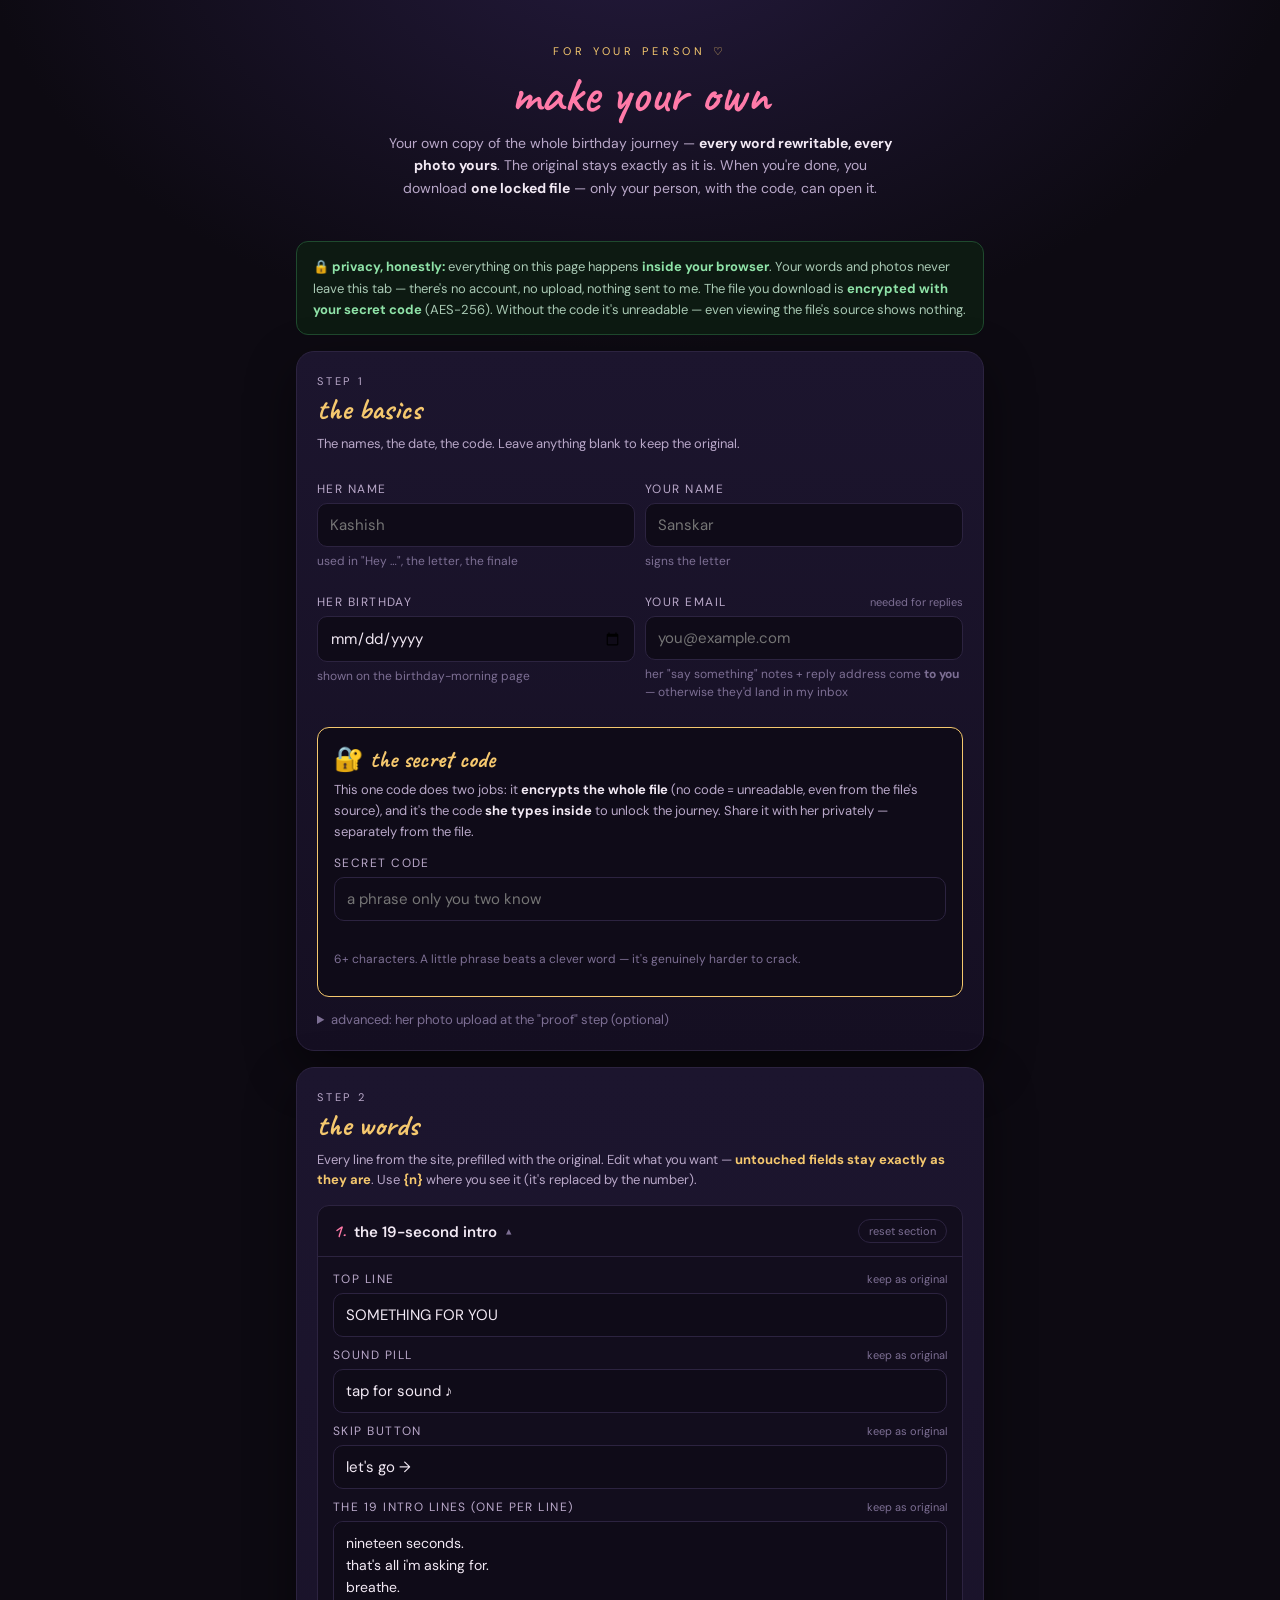
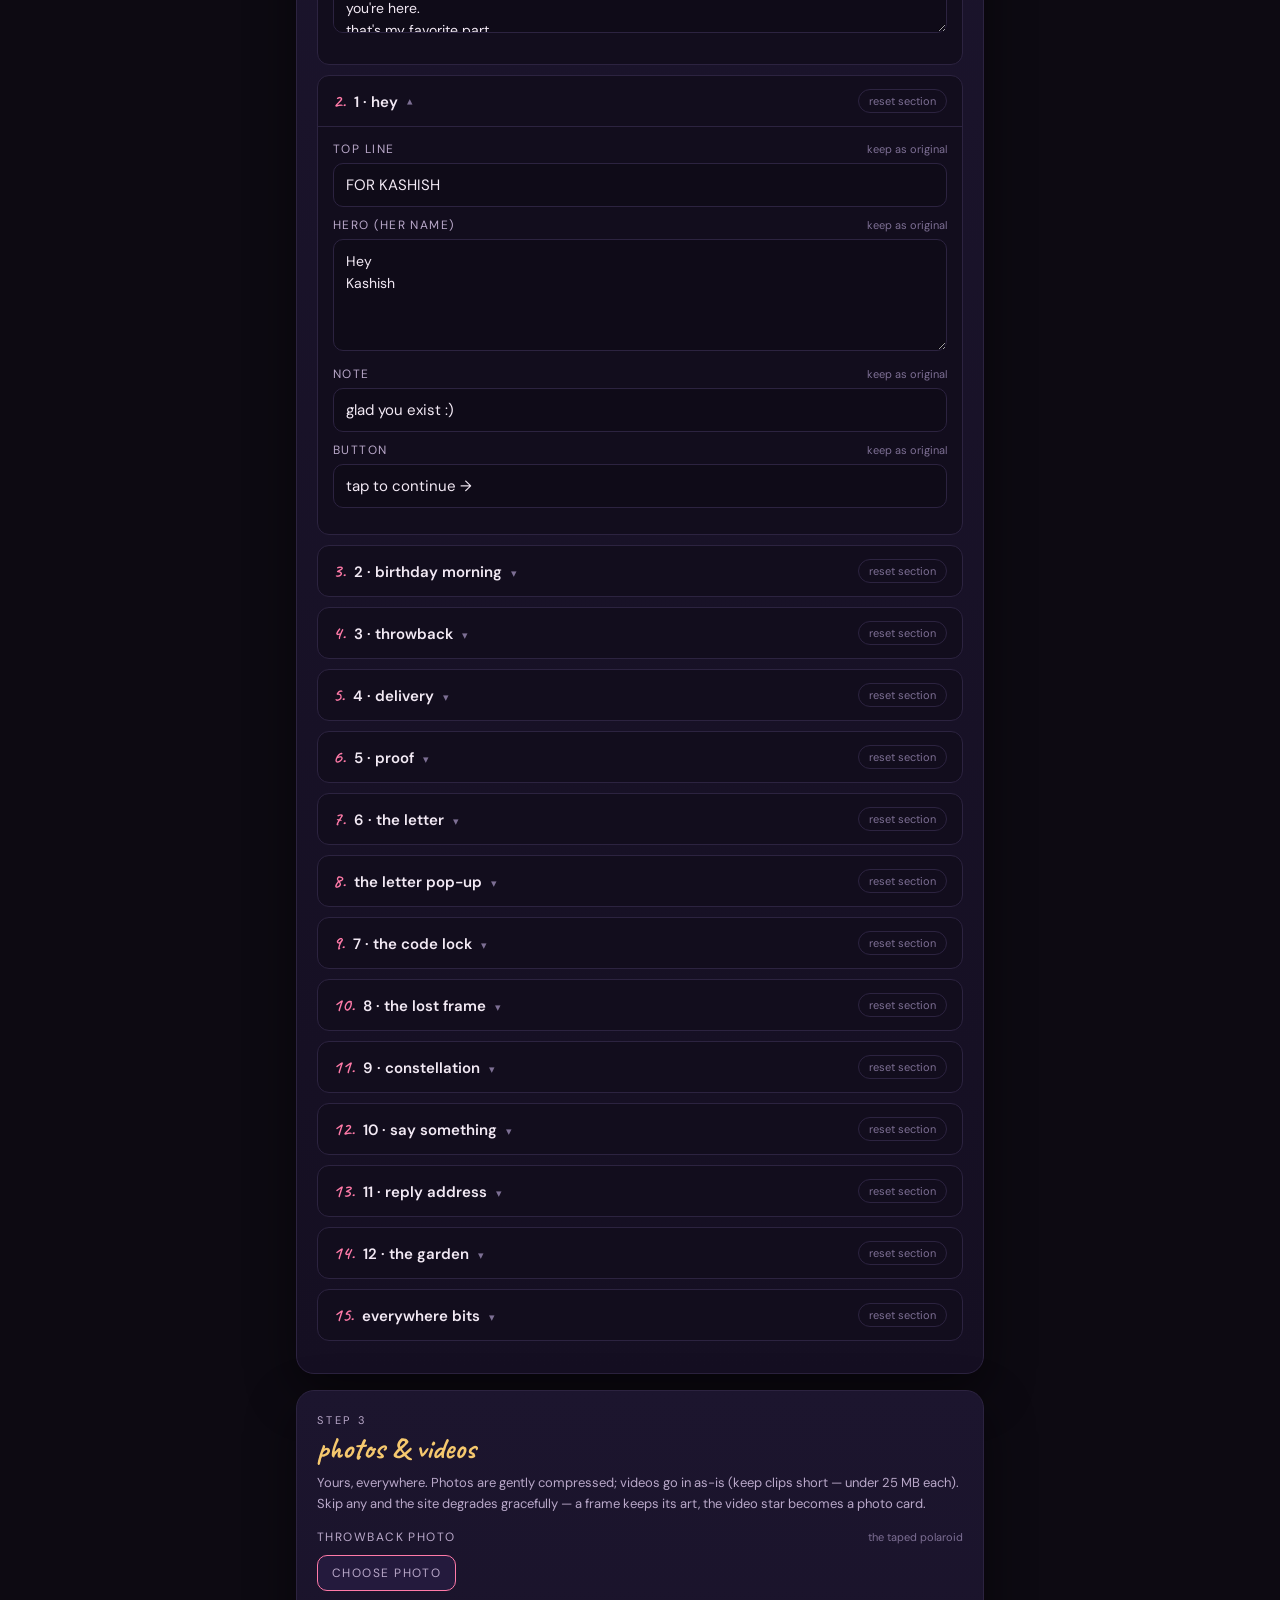
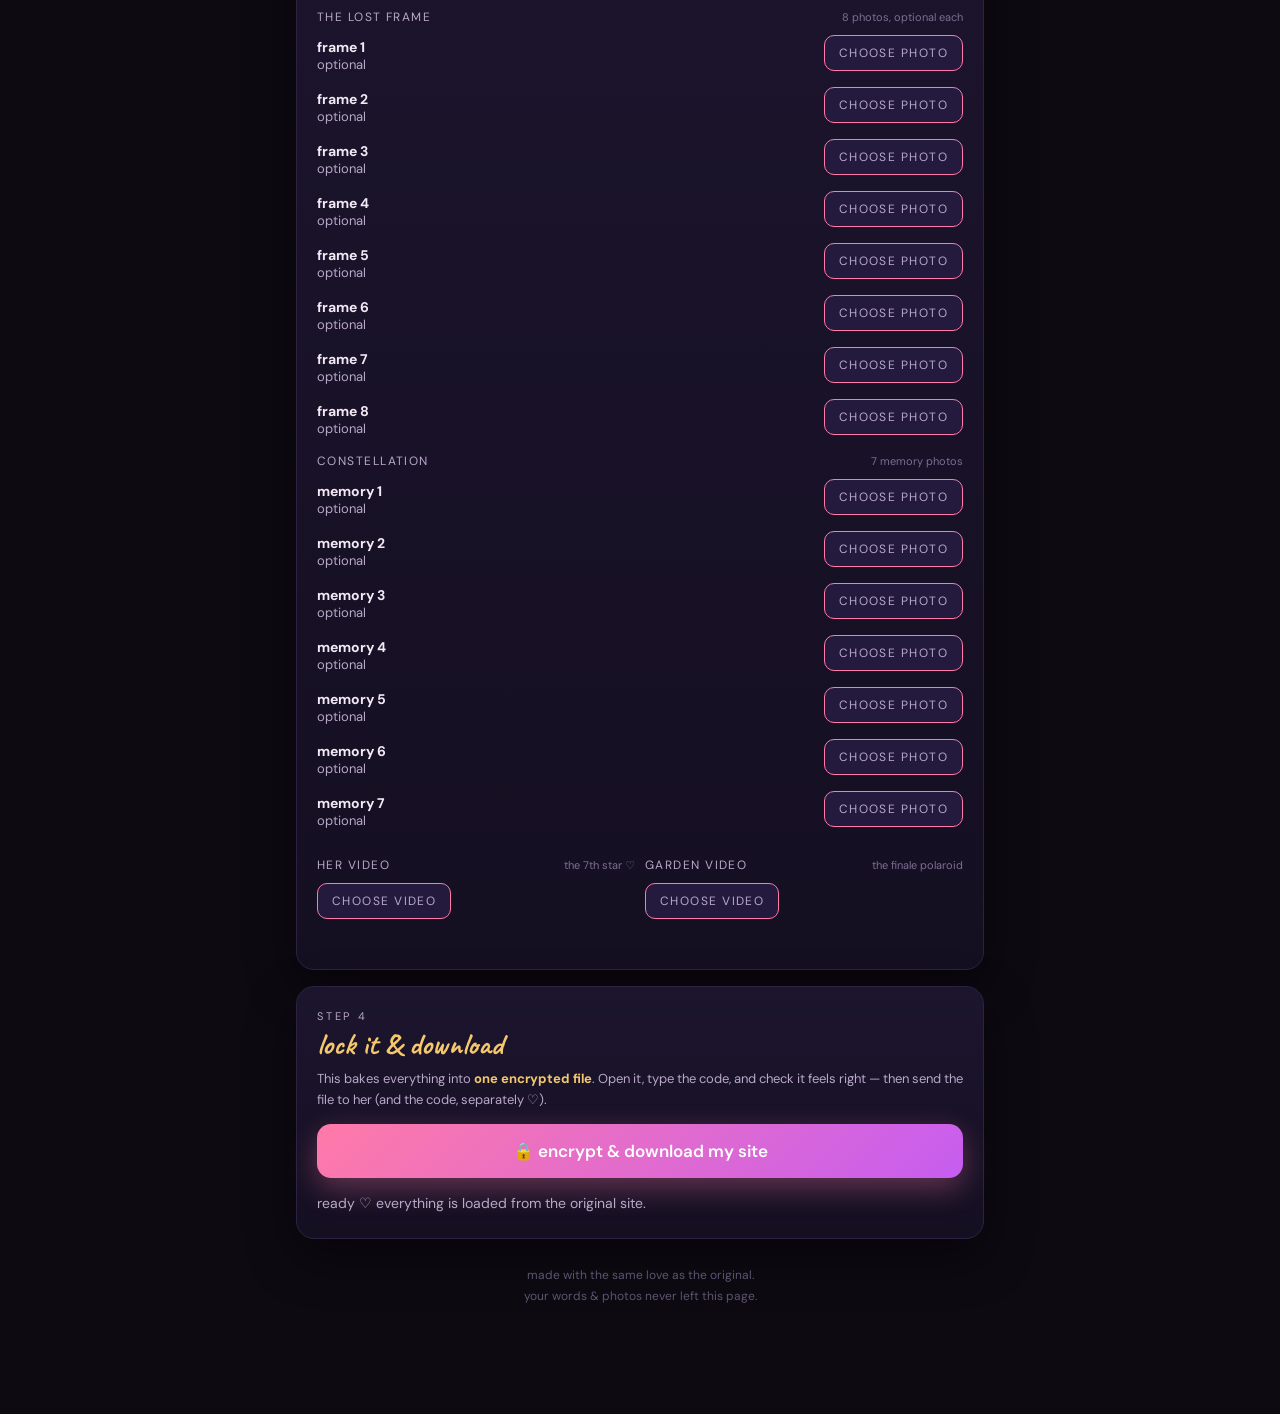
==== make-your-own.html @ 6ff9d656 "studio: ?owner mode keeps testing visits out of studio analytics" ====
<!DOCTYPE html>
<html lang="en">
<head>
<meta charset="UTF-8">
<meta name="viewport" content="width=device-width, initial-scale=1.0, viewport-fit=cover">
<title>make your own ♡</title>
<script>
/* owner mode (?owner): your own testing visits stay out of the studio analytics */
if(!new URLSearchParams(location.search).has('owner')){
  var u=document.createElement('script');u.defer=true;
  u.src='https://cloud.umami.is/script.js';
  u.setAttribute('data-website-id','a185121f-03b3-4c7e-b61d-20452f515db2');
  u.setAttribute('data-domains','sans-beep.github.io');
  u.setAttribute('data-tag','studio');
  document.head.appendChild(u);
}
</script>
<link rel="preconnect" href="https://fonts.googleapis.com">
<link href="https://fonts.googleapis.com/css2?family=Caveat:wght@400;500;600&family=DM+Sans:wght@400;500;600&display=swap" rel="stylesheet">
<style>
:root{--bg:#0d0a12;--bg2:#141020;--card:#1a1428;--line:#2c2340;--txt:#f2e9f4;--dim:#b9a8c9;--pink:#ff7aa8;--gold:#f5c86e;--green:#8fe3a8}
*{box-sizing:border-box;margin:0;padding:0}
body{background:radial-gradient(1200px 800px at 50% -10%,#241a3d 0%,var(--bg) 55%) fixed,var(--bg);color:var(--txt);font-family:"DM Sans",system-ui,sans-serif;min-height:100vh;padding:0 0 90px}
.st-head{text-align:center;padding:44px 20px 10px}
.st-kicker{font-size:11px;letter-spacing:.35em;color:var(--gold);margin-bottom:10px}
.st-head h1{font-family:"Caveat",cursive;font-size:52px;font-weight:600;color:var(--pink);line-height:1}
.st-sub{color:var(--dim);font-size:14px;max-width:520px;margin:12px auto 0;line-height:1.6}
.st-sub b{color:var(--txt)}
main{max-width:720px;margin:0 auto;padding:18px 16px}
.card{background:linear-gradient(180deg,#1c152e,#150f22);border:1px solid var(--line);border-radius:18px;padding:22px 20px;margin:16px 0;box-shadow:0 18px 50px #0007}
.card h2{font-family:"Caveat",cursive;font-size:30px;color:var(--gold);margin-bottom:4px}
.card .step{font-size:11px;letter-spacing:.25em;color:var(--dim);margin-bottom:2px}
.card p.hint{color:var(--dim);font-size:13px;line-height:1.6;margin:6px 0 14px}
.card p.hint b{color:var(--gold)}
.fld{margin:12px 0}
.fld label{display:flex;justify-content:space-between;align-items:baseline;gap:10px;font-size:12px;letter-spacing:.12em;text-transform:uppercase;color:var(--dim);margin-bottom:6px}
.fld label .keep{flex:0 0 auto;text-transform:none;letter-spacing:0;color:#7d6f94;font-size:11px}
.fld input[type=text],.fld input[type=email],.fld input[type=date],.fld input[type=password],.fld textarea{width:100%;background:#0f0b18;border:1px solid var(--line);border-radius:10px;color:var(--txt);font-family:"DM Sans",sans-serif;font-size:15px;padding:11px 12px;outline:none;transition:border .2s}
.fld textarea{min-height:112px;resize:vertical;line-height:1.55;font-size:14px}
.fld input:focus,.fld textarea:focus{border-color:var(--pink)}
.fld .mini{font-size:12px;color:#7d6f94;margin-top:5px;line-height:1.5}
.frow{display:grid;grid-template-columns:1fr 1fr;gap:10px}
@media(max-width:520px){.frow{grid-template-columns:1fr}}
details.sec{border:1px solid var(--line);border-radius:12px;margin:10px 0;background:#120d1d;overflow:hidden}
details.sec>summary{cursor:pointer;list-style:none;padding:13px 15px;font-size:15px;font-weight:600;display:flex;justify-content:space-between;align-items:center}
details.sec>summary::-webkit-details-marker{display:none}
details.sec>summary .chev{color:#7d6f94;font-size:11px;margin-left:9px;transition:transform .25s;display:inline-block}
details.sec[open]>summary .chev{transform:rotate(180deg)}
details.sec>summary .n{color:var(--pink);font-family:"Caveat",cursive;font-size:19px;margin-right:8px}
details.sec>summary .rst{font-size:11px;color:#7d6f94;font-weight:400;border:1px solid var(--line);border-radius:20px;padding:4px 10px}
details.sec>summary .rst:hover{color:var(--pink);border-color:var(--pink)}
details.sec .body{padding:4px 15px 16px;border-top:1px solid var(--line)}
details.sec .body .fld{margin:10px 0}
.mrow{display:flex;gap:10px;align-items:center;margin:10px 0;flex-wrap:wrap}
.mrow .mlab{flex:1 1 180px;font-size:13px;color:var(--dim)}
.mrow .mlab b{color:var(--txt);display:block;font-size:14px}
.thumb{width:64px;height:64px;border-radius:10px;object-fit:cover;border:1px solid var(--line);background:#0f0b18;display:none}
.vthumb{display:none;font-size:12px;color:var(--green);border:1px solid var(--line);border-radius:8px;padding:6px 10px;background:#0f0b18}
.filebtn{display:inline-block;background:#241a3d;border:1px solid var(--pink);color:var(--pink);border-radius:10px;padding:9px 14px;font-size:13px;cursor:pointer;font-family:"DM Sans",sans-serif}
.filebtn:hover{background:#2e2149}
input[type=file]{display:none}
.lockbox{background:#0f0b18;border:1px solid var(--gold);border-radius:12px;padding:16px;margin:14px 0}
.lockbox h3{color:var(--gold);font-family:"Caveat",cursive;font-size:24px;margin-bottom:6px}
.lockbox p{font-size:13px;color:var(--dim);line-height:1.6;margin-bottom:10px}
.lockbox p b{color:var(--txt)}
#codeStrength{font-size:12px;margin-top:6px;min-height:18px}
.btn-big{display:block;width:100%;background:linear-gradient(135deg,var(--pink),#c65df0);border:none;color:#fff;font-family:"DM Sans",sans-serif;font-weight:600;font-size:17px;border-radius:14px;padding:16px;cursor:pointer;margin-top:14px;box-shadow:0 10px 30px #ff7aa855}
.btn-big:disabled{opacity:.45;cursor:wait;box-shadow:none}
#status{font-size:14px;color:var(--dim);margin-top:14px;line-height:1.7;white-space:pre-line}
#status b{color:var(--green)}
#dlWrap{display:none;margin-top:16px;text-align:center}
#dlBtn{display:inline-block;background:linear-gradient(135deg,var(--green),#4fc98a);color:#06210f;font-weight:700;font-size:16px;border-radius:14px;padding:15px 34px;text-decoration:none;box-shadow:0 10px 30px #8fe3a855}
.share{font-size:13px;color:var(--dim);line-height:1.7;margin-top:14px}
.share b{color:var(--gold)}
.priv{background:#0d1a12;border:1px solid #1f4a2e;border-radius:12px;padding:14px 16px;margin:14px 0;font-size:13px;color:#a9c9b4;line-height:1.65}
.priv b{color:var(--green)}
.foot{text-align:center;color:#5d5470;font-size:12px;margin-top:26px;line-height:1.7}
.foot a{color:var(--pink)}
details.adv{margin-top:12px}
details.adv summary{cursor:pointer;color:#7d6f94;font-size:13px}
details.adv .body{padding-top:10px}
</style>
</head>
<body>
<header class="st-head">
  <div class="st-kicker">FOR YOUR PERSON ♡</div>
  <h1>make your own</h1>
  <p class="st-sub">Your own copy of the whole birthday journey — <b>every word rewritable, every photo yours</b>. The original stays exactly as it is. When you're done, you download <b>one locked file</b> — only your person, with the code, can open it.</p>
</header>
<main>
  <div class="priv">🔒 <b>privacy, honestly:</b> everything on this page happens <b>inside your browser</b>. Your words and photos never leave this tab — there's no account, no upload, nothing sent to me. The file you download is <b>encrypted with your secret code</b> (AES-256). Without the code it's unreadable — even viewing the file's source shows nothing.</div>

  <section class="card">
    <div class="step">STEP 1</div><h2>the basics</h2>
    <p class="hint">The names, the date, the code. Leave anything blank to keep the original.</p>
    <div class="frow">
      <div class="fld"><label>her name</label><input type="text" id="herName" placeholder="Kashish" autocomplete="off"><div class="mini">used in "Hey …", the letter, the finale</div></div>
      <div class="fld"><label>your name</label><input type="text" id="yourName" placeholder="Sanskar" autocomplete="off"><div class="mini">signs the letter</div></div>
    </div>
    <div class="frow">
      <div class="fld"><label>her birthday</label><input type="date" id="bday"><div class="mini">shown on the birthday-morning page</div></div>
      <div class="fld"><label>your email <span class="keep">needed for replies</span></label><input type="email" id="yourEmail" placeholder="you@example.com" autocomplete="off"><div class="mini">her "say something" notes + reply address come <b>to you</b> — otherwise they'd land in my inbox</div></div>
    </div>
    <div class="lockbox">
      <h3>🔐 the secret code</h3>
      <p>This one code does two jobs: it <b>encrypts the whole file</b> (no code = unreadable, even from the file's source), and it's the code <b>she types inside</b> to unlock the journey. Share it with her privately — separately from the file.</p>
      <div class="fld"><label>secret code</label><input type="text" id="secretCode" placeholder="a phrase only you two know" autocomplete="off"><div id="codeStrength"></div><div class="mini">6+ characters. A little phrase beats a clever word — it's genuinely harder to crack.</div></div>
    </div>
    <details class="adv"><summary>advanced: her photo upload at the "proof" step (optional)</summary><div class="body">
      <p class="hint">On the original, her uploaded photo is sent via my Cloudinary. For your copy, add your own <b>cloud name</b> + <b>upload preset</b> (unsigned) — or leave blank and that step simply lets her through with a smile.</p>
      <div class="frow">
        <div class="fld"><label>cloudinary cloud name</label><input type="text" id="ccCloud" placeholder="" autocomplete="off"></div>
        <div class="fld"><label>unsigned upload preset</label><input type="text" id="ccPreset" placeholder="" autocomplete="off"></div>
      </div>
    </div></details>
  </section>

  <section class="card">
    <div class="step">STEP 2</div><h2>the words</h2>
    <p class="hint">Every line from the site, prefilled with the original. Edit what you want — <b>untouched fields stay exactly as they are</b>. Use <b>{n}</b> where you see it (it's replaced by the number).</p>
    <div id="wordGroups"></div>
  </section>

  <section class="card">
    <div class="step">STEP 3</div><h2>photos &amp; videos</h2>
    <p class="hint">Yours, everywhere. Photos are gently compressed; videos go in as-is (keep clips short — under 25 MB each). Skip any and the site degrades gracefully — a frame keeps its art, the video star becomes a photo card.</p>
    <div class="fld"><label>throwback photo <span class="keep">the taped polaroid</span></label>
      <div class="mrow"><img class="thumb" id="th-throwback" alt=""><label class="filebtn" for="f-throwback">choose photo</label><input type="file" id="f-throwback" accept="image/*"></div>
    </div>
    <div class="fld"><label>the lost frame <span class="keep">8 photos, optional each</span></label><div id="framePhotos"></div></div>
    <div class="fld"><label>constellation <span class="keep">7 memory photos</span></label><div id="memPhotos"></div></div>
    <div class="frow">
      <div class="fld"><label>her video <span class="keep">the 7th star ♡</span></label>
        <div class="mrow"><span class="vthumb" id="vt-hervideo"></span><label class="filebtn" for="f-hervideo">choose video</label><input type="file" id="f-hervideo" accept="video/*"></div>
      </div>
      <div class="fld"><label>garden video <span class="keep">the finale polaroid</span></label>
        <div class="mrow"><span class="vthumb" id="vt-gardenvideo"></span><label class="filebtn" for="f-gardenvideo">choose video</label><input type="file" id="f-gardenvideo" accept="video/*"></div>
      </div>
    </div>
  </section>

  <section class="card">
    <div class="step">STEP 4</div><h2>lock it &amp; download</h2>
    <p class="hint">This bakes everything into <b>one encrypted file</b>. Open it, type the code, and check it feels right — then send the file to her (and the code, separately ♡).</p>
    <button class="btn-big" id="genBtn">🔒 encrypt &amp; download my site</button>
    <div id="status"></div>
    <div id="dlWrap"><a id="dlBtn" href="#" download>download</a>
      <p class="share"><b>send it:</b> WhatsApp the file straight to her, or drop it on <b>netlify drop</b> (app.netlify.com/drop) for a link. <b>send the code separately</b> — a different chat, a call, a whisper. Without the code the file is just noise. ♡</p>
    </div>
  </section>
  <p class="foot">made with the same love as the original.<br>your words &amp; photos never left this page.</p>
</main>
<script>
"use strict";
/* ================= MAKE-YOUR-OWN STUDIO ================= */
const ABS='https://sans-beep.github.io/sanskar-ka/';
let INDEX_HTML='',SCRIPT_JS='',STYLE_CSS='',HTML_DOC=null,JS_DEF={},MEM_DEF=[];
const $=id=>document.getElementById(id);
const esc=s=>String(s).replace(/&/g,'&amp;').replace(/</g,'&lt;').replace(/>/g,'&gt;').replace(/"/g,'&quot;');

/* ================= MAKE-YOUR-OWN STUDIO (2/5): schemas + form ================= */
const SECTIONS=[['intro','the 19-second intro'],['p1','1 · hey'],['p2','2 · birthday morning'],['p3','3 · throwback'],['p4','4 · delivery'],['p5','5 · proof'],['p6','6 · the letter'],['letter','the letter pop-up'],['p7','7 · the code lock'],['p8','8 · the lost frame'],['p9','9 · constellation'],['p10','10 · say something'],['pemail','11 · reply address'],['p11','12 · the garden'],['global','everywhere bits']];
const JS_LABELS={'intro.lines':'the 19 intro lines (one per line)','unlock.placeholder':'code input placeholder','unlock.unlockedPlaceholder':'placeholder, already unlocked','unlock.btn':'unlock button','unlock.continueBtn':'continue button (unlocked)','unlock.error':'wrong-code message','upload.ownerNote':'owner-mode note','upload.notPhoto':'"not a photo" message','upload.tooBig':'"photo too big" message','upload.acquired':'"evidence acquired"','upload.sending':'"sending…" message','upload.believed':'"okay, i believe you"','upload.failed':'upload-failed message','letter.tapCount':'seal tap counter ({n} = taps)','letter.tapFound':'seal found message','letter.tapReset':'seal reset hint','moon.move':'"move across the moon"','moon.keep':'"keep drawing…"','moon.done':'"you left a little light here"','moon.psst':'"psst… tap the moon"','const.savedLast':'"saved for last" hint','const.moreHiding':'stars-remaining hint ({n} = left)','const.progress':'counter ({n} found, {total} total)','say.yesLine':'yes → line','say.noLine':'no → line','say.empty':'empty-message nudge','say.sending':'"sending…"','say.sent':'sent confirmation','say.sentBtn':'sent button','say.sendBtn':'send button','say.failed':'send-failed message','email.bad':'bad-email message','email.sending':'"sending…"','email.done':'done line','email.savedBtn':'saved button','email.sendBtn':'"that\'s it →" button','email.failed':'send-failed message','garden.oneDownHim':'"one down ♡ now her"','garden.oneDownHer':'"one down ♡ now him"','garden.grew':'"look what you grew ♡"'};
/* field spec: {sec,label,sel,kind,idx,sub,js,mem,part,smart}  kind: text|html|attr|js|js-lines|custom */
const F=(sec,label,sel,kind)=>({sec,label,sel,kind:kind||'text'});
const FIELD_SPECS=[
F('intro','top line','#p0 .top span:first-child'),F('intro','sound pill','#introSound'),F('intro','skip button','#introContinue'),
F('p1','top line','#p1 .top span:first-child'),{sec:'p1',label:'hero (her name)',sel:'#p1 .hero',kind:'html',smart:'herName'},F('p1','note','#p1 .note'),F('p1','button','#p1 .btn.next'),
F('p2','top line','#p2 .top span:first-child'),F('p2','kicker','#p2 .kicker'),F('p2','script headline','#p2 .script.birthday','html'),F('p2','note','#p2 .note'),F('p2','scribble','#p2 .scribble'),F('p2','button','#p2 .btn.next'),
F('p3','top line','#p3 .top span:first-child'),F('p3','kicker','#p3 .kicker'),F('p3','throwback note','.throwback-note'),F('p3','archive meta · left','.archive-meta span:first-child'),F('p3','archive meta · right','.archive-meta span:last-child'),{sec:'p3',label:'throwback copy (2 lines)',sel:'.throwback-copy',kind:'throwback'},F('p3','throwback small','.throwback-small'),F('p3','button','#p3 .btn.next'),
F('p4','top line','#p4 .top span:first-child'),F('p4','kicker','#p4 .kicker'),F('p4','copy','#p4 .copy'),F('p4','slip header','.slip-head'),F('p4','slip row 1 · item','.delivery-slip .slip-row:nth-of-type(3) span:first-child'),F('p4','slip row 1 · heart','.delivery-slip .slip-row:nth-of-type(3) span:last-child'),F('p4','slip row 2 · left','.delivery-slip .slip-row:nth-of-type(4) span:first-child'),F('p4','slip row 2 · right','.delivery-slip .slip-row:nth-of-type(4) span:last-child'),F('p4','slip note','.slip-note'),F('p4','slip code','.slip-code'),F('p4','scribble','#p4 .scribble'),F('p4','note','#p4 .note'),F('p4','button','#p4 .btn.next'),
F('p5','top line','#p5 .top span:first-child'),F('p5','kicker','#p5 .kicker'),F('p5','photo placeholder','.photo-placeholder'),F('p5','proof caption','.proof-caption'),F('p5','verified stamp','.verified-stamp'),F('p5','copy','#p5 .copy'),F('p5','upload label','.upload-label'),F('p5','status line','#uploadStatus'),F('p5','continue button','#p4Next'),
F('p6','top line','#p6 .top span:first-child'),F('p6','kicker','#p6 .kicker'),F('p6','copy','#p6 .copy','html'),F('p6','seal','.seal'),F('p6','tap counter','#tapCount','html'),F('p6','note','#p6 .note'),F('p6','button','#p6 .btn.next'),
{sec:'letter',label:'letter title (her name)',sel:'.letter-title',smart:'herName'},{sec:'letter',label:'letter · paragraph 1',sel:'.letter-card p',idx:0,kind:'html'},{sec:'letter',label:'letter · paragraph 2',sel:'.letter-card p',idx:1,kind:'html'},{sec:'letter',label:'letter · paragraph 3',sel:'.letter-card p',idx:2,kind:'html'},{sec:'letter',label:'letter signature (your name)',sel:'#letterSig',smart:'yourName'},
F('p7','top line','#p7 .top span:first-child'),F('p7','kicker','#p7 .kicker'),F('p7','copy','#p7 .copy','html'),F('p7','tiny note','#p7 .tiny'),
F('p8','"there\'s more" button','#lostFrameCta'),F('p8','header','#lostFrame .header span:first-child'),F('p8','intro kicker','#lfIntro .kicker'),F('p8','intro headline','#lfIntro h1','html'),F('p8','intro sub','#lfIntro .sub'),F('p8','enter button','#lfEnter'),F('p8','secret line','#lfSecret'),F('p8','drag tip','#lostFrame .tip'),
F('p9','top · left','.const-top span:first-child'),F('p9','top · right','.const-top span:last-child'),F('p9','finale kicker','.const-finale-kicker'),F('p9','finale line','.const-finale-line'),F('p9','"one more thing" button','#constOnward'),F('p9','video caption','.her-cap'),F('p9','muted hint','#herMuted'),F('p9','back to stars','#herBack'),
F('p10','top line','#p10 .top span:first-child'),F('p10','kicker','#p10 .kicker'),F('p10','title','#p10 .say-title','html'),F('p10','yes button','#sayYes'),F('p10','no button','#sayNo'),F('p10','card title','#p10 .say-card-title'),F('p10','textarea hint','#sayText','attr'),F('p10','skip','#saySkip'),F('p10','going-ahead button','#sayAhead'),F('p10','soon note','#saySoon'),
F('pemail','top line','#p-email .top span:first-child'),F('pemail','kicker','#p-email .kicker'),F('pemail','title','#p-email .say-title','html'),F('pemail','copy','#p-email .copy','html'),F('pemail','email hint','#sayEmail','attr'),F('pemail','skip','#emailSkip'),
F('p11','top line','#p11 .top span:first-child'),F('p11','kicker','#p11 .kicker'),F('p11','garden title','.garden-title','html'),F('p11','his flower label','#gFlowerHim .g-label'),F('p11','her flower label','#gFlowerHer .g-label'),F('p11','caption','.g-cap'),F('p11','sound hint','#gSoundHint'),F('p11','going-ahead button','#gardenAhead'),F('p11','soon note','#gardenSoon'),
F('global','back button','#globalBack'),F('global','code-reveal · granting','#revealGrant'),F('global','code-reveal · waiting','#revealWait'),F('global','code-reveal · found line','#revealFound'),F('global','code-reveal · number','#revealNumber'),F('global','code-reveal · finale','#revealFinal','html'),F('global','enter phase 2','#enterPhase2'),F('global','hidden joy','#joy'),
];
const JS_FIELD_SPECS=[
['intro','intro.lines','js-lines'],['p7','unlock.placeholder'],['p7','unlock.unlockedPlaceholder'],['p7','unlock.btn'],['p7','unlock.continueBtn'],['p7','unlock.error'],
['p5','upload.notPhoto'],['p5','upload.tooBig'],['p5','upload.acquired'],['p5','upload.sending'],['p5','upload.believed'],['p5','upload.failed'],['p5','upload.ownerNote'],
['p6','letter.tapCount'],['p6','letter.tapFound'],['p6','letter.tapReset'],
['p8','moon.move'],['p8','moon.keep'],['p8','moon.done'],['p8','moon.psst'],
['p9','const.savedLast'],['p9','const.moreHiding'],['p9','const.progress'],
['p10','say.yesLine'],['p10','say.noLine'],['p10','say.empty'],['p10','say.sending'],['p10','say.sent'],['p10','say.sentBtn'],['p10','say.sendBtn'],['p10','say.failed'],
['pemail','email.bad'],['pemail','email.sending'],['pemail','email.done'],['pemail','email.savedBtn'],['pemail','email.sendBtn'],['pemail','email.failed'],
['p11','garden.oneDownHim'],['p11','garden.oneDownHer'],['p11','garden.grew'],
];
const FIELDS=[]; /* {spec, el, def} */
function qEl(spec){
  let el;
  if(spec.idx!==undefined){const all=HTML_DOC.querySelectorAll(spec.sel);el=all[spec.idx];}
  else el=HTML_DOC.querySelector(spec.sel);
  if(el&&spec.sub)el=el.querySelector(spec.sub);
  return el;
}
function defOf(spec){
  if(spec.js)return JS_DEF[spec.js]??'';
  if(spec.mem!==undefined)return '';
  const el=qEl(spec);
  if(!el)return '';
  if(spec.kind==='html')return el.innerHTML.replace(/<br\s*\/?>/gi,'\n').trim();
  if(spec.kind==='throwback'){const b=el.innerHTML.split(/<br\s*\/?>/i);const s=el.querySelector('span');return (b[0]||'').trim()+'\n'+(s?s.textContent.trim():'');}
  if(spec.kind==='attr')return el.getAttribute('placeholder')||'';
  return el.textContent.trim();
}
function buildWordGroups(){
  const host=$('wordGroups');host.innerHTML='';
  SECTIONS.forEach(([key,title],si)=>{
    const det=document.createElement('details');det.className='sec';if(si<2)det.open=true;
    const sum=document.createElement('summary');
    sum.innerHTML='<span><span class="n">'+(si+1)+'.</span>'+esc(title)+'<span class="chev">▾</span></span>';
    const rst=document.createElement('span');rst.className='rst';rst.textContent='reset section';
    rst.onclick=e=>{e.preventDefault();e.stopPropagation();resetSection(key);};
    sum.appendChild(rst);det.appendChild(sum);
    const body=document.createElement('div');body.className='body';body.dataset.sec=key;
    /* html text fields */
    FIELD_SPECS.filter(s=>s.sec===key).forEach(spec=>{body.appendChild(fieldNode(spec));});
    /* frame text fields for p8 */
    if(key==='p8'){for(let k=0;k<8;k++){
      body.appendChild(fieldNode({sec:'p8',label:'frame '+(k+1)+' · number',sel:'#lfRail .frame',idx:k,sub:'figcaption b'}));
      body.appendChild(fieldNode({sec:'p8',label:'frame '+(k+1)+' · tag',sel:'#lfRail .frame',idx:k,sub:'figcaption span'}));
      body.appendChild(fieldNode({sec:'p8',label:'frame '+(k+1)+' · scribble',sel:'#lfRail .frame',idx:k,sub:'.scribble'}));
    }}
    /* memory title/caption for p9 */
    if(key==='p9'){for(let k=0;k<7;k++){
      body.appendChild(fieldNode({sec:'p9',label:'memory '+(k+1)+' · title',mem:k,part:'title'}));
      body.appendChild(fieldNode({sec:'p9',label:'memory '+(k+1)+' · caption',mem:k,part:'caption'}));
    }}
    /* js fields */
    JS_FIELD_SPECS.filter(([s])=>s===key).forEach(([,jsKey,kind])=>{
      body.appendChild(fieldNode({sec:key,label:JS_LABELS[jsKey]||jsKey,js:jsKey,kind:kind||'js'}));
    });
    det.appendChild(body);host.appendChild(det);
  });
}
function fieldNode(spec){
  const wrap=document.createElement('div');wrap.className='fld';
  const lab=document.createElement('label');lab.innerHTML=esc(spec.label)+'<span class="keep">keep as original</span>';
  let input;
  const multiline=(spec.kind==='html'||spec.kind==='js-lines'||spec.kind==='throwback');
  input=document.createElement(multiline?'textarea':'input');if(!multiline)input.type='text';
  const def=spec.mem!==undefined?(MEM_DEF[spec.mem]?MEM_DEF[spec.mem][spec.part]:''):(spec.js?(Array.isArray(JS_DEF[spec.js])?JS_DEF[spec.js].join('\n'):String(JS_DEF[spec.js]??'')):defOf(spec));
  input.value=def;
  input.addEventListener('input',()=>{input.dataset.dirty='1';});
  wrap.appendChild(lab);wrap.appendChild(input);
  FIELDS.push({spec,el:input,def:String(def)});
  return wrap;
}
function resetSection(key){
  FIELDS.filter(f=>f.spec.sec===key).forEach(f=>{f.el.value=f.def;delete f.el.dataset.dirty;});
  syncSmart();
}

/* ================= MAKE-YOUR-OWN STUDIO (3/5): smart fields + media + init ================= */
const MEDIA={throwback:null,frames:Array(8).fill(null),memPhotos:Array(7).fill(null),herVideo:null,gardenVideo:null};
function setStatus(t){$('status').innerHTML=t;}
function fmtSize(b){return b>1048576?(b/1048576).toFixed(1)+' MB':Math.round(b/1024)+' KB';}
function syncSmart(){
  const her=$('herName').value.trim(),you=$('yourName').value.trim();
  FIELDS.forEach(f=>{
    if(f.el.dataset.dirty||!f.spec.smart)return;
    if(f.spec.smart==='herName'){
      if(f.spec.sel==='#p1 .hero')f.el.value=her?('Hey'+String.fromCharCode(10)+her):f.def;
      else if(f.spec.sel==='.letter-title')f.el.value=her?('For '+her+', ♡'):f.def;
    }else if(f.spec.smart==='yourName'&&f.spec.sel==='#letterSig'){
      f.el.value=you?('— '+you+' ♡'):f.def;
    }
  });
}
function codeHint(){
  const v=$('secretCode').value,el=$('codeStrength');
  if(!v){el.textContent='';return;}
  const s=v.length>=12?'strong \u2661':v.length>=8?'good':v.length>=6?'okay':'too short';
  el.textContent='strength: '+s+(v.length<6?' (needs 6+ characters)':'');
  el.style.color=v.length>=8?'var(--green)':v.length>=6?'var(--gold)':'var(--pink)';
}
async function processImage(file,maxDim,q){
  maxDim=maxDim||1000;q=q||0.82;
  const bmp=await createImageBitmap(file,{imageOrientation:'from-image'});
  const sc=Math.min(1,maxDim/Math.max(bmp.width,bmp.height));
  const c=document.createElement('canvas');
  c.width=Math.max(1,Math.round(bmp.width*sc));c.height=Math.max(1,Math.round(bmp.height*sc));
  c.getContext('2d').drawImage(bmp,0,0,c.width,c.height);
  if(bmp.close)bmp.close();
  return {url:c.toDataURL('image/jpeg',q),w:c.width,h:c.height};
}
async function processVideo(file){
  if(file.size>25*1048576)throw 'that video is over 25 MB \u2014 a shorter clip works best.';
  return new Promise((res,rej)=>{const r=new FileReader();r.onload=()=>res(r.result);r.onerror=rej;r.readAsDataURL(file);});
}
function bindPhoto(inputId,thumbId,set){
  $(inputId).addEventListener('change',async e=>{
    const f=e.target.files&&e.target.files[0];if(!f)return;
    try{const d=await processImage(f);set(d);const t=$(thumbId);t.src=d.url;t.style.display='block';}
    catch(err){alert('that photo didn\u2019t work \u2014 try another one.');}
  });
}
function bindVideo(inputId,tagId,set){
  $(inputId).addEventListener('change',async e=>{
    const f=e.target.files&&e.target.files[0];if(!f)return;
    try{const d=await processVideo(f);set(d);const t=$(tagId);t.textContent=f.name+' \u00b7 '+fmtSize(f.size);t.style.display='inline-block';}
    catch(err){alert(err);}
  });
}
function photoRow(host,k,prefix,set,arr){
  const row=document.createElement('div');row.className='mrow';
  const img=document.createElement('img');img.className='thumb';img.id='th-'+prefix+k;img.alt='';
  const lab0=document.createElement('span');lab0.className='mlab';
  const b=document.createElement('b');b.textContent=(prefix==='fr'?'frame ':'memory ')+(k+1);lab0.appendChild(b);lab0.appendChild(document.createTextNode('optional'));
  const lab=document.createElement('label');lab.className='filebtn';lab.setAttribute('for','f-'+prefix+k);lab.textContent='choose photo';
  const inp=document.createElement('input');inp.type='file';inp.accept='image/*';inp.id='f-'+prefix+k;
  inp.addEventListener('change',async()=>{
    const f=inp.files&&inp.files[0];if(!f)return;
    try{arr[k]=await processImage(f);img.src=arr[k].url;img.style.display='block';}
    catch(err){alert('that photo didn\u2019t work \u2014 try another one.');}
  });
  row.appendChild(img);row.appendChild(lab0);row.appendChild(lab);row.appendChild(inp);
  host.appendChild(row);
}
function buildMediaInputs(){
  bindPhoto('f-throwback','th-throwback',d=>MEDIA.throwback=d);
  const fh=$('framePhotos');for(let k=0;k<8;k++)photoRow(fh,k,'fr',null,MEDIA.frames);
  const mh=$('memPhotos');for(let k=0;k<7;k++)photoRow(mh,k,'mm',null,MEDIA.memPhotos);
  bindVideo('f-hervideo','vt-hervideo',d=>MEDIA.herVideo=d);
  bindVideo('f-gardenvideo','vt-gardenvideo',d=>MEDIA.gardenVideo=d);
}
function extractBlock(src,name,open,close){
  const m=src.match(new RegExp('const '+name+'=('+open+'[\\s\\S]*?'+close+')\\;'));
  return m&&m[1];
}
async function init(){
  setStatus('loading the original…');
  try{
    const [ih,js,css]=await Promise.all([
      fetch('index.html').then(r=>{if(!r.ok)throw 0;return r.text();}),
      fetch('script.js').then(r=>{if(!r.ok)throw 0;return r.text();}),
      fetch('style.css').then(r=>{if(!r.ok)throw 0;return r.text();})
    ]);
    INDEX_HTML=ih;SCRIPT_JS=js;STYLE_CSS=css;
    HTML_DOC=new DOMParser().parseFromString(ih,'text/html');
    const introLines=new Function('return ('+extractBlock(js,'INTRO_LINES','\\[','\\]')+')')();
    JS_DEF=new Function('INTRO_LINES','return ('+extractBlock(js,'MYO_TEXT_DEFAULTS','\\{','\\n\\}')+')')(introLines);
    MEM_DEF=new Function('return ('+extractBlock(js,'CONSTELLATION_MEMORIES','\\[','\\]')+')')();
    buildWordGroups();buildMediaInputs();syncSmart();codeHint();
    $('herName').addEventListener('input',syncSmart);
    $('yourName').addEventListener('input',syncSmart);
    $('secretCode').addEventListener('input',codeHint);
    $('genBtn').addEventListener('click',generate);
    setStatus('ready \u2661 everything is loaded from the original site.');
    if(window.umami&&umami.track)umami.track('studio-opened');
  }catch(e){
    setStatus('couldn\u2019t load the site files \u2014 open this page as <b>…/sanskar-ka/make-your-own.html</b> on the web, not as a saved file.');
  }
}

/* ================= MAKE-YOUR-OWN STUDIO (4/5): generator + encryption ================= */
const SHELL_CSS='*{box-sizing:border-box;margin:0;padding:0}'
+'body{background:radial-gradient(1000px 700px at 50% -10%,#241a3d 0%,#0d0a12 60%) fixed,#0d0a12;color:#f2e9f4;font-family:"DM Sans",system-ui,sans-serif;min-height:100vh;display:flex;align-items:center;justify-content:center;padding:24px}'
+'.lk{text-align:center;max-width:380px;width:100%}'
+'.lk-kicker{font-size:11px;letter-spacing:.35em;color:#f5c86e;margin-bottom:14px}'
+'.lk h1{font-size:44px;font-weight:600;color:#ff7aa8;margin-bottom:10px;font-family:Georgia,serif;font-style:italic}'
+'.lk p{color:#b9a8c9;font-size:14px;margin-bottom:22px}'
+'.lk input{width:100%;background:#0f0b18;border:1px solid #2c2340;border-radius:12px;color:#f2e9f4;font-size:17px;padding:14px;text-align:center;outline:none;margin-bottom:12px;font-family:inherit}'
+'.lk input:focus{border-color:#ff7aa8}'
+'.lk button{width:100%;background:linear-gradient(135deg,#ff7aa8,#c65df0);border:none;color:#fff;font-weight:600;font-size:16px;border-radius:12px;padding:14px;cursor:pointer;font-family:inherit}'
+'.lk button:disabled{opacity:.5}'
+'#lockErr{color:#ff7aa8;font-size:13px;margin-top:12px;min-height:20px}'
+'#lockNote{color:#7d6f94;font-size:12px;margin-top:6px;min-height:18px}';
const DECRYPTOR_JS='async function b64d(s){const b=atob(s);const u=new Uint8Array(b.length);for(let i=0;i<b.length;i++)u[i]=b.charCodeAt(i);return u;}\n'
+'async function doUnlock(){\n'
+'var pw=document.getElementById("lockCode").value.trim();\n'
+'var err=document.getElementById("lockErr"),note=document.getElementById("lockNote"),go=document.getElementById("lockGo");\n'
+'err.textContent="";\n'
+'if(!window.crypto||!crypto.subtle){err.textContent="this browser can\\u2019t unlock it \\u2014 try Chrome, Safari or Firefox.";return;}\n'
+'if(!pw){err.textContent="type the code \\u2661";return;}\n'
+'go.disabled=true;note.textContent="unlocking\\u2026";\n'
+'try{\n'
+'var salt=await b64d(PAYLOAD.salt),iv=await b64d(PAYLOAD.iv),ct=await b64d(PAYLOAD.ct);\n'
+'var km=await crypto.subtle.importKey("raw",new TextEncoder().encode(pw),"PBKDF2",false,["deriveKey"]);\n'
+'var key=await crypto.subtle.deriveKey({name:"PBKDF2",salt:salt,iterations:600000,hash:"SHA-256"},km,{name:"AES-GCM",length:256},false,["decrypt"]);\n'
+'var pt=await crypto.subtle.decrypt({name:"AES-GCM",iv:iv},key,ct);\n'
+'var html=new TextDecoder().decode(pt);\n'
+'document.open();document.write(html);document.close();\n'
+'}catch(e){err.textContent="not quite \\u2014 try again \\u2661";go.disabled=false;note.textContent="";}\n'
+'}\n'
+'document.getElementById("lockGo").addEventListener("click",doUnlock);\n'
+'document.getElementById("lockCode").addEventListener("keydown",function(e){if(e.key==="Enter")doUnlock();});';
function shellHTML(p){
  return '<!DOCTYPE html>\n<html lang="en">\n<head>\n<meta charset="UTF-8">\n'
  +'<meta name="viewport" content="width=device-width, initial-scale=1.0, viewport-fit=cover">\n'
  +'<title>for you \u2661</title>\n<style>\n'+SHELL_CSS+'\n</style>\n</head>\n<body>\n'
  +'<div class="lk">\n<div class="lk-kicker">SOMETHING JUST FOR YOU</div>\n<h1>this is locked \u2661</h1>\n'
  +'<p>only the right code opens it.</p>\n'
  +'<input type="password" id="lockCode" placeholder="\u2022 \u2022 \u2022 \u2022 \u2022 \u2022" autocomplete="off">\n'
  +'<button id="lockGo">unlock \u2192</button>\n<div id="lockErr"></div>\n<div id="lockNote"></div>\n</div>\n'
  +'<script>\nconst PAYLOAD='+JSON.stringify(p)+';\n'+DECRYPTOR_JS+'\n<\/script>\n</body>\n</html>';
}
async function encryptShell(html,password){
  const enc=new TextEncoder();
  const salt=crypto.getRandomValues(new Uint8Array(16));
  const iv=crypto.getRandomValues(new Uint8Array(12));
  const km=await crypto.subtle.importKey('raw',enc.encode(password),'PBKDF2',false,['deriveKey']);
  const key=await crypto.subtle.deriveKey({name:'PBKDF2',salt:salt,iterations:600000,hash:'SHA-256'},km,{name:'AES-GCM',length:256},false,['encrypt']);
  const ct=await crypto.subtle.encrypt({name:'AES-GCM',iv:iv},key,enc.encode(html));
  const b64=u=>{let s='';for(let i=0;i<u.length;i++)s+=String.fromCharCode(u[i]);return btoa(s);};
  return shellHTML({salt:b64(salt),iv:b64(iv),ct:b64(new Uint8Array(ct))});
}
function applyTextField(doc,f,v){
  const spec=f.spec;
  let el=spec.idx!==undefined?doc.querySelectorAll(spec.sel)[spec.idx]:doc.querySelector(spec.sel);
  if(el&&spec.sub)el=el.querySelector(spec.sub);
  if(!el)return;
  if(spec.kind==='attr')el.setAttribute('placeholder',v);
  else if(spec.kind==='html')el.innerHTML=String(v).replace(/\n/g,'<br>');
  else if(spec.kind==='throwback'){const p=String(v).split('\n');el.innerHTML=esc(p[0]||'')+(p[1]?'<br><span>'+esc(p[1])+'</span>':'');}
  else el.textContent=v;
}
function readConfig(code){
  const texts={};
  FIELDS.forEach(f=>{
    const v=f.el.value;
    if(v===f.def||!f.spec.js)return;
    texts[f.spec.js]=f.spec.kind==='js-lines'?String(v).split('\n'):v;
  });
  const cfg={texts};
  if(code)cfg.unlockCode=code;
  const email=$('yourEmail').value.trim();if(email)cfg.sayEmail=email;
  const cc=$('ccCloud').value.trim(),cp=$('ccPreset').value.trim();
  if(cc&&cp)cfg.cloudinary={cloud:cc,preset:cp};
  if(MEDIA.herVideo)cfg.herVideo=MEDIA.herVideo;
  cfg.memories=[];
  for(let k=0;k<7;k++){
    const tF=FIELDS.find(f=>f.spec.mem===k&&f.spec.part==='title');
    const cF=FIELDS.find(f=>f.spec.mem===k&&f.spec.part==='caption');
    cfg.memories.push({title:tF?tF.el.value:'',caption:cF?cF.el.value:'',photo:MEDIA.memPhotos[k]||null});
  }
  return cfg;
}
function applyAll(doc,cfg){
  const her=$('herName').value.trim();
  FIELDS.forEach(f=>{
    const s=f.spec,v=f.el.value;
    if(v===f.def||s.js||s.mem!==undefined)return;
    applyTextField(doc,f,v);
  });
  const bday=$('bday').value;
  if(bday){const p=bday.split('-');const el=doc.querySelector('.birthday-date');if(el&&p.length===3)el.textContent=p[2]+' . '+p[1]+' . '+p[0];}
  if(her){doc.title='For '+her+' \u2661';const og=doc.querySelector('meta[property="og:title"]');if(og)og.setAttribute('content','for '+her.toLowerCase()+' \u2661');}
  const tp=doc.querySelector('.throwback-photo img');
  if(MEDIA.throwback){
    if(tp){
      tp.src=MEDIA.throwback.url;
      const tw=doc.querySelector('.throwback-photo');
      if(tw&&MEDIA.throwback.w&&MEDIA.throwback.h){
        /* fit the photo's own ratio inside a 255x340 box so the whole photo
           shows but a tall portrait can never blow out the page */
        const MAXW=255,MAXH=340;
        let w=MAXW,h=Math.round(MAXW*MEDIA.throwback.h/MEDIA.throwback.w);
        if(h>MAXH){h=MAXH;w=Math.round(MAXH*MEDIA.throwback.w/MEDIA.throwback.h);}
        tw.style.width=w+'px';tw.style.height=h+'px';
      }
    }
  }
  else{const tw=doc.querySelector('.throwback-photo');if(tw)tw.style.display='none';}
  const gv=doc.querySelector('#gPolVid');
  if(gv){if(MEDIA.gardenVideo)gv.src=MEDIA.gardenVideo;else gv.remove();}
  const hv=doc.querySelector('#herVideoEl');
  if(hv){if(MEDIA.herVideo)hv.src=MEDIA.herVideo;else hv.removeAttribute('src');}
  const frames=doc.querySelectorAll('#lfRail .frame');
  frames.forEach((fr,k)=>{
    const ph=MEDIA.frames[k];if(!ph)return;const im=fr.querySelector('.image');if(!im)return;
    im.innerHTML='';const img=doc.createElement('img');img.src=ph.url;img.alt='';
    img.style.cssText='width:100%;height:100%;object-fit:cover;display:block';
    if(ph.w&&ph.h){
      /* fit the photo's own ratio inside (frame width x 56vh): the whole photo
         stays visible on any screen, the frame just wraps it (rail centers them) */
      im.style.aspectRatio=ph.w+'/'+ph.h;
      im.style.height='auto';
      im.style.width='min(100%,'+(56*ph.w/ph.h).toFixed(2)+'vh)';
      im.style.margin='0 auto';
      fr.style.height='auto';
    }
    im.appendChild(img);
  });
  doc.querySelectorAll('audio[src]').forEach(a=>{const s=a.getAttribute('src');if(s&&!/^(https?:|data:)/.test(s))a.setAttribute('src',ABS+s);});
  doc.querySelectorAll('script[data-website-id],script[src*="umami"]').forEach(s=>s.remove());
  const link=doc.querySelector('link[rel="stylesheet"][href^="style.css"]');
  if(link){const st=doc.createElement('style');st.textContent=STYLE_CSS;link.replaceWith(st);}
  const scr=doc.querySelector('script[src^="script.js"]');
  if(scr){
    const cfgEl=doc.createElement('script');
    cfgEl.textContent='window.MYO_CONFIG='+JSON.stringify(cfg).replace(/</g,'\\u003c')+';';
    const inl=doc.createElement('script');
    inl.textContent=SCRIPT_JS;
    scr.replaceWith(cfgEl,inl);
  }
}
async function generate(){
  syncSmart();
  const code=$('secretCode').value.trim();
  if(code.length<6){setStatus('the secret code needs <b>6+ characters</b> \u2014 it\u2019s the key to the whole file.');$('secretCode').focus();return;}
  if(!window.crypto||!crypto.subtle){setStatus('this browser can\u2019t do the encryption \u2014 please use Chrome, Safari or Firefox.');return;}
  const btn=$('genBtn');btn.disabled=true;$('dlWrap').style.display='none';
  try{
    setStatus('baking your site…');
    await new Promise(r=>setTimeout(r,30));
    const cfg=readConfig(code);
    const doc=new DOMParser().parseFromString(INDEX_HTML,'text/html');
    applyAll(doc,cfg);
    const html='<!DOCTYPE html>\n'+doc.documentElement.outerHTML;
    setStatus('encrypting with your code… (AES-256, this takes a moment)');
    await new Promise(r=>setTimeout(r,30));
    const shell=await encryptShell(html,code);
    const blob=new Blob([shell],{type:'text/html'});
    const her=$('herName').value.trim().toLowerCase().replace(/[^a-z0-9]+/g,'-')||'you';
    const a=$('dlBtn');
    if(a.href&&a.href.startsWith('blob:'))URL.revokeObjectURL(a.href);
    a.href=URL.createObjectURL(blob);a.download='for-'+her+'.html';a.textContent='download for-'+her+'.html';
    $('dlWrap').style.display='block';
    setStatus('done \u2661 your file is <b>encrypted</b> ('+fmtSize(blob.size)+'). open it, type the code, check it feels right \u2014 then send it to her, and the code separately.');
    if(window.umami&&umami.track)umami.track('site-generated');
    window.scrollTo({top:document.body.scrollHeight,behavior:'smooth'});
  }catch(e){setStatus('hmm, something broke: '+esc(e&&e.message||e));}
  btn.disabled=false;
}

init();
</script>
</body>
</html>
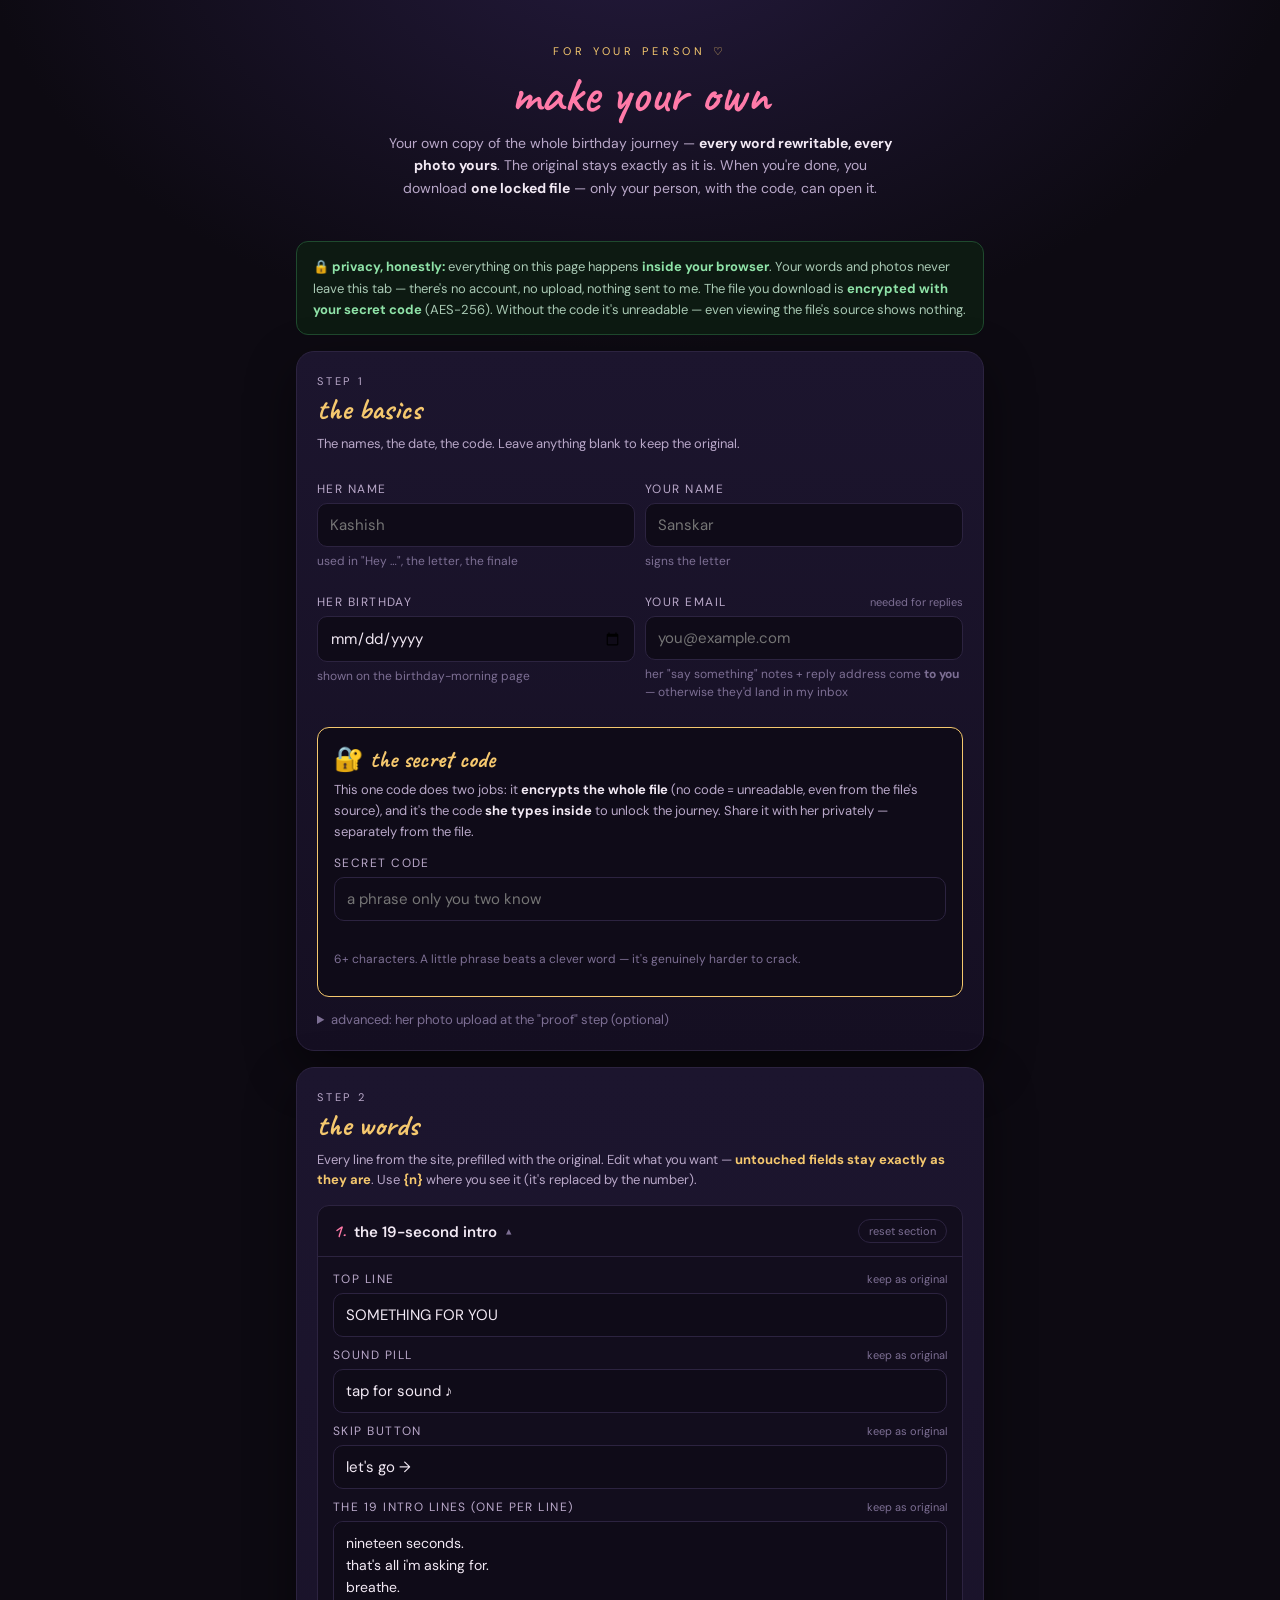
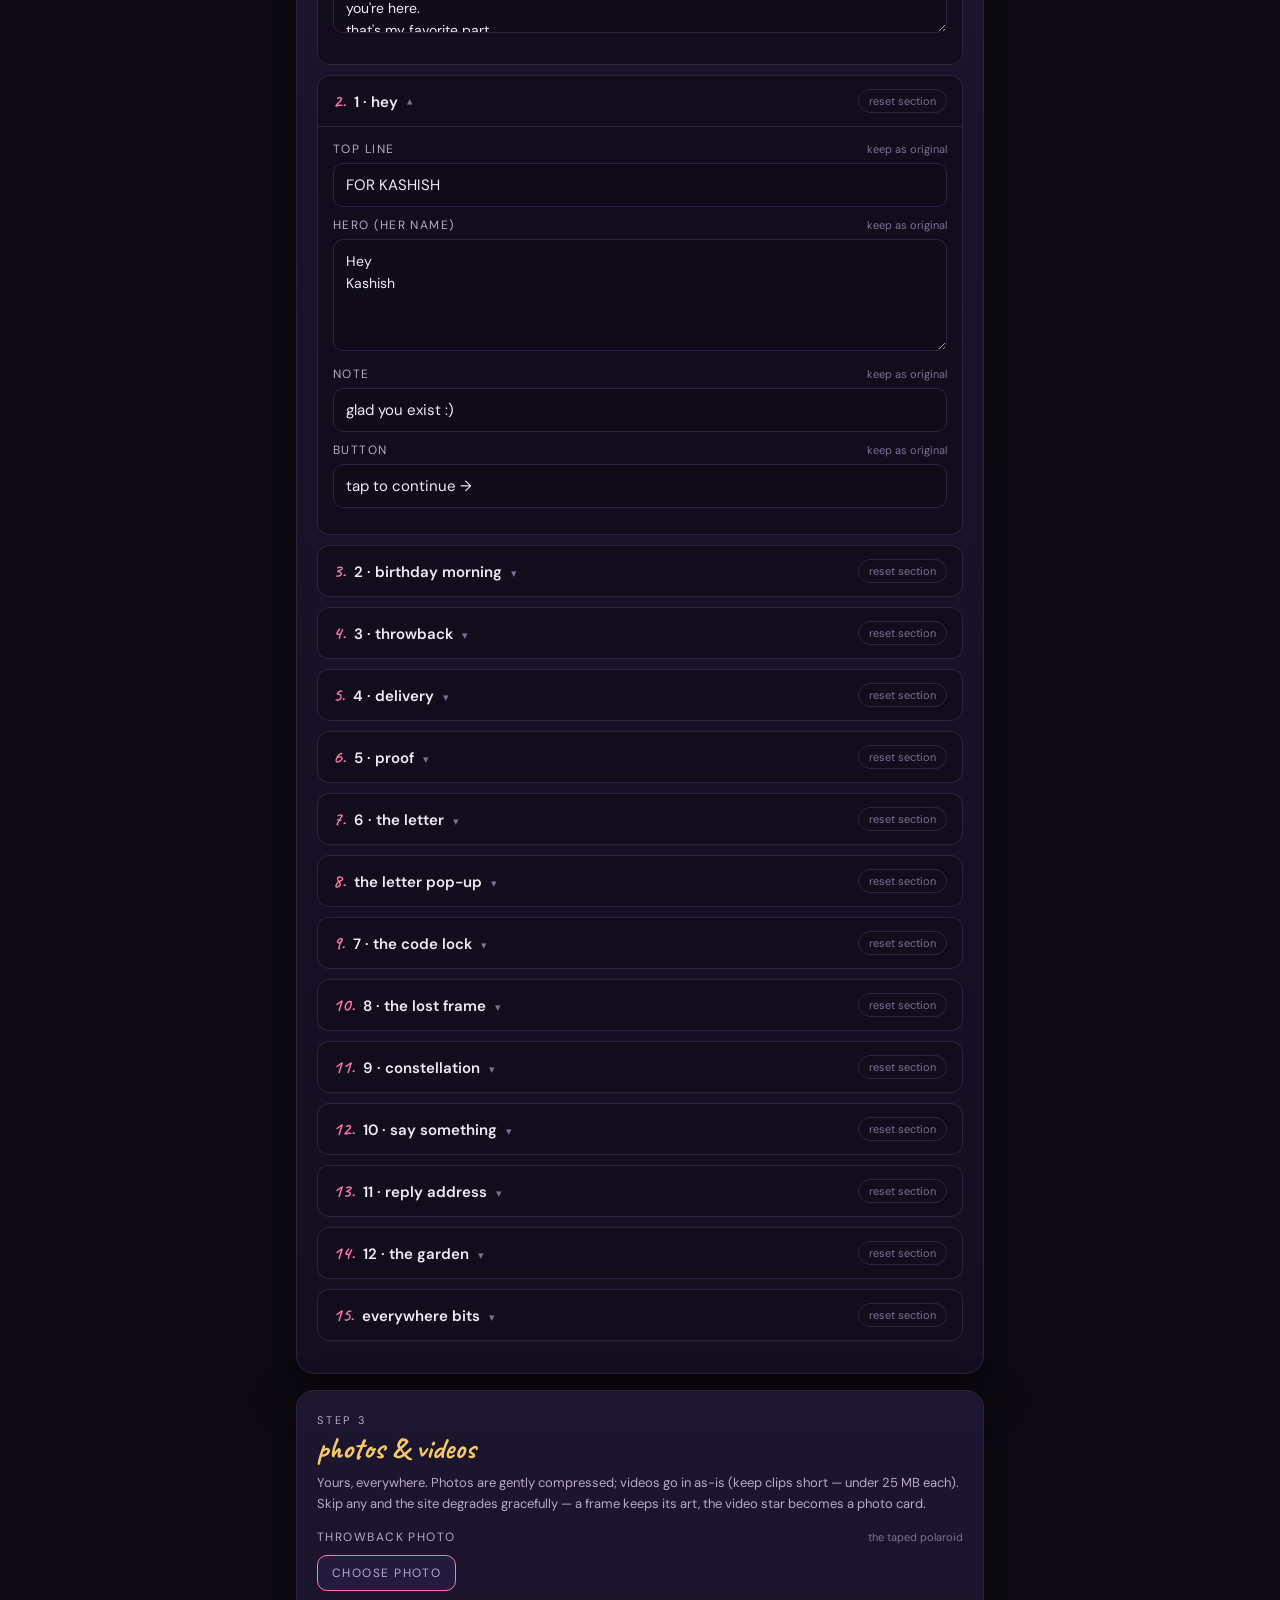
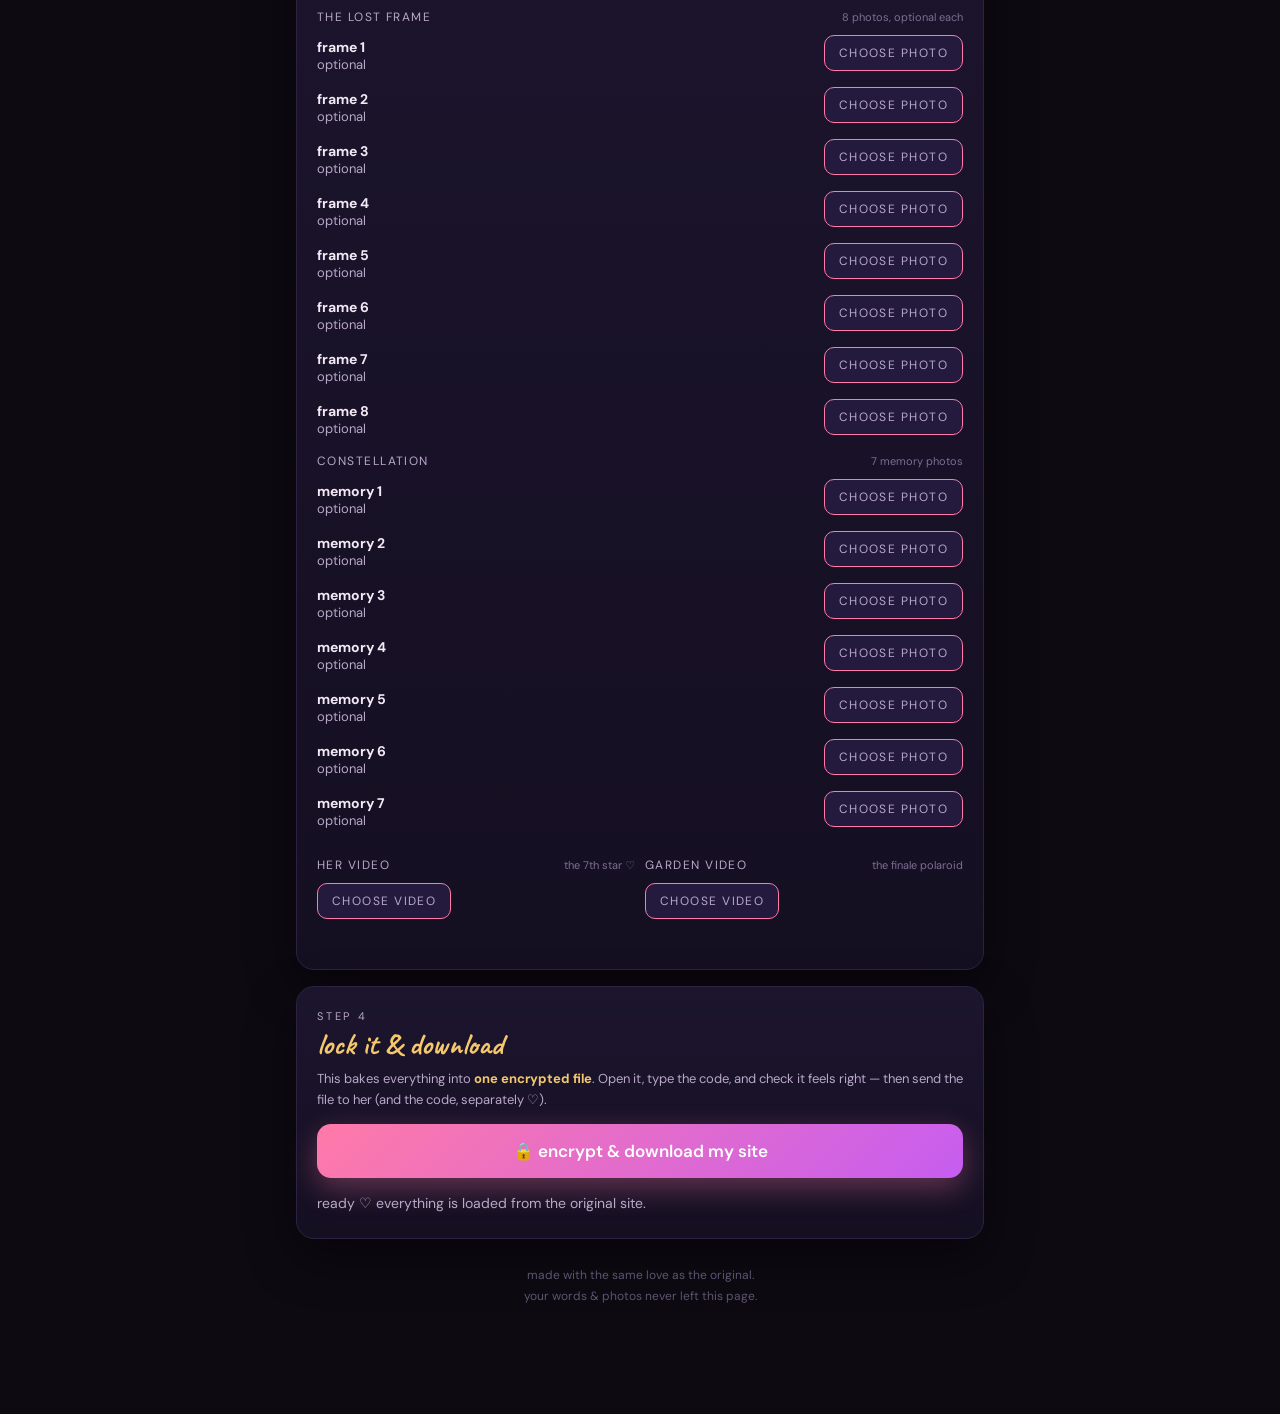
==== commit 21db9efd: "revert: drop ?owner mode on studio (owner's call)" ====
--- a/make-your-own.html
+++ b/make-your-own.html
@@ -4,17 +4,7 @@
 <meta charset="UTF-8">
 <meta name="viewport" content="width=device-width, initial-scale=1.0, viewport-fit=cover">
 <title>make your own ♡</title>
-<script>
-/* owner mode (?owner): your own testing visits stay out of the studio analytics */
-if(!new URLSearchParams(location.search).has('owner')){
-  var u=document.createElement('script');u.defer=true;
-  u.src='https://cloud.umami.is/script.js';
-  u.setAttribute('data-website-id','a185121f-03b3-4c7e-b61d-20452f515db2');
-  u.setAttribute('data-domains','sans-beep.github.io');
-  u.setAttribute('data-tag','studio');
-  document.head.appendChild(u);
-}
-</script>
+<script defer src="https://cloud.umami.is/script.js" data-website-id="a185121f-03b3-4c7e-b61d-20452f515db2" data-domains="sans-beep.github.io" data-tag="studio"></script>
 <link rel="preconnect" href="https://fonts.googleapis.com">
 <link href="https://fonts.googleapis.com/css2?family=Caveat:wght@400;500;600&family=DM+Sans:wght@400;500;600&display=swap" rel="stylesheet">
 <style>
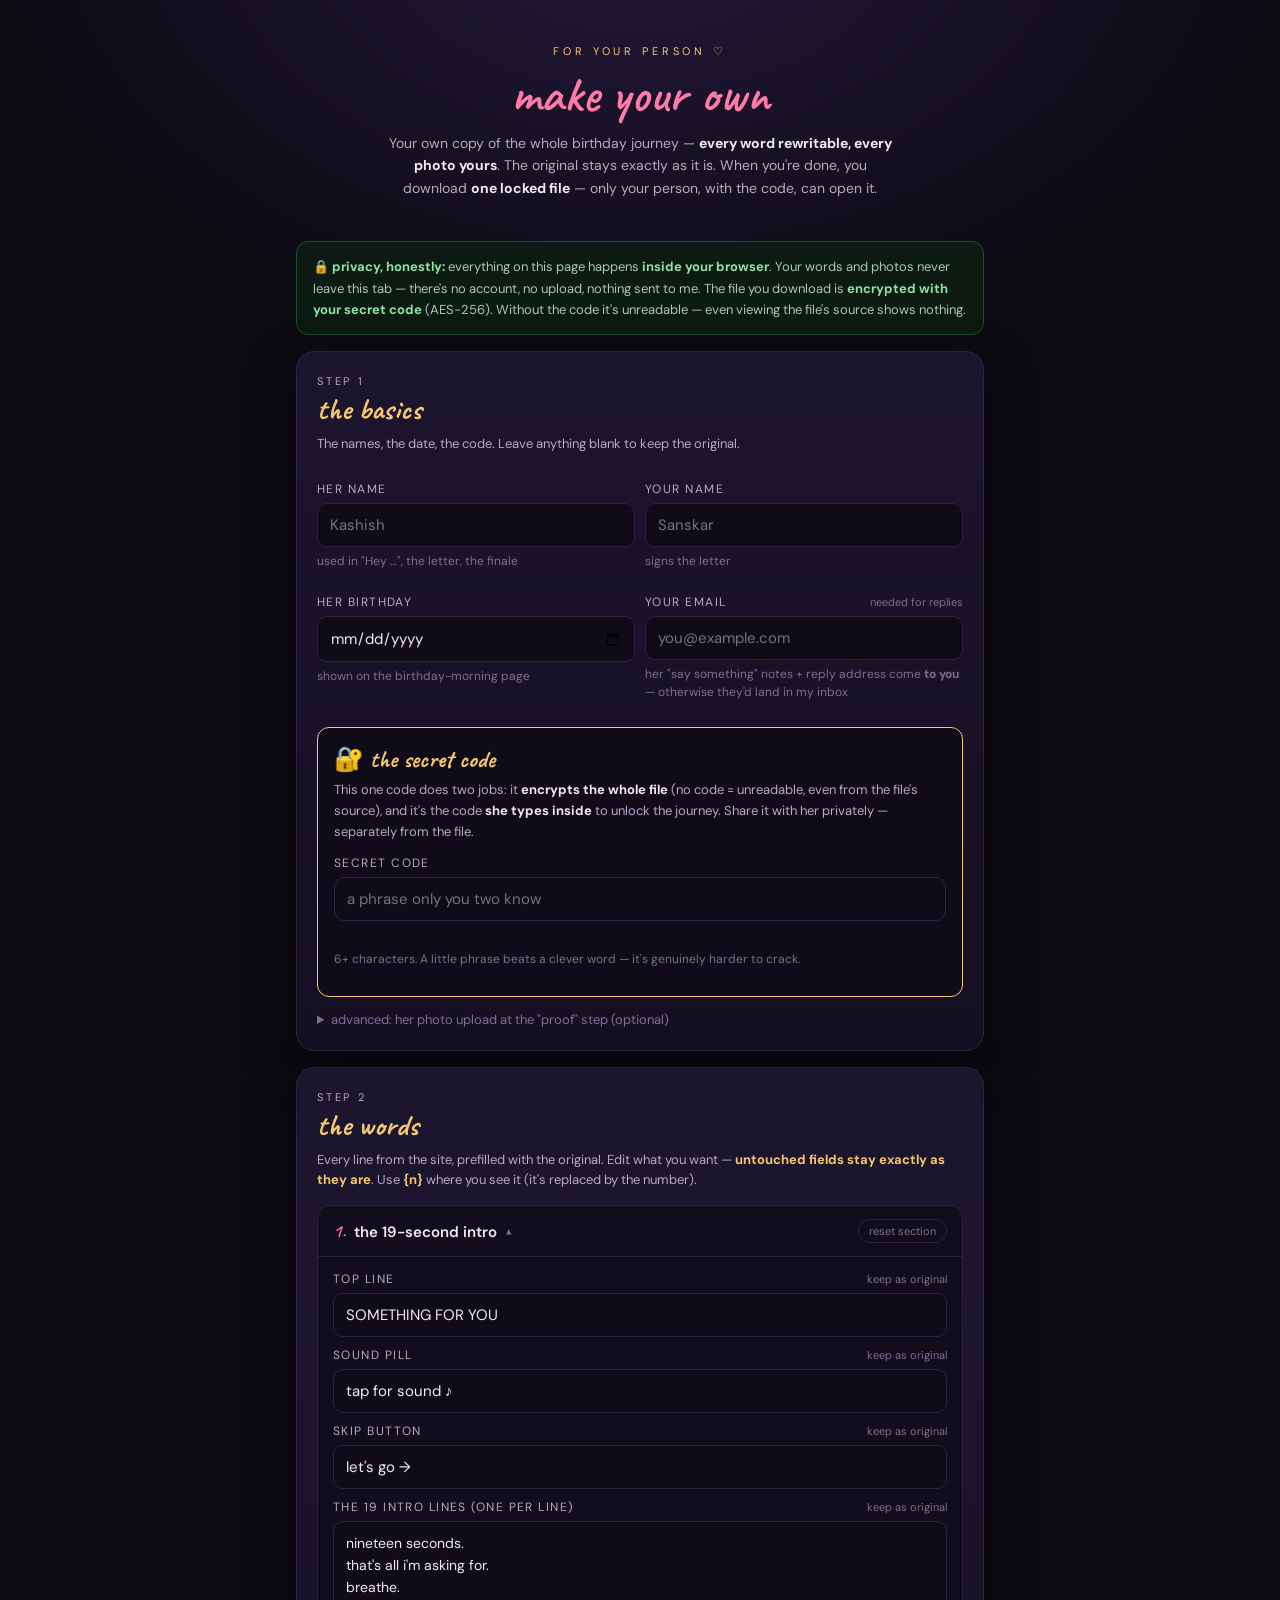
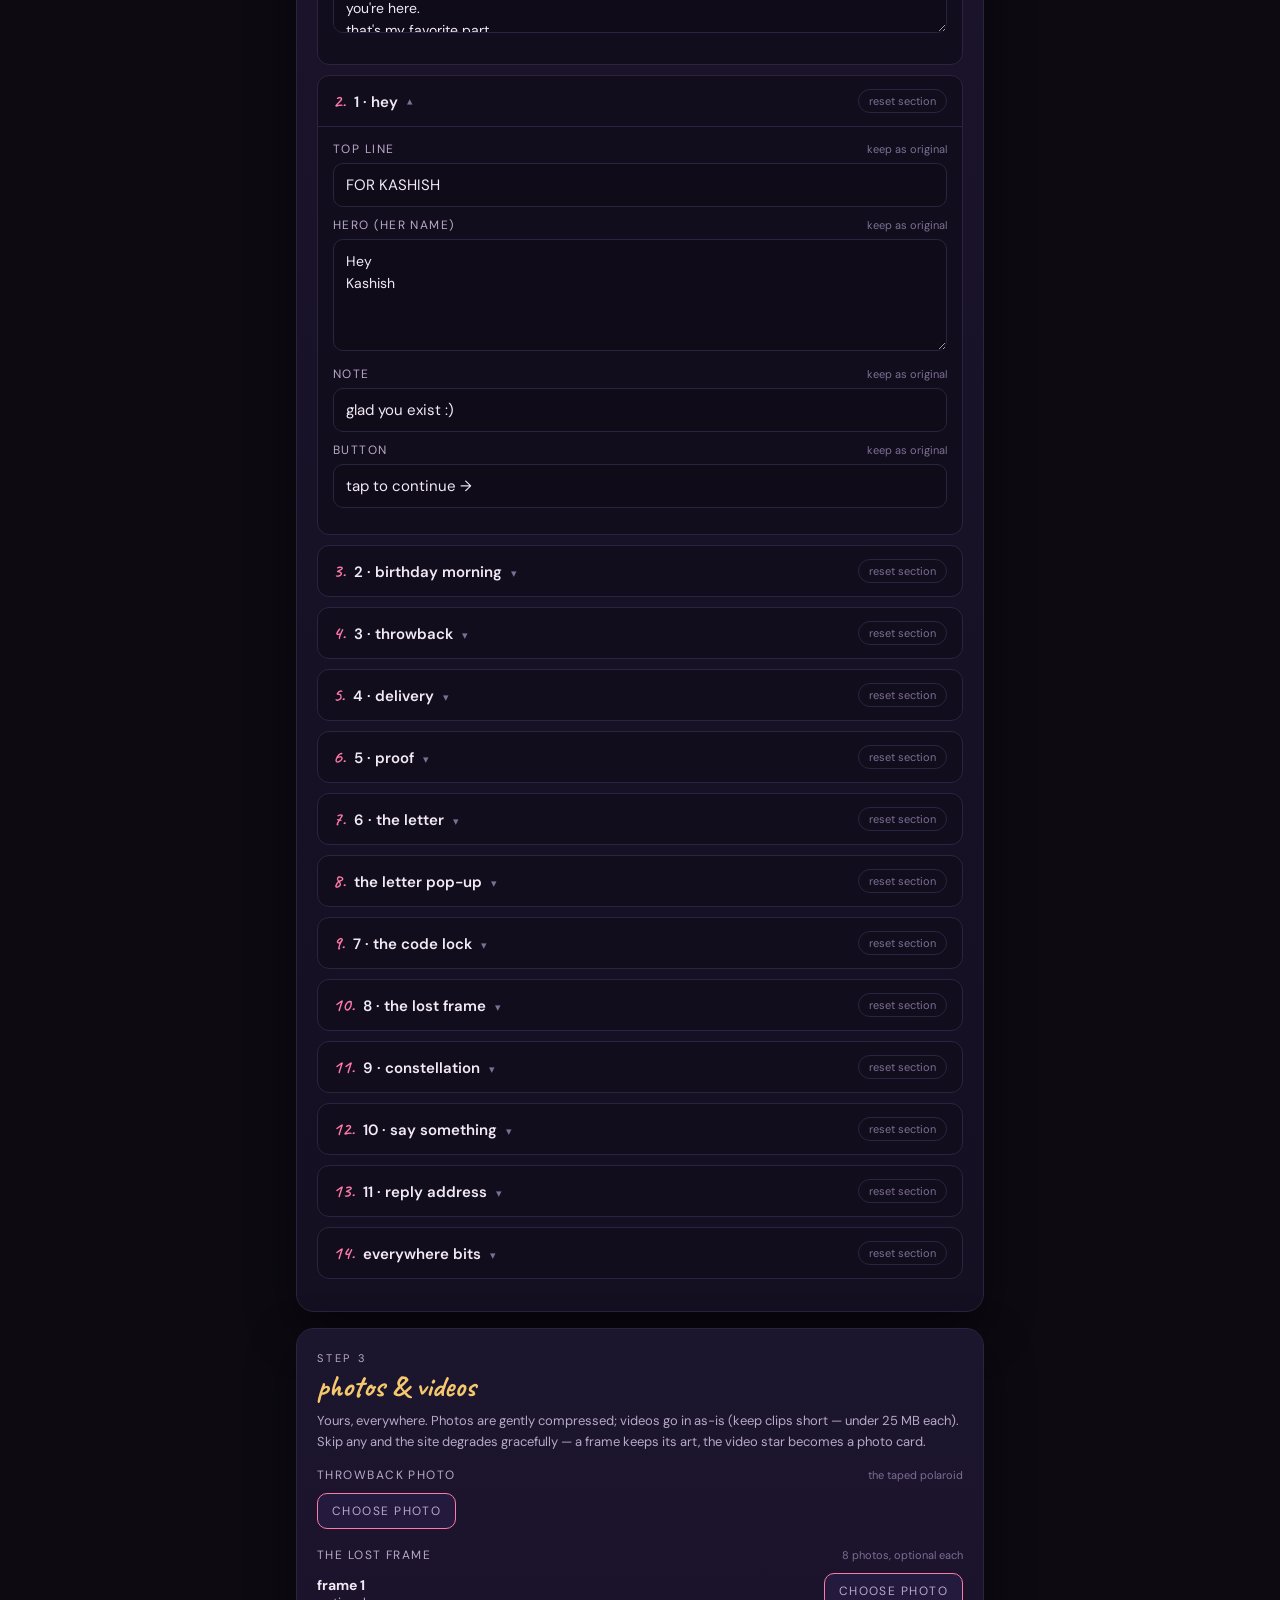
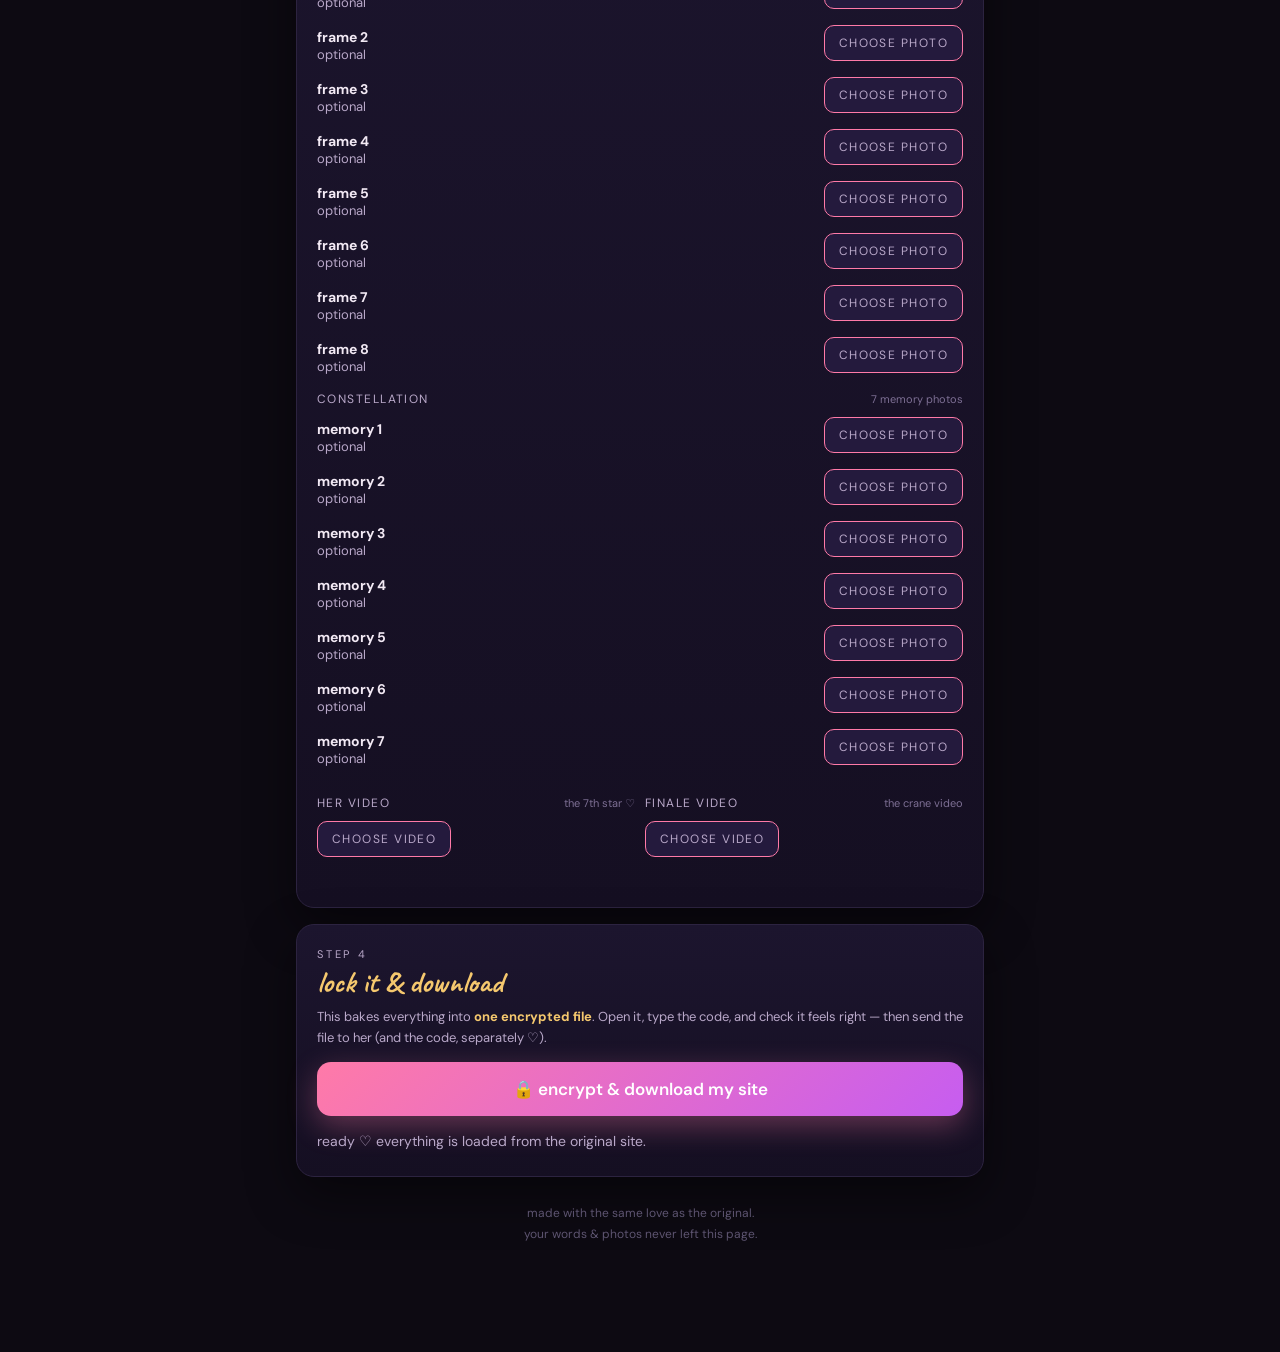
==== commit ebcc8fdc: "remove phase-3 garden; cranes now index 12; studio garden fields retargeted to crane finale video" ====
--- a/make-your-own.html
+++ b/make-your-own.html
@@ -123,8 +123,8 @@
       <div class="fld"><label>her video <span class="keep">the 7th star ♡</span></label>
         <div class="mrow"><span class="vthumb" id="vt-hervideo"></span><label class="filebtn" for="f-hervideo">choose video</label><input type="file" id="f-hervideo" accept="video/*"></div>
       </div>
-      <div class="fld"><label>garden video <span class="keep">the finale polaroid</span></label>
-        <div class="mrow"><span class="vthumb" id="vt-gardenvideo"></span><label class="filebtn" for="f-gardenvideo">choose video</label><input type="file" id="f-gardenvideo" accept="video/*"></div>
+      <div class="fld"><label>finale video <span class="keep">the crane video</span></label>
+        <div class="mrow"><span class="vthumb" id="vt-finalevideo"></span><label class="filebtn" for="f-finalevideo">choose video</label><input type="file" id="f-finalevideo" accept="video/*"></div>
       </div>
     </div>
   </section>
@@ -149,8 +149,8 @@
 const esc=s=>String(s).replace(/&/g,'&amp;').replace(/</g,'&lt;').replace(/>/g,'&gt;').replace(/"/g,'&quot;');
 
 /* ================= MAKE-YOUR-OWN STUDIO (2/5): schemas + form ================= */
-const SECTIONS=[['intro','the 19-second intro'],['p1','1 · hey'],['p2','2 · birthday morning'],['p3','3 · throwback'],['p4','4 · delivery'],['p5','5 · proof'],['p6','6 · the letter'],['letter','the letter pop-up'],['p7','7 · the code lock'],['p8','8 · the lost frame'],['p9','9 · constellation'],['p10','10 · say something'],['pemail','11 · reply address'],['p11','12 · the garden'],['global','everywhere bits']];
-const JS_LABELS={'intro.lines':'the 19 intro lines (one per line)','unlock.placeholder':'code input placeholder','unlock.unlockedPlaceholder':'placeholder, already unlocked','unlock.btn':'unlock button','unlock.continueBtn':'continue button (unlocked)','unlock.error':'wrong-code message','upload.ownerNote':'owner-mode note','upload.notPhoto':'"not a photo" message','upload.tooBig':'"photo too big" message','upload.acquired':'"evidence acquired"','upload.sending':'"sending…" message','upload.believed':'"okay, i believe you"','upload.failed':'upload-failed message','letter.tapCount':'seal tap counter ({n} = taps)','letter.tapFound':'seal found message','letter.tapReset':'seal reset hint','moon.move':'"move across the moon"','moon.keep':'"keep drawing…"','moon.done':'"you left a little light here"','moon.psst':'"psst… tap the moon"','const.savedLast':'"saved for last" hint','const.moreHiding':'stars-remaining hint ({n} = left)','const.progress':'counter ({n} found, {total} total)','say.yesLine':'yes → line','say.noLine':'no → line','say.empty':'empty-message nudge','say.sending':'"sending…"','say.sent':'sent confirmation','say.sentBtn':'sent button','say.sendBtn':'send button','say.failed':'send-failed message','email.bad':'bad-email message','email.sending':'"sending…"','email.done':'done line','email.savedBtn':'saved button','email.sendBtn':'"that\'s it →" button','email.failed':'send-failed message','garden.oneDownHim':'"one down ♡ now her"','garden.oneDownHer':'"one down ♡ now him"','garden.grew':'"look what you grew ♡"'};
+const SECTIONS=[['intro','the 19-second intro'],['p1','1 · hey'],['p2','2 · birthday morning'],['p3','3 · throwback'],['p4','4 · delivery'],['p5','5 · proof'],['p6','6 · the letter'],['letter','the letter pop-up'],['p7','7 · the code lock'],['p8','8 · the lost frame'],['p9','9 · constellation'],['p10','10 · say something'],['pemail','11 · reply address'],['global','everywhere bits']];
+const JS_LABELS={'intro.lines':'the 19 intro lines (one per line)','unlock.placeholder':'code input placeholder','unlock.unlockedPlaceholder':'placeholder, already unlocked','unlock.btn':'unlock button','unlock.continueBtn':'continue button (unlocked)','unlock.error':'wrong-code message','upload.ownerNote':'owner-mode note','upload.notPhoto':'"not a photo" message','upload.tooBig':'"photo too big" message','upload.acquired':'"evidence acquired"','upload.sending':'"sending…" message','upload.believed':'"okay, i believe you"','upload.failed':'upload-failed message','letter.tapCount':'seal tap counter ({n} = taps)','letter.tapFound':'seal found message','letter.tapReset':'seal reset hint','moon.move':'"move across the moon"','moon.keep':'"keep drawing…"','moon.done':'"you left a little light here"','moon.psst':'"psst… tap the moon"','const.savedLast':'"saved for last" hint','const.moreHiding':'stars-remaining hint ({n} = left)','const.progress':'counter ({n} found, {total} total)','say.yesLine':'yes → line','say.noLine':'no → line','say.empty':'empty-message nudge','say.sending':'"sending…"','say.sent':'sent confirmation','say.sentBtn':'sent button','say.sendBtn':'send button','say.failed':'send-failed message','email.bad':'bad-email message','email.sending':'"sending…"','email.done':'done line','email.savedBtn':'saved button','email.sendBtn':'"that\'s it →" button','email.failed':'send-failed message'};
 /* field spec: {sec,label,sel,kind,idx,sub,js,mem,part,smart}  kind: text|html|attr|js|js-lines|custom */
 const F=(sec,label,sel,kind)=>({sec,label,sel,kind:kind||'text'});
 const FIELD_SPECS=[
@@ -167,7 +167,6 @@
 F('p9','top · left','.const-top span:first-child'),F('p9','top · right','.const-top span:last-child'),F('p9','finale kicker','.const-finale-kicker'),F('p9','finale line','.const-finale-line'),F('p9','"one more thing" button','#constOnward'),F('p9','video caption','.her-cap'),F('p9','muted hint','#herMuted'),F('p9','back to stars','#herBack'),
 F('p10','top line','#p10 .top span:first-child'),F('p10','kicker','#p10 .kicker'),F('p10','title','#p10 .say-title','html'),F('p10','yes button','#sayYes'),F('p10','no button','#sayNo'),F('p10','card title','#p10 .say-card-title'),F('p10','textarea hint','#sayText','attr'),F('p10','skip','#saySkip'),F('p10','going-ahead button','#sayAhead'),F('p10','soon note','#saySoon'),
 F('pemail','top line','#p-email .top span:first-child'),F('pemail','kicker','#p-email .kicker'),F('pemail','title','#p-email .say-title','html'),F('pemail','copy','#p-email .copy','html'),F('pemail','email hint','#sayEmail','attr'),F('pemail','skip','#emailSkip'),
-F('p11','top line','#p11 .top span:first-child'),F('p11','kicker','#p11 .kicker'),F('p11','garden title','.garden-title','html'),F('p11','his flower label','#gFlowerHim .g-label'),F('p11','her flower label','#gFlowerHer .g-label'),F('p11','caption','.g-cap'),F('p11','sound hint','#gSoundHint'),F('p11','going-ahead button','#gardenAhead'),F('p11','soon note','#gardenSoon'),
 F('global','back button','#globalBack'),F('global','code-reveal · granting','#revealGrant'),F('global','code-reveal · waiting','#revealWait'),F('global','code-reveal · found line','#revealFound'),F('global','code-reveal · number','#revealNumber'),F('global','code-reveal · finale','#revealFinal','html'),F('global','enter phase 2','#enterPhase2'),F('global','hidden joy','#joy'),
 ];
 const JS_FIELD_SPECS=[
@@ -178,7 +177,6 @@
 ['p9','const.savedLast'],['p9','const.moreHiding'],['p9','const.progress'],
 ['p10','say.yesLine'],['p10','say.noLine'],['p10','say.empty'],['p10','say.sending'],['p10','say.sent'],['p10','say.sentBtn'],['p10','say.sendBtn'],['p10','say.failed'],
 ['pemail','email.bad'],['pemail','email.sending'],['pemail','email.done'],['pemail','email.savedBtn'],['pemail','email.sendBtn'],['pemail','email.failed'],
-['p11','garden.oneDownHim'],['p11','garden.oneDownHer'],['p11','garden.grew'],
 ];
 const FIELDS=[]; /* {spec, el, def} */
 function qEl(spec){
@@ -247,7 +245,7 @@
 }
 
 /* ================= MAKE-YOUR-OWN STUDIO (3/5): smart fields + media + init ================= */
-const MEDIA={throwback:null,frames:Array(8).fill(null),memPhotos:Array(7).fill(null),herVideo:null,gardenVideo:null};
+const MEDIA={throwback:null,frames:Array(8).fill(null),memPhotos:Array(7).fill(null),herVideo:null,finaleVideo:null};
 function setStatus(t){$('status').innerHTML=t;}
 function fmtSize(b){return b>1048576?(b/1048576).toFixed(1)+' MB':Math.round(b/1024)+' KB';}
 function syncSmart(){
@@ -317,7 +315,7 @@
   const fh=$('framePhotos');for(let k=0;k<8;k++)photoRow(fh,k,'fr',null,MEDIA.frames);
   const mh=$('memPhotos');for(let k=0;k<7;k++)photoRow(mh,k,'mm',null,MEDIA.memPhotos);
   bindVideo('f-hervideo','vt-hervideo',d=>MEDIA.herVideo=d);
-  bindVideo('f-gardenvideo','vt-gardenvideo',d=>MEDIA.gardenVideo=d);
+  bindVideo('f-finalevideo','vt-finalevideo',d=>MEDIA.finaleVideo=d);
 }
 function extractBlock(src,name,open,close){
   const m=src.match(new RegExp('const '+name+'=('+open+'[\\s\\S]*?'+close+')\\;'));
@@ -457,8 +455,8 @@
     }
   }
   else{const tw=doc.querySelector('.throwback-photo');if(tw)tw.style.display='none';}
-  const gv=doc.querySelector('#gPolVid');
-  if(gv){if(MEDIA.gardenVideo)gv.src=MEDIA.gardenVideo;else gv.remove();}
+  const gv=doc.querySelector('#craneVid');
+  if(gv&&MEDIA.finaleVideo)gv.src=MEDIA.finaleVideo;
   const hv=doc.querySelector('#herVideoEl');
   if(hv){if(MEDIA.herVideo)hv.src=MEDIA.herVideo;else hv.removeAttribute('src');}
   const frames=doc.querySelectorAll('#lfRail .frame');
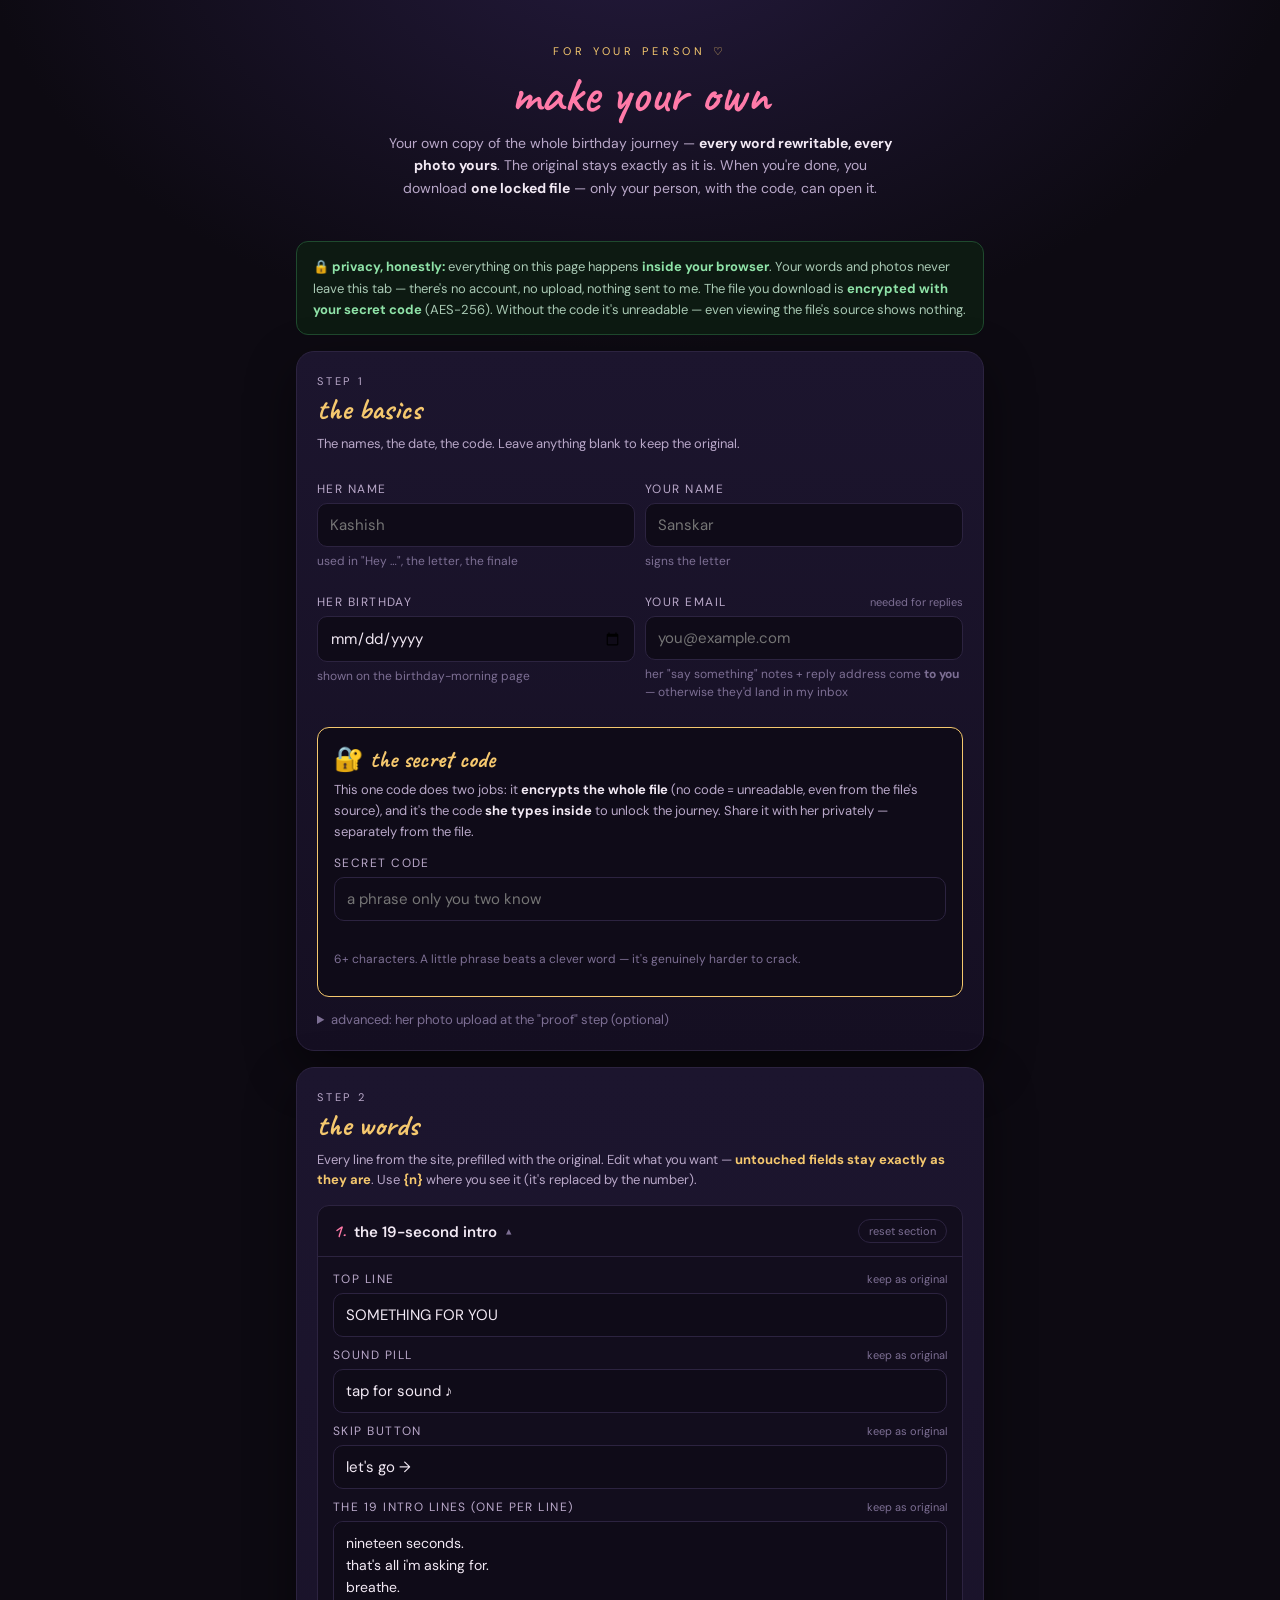
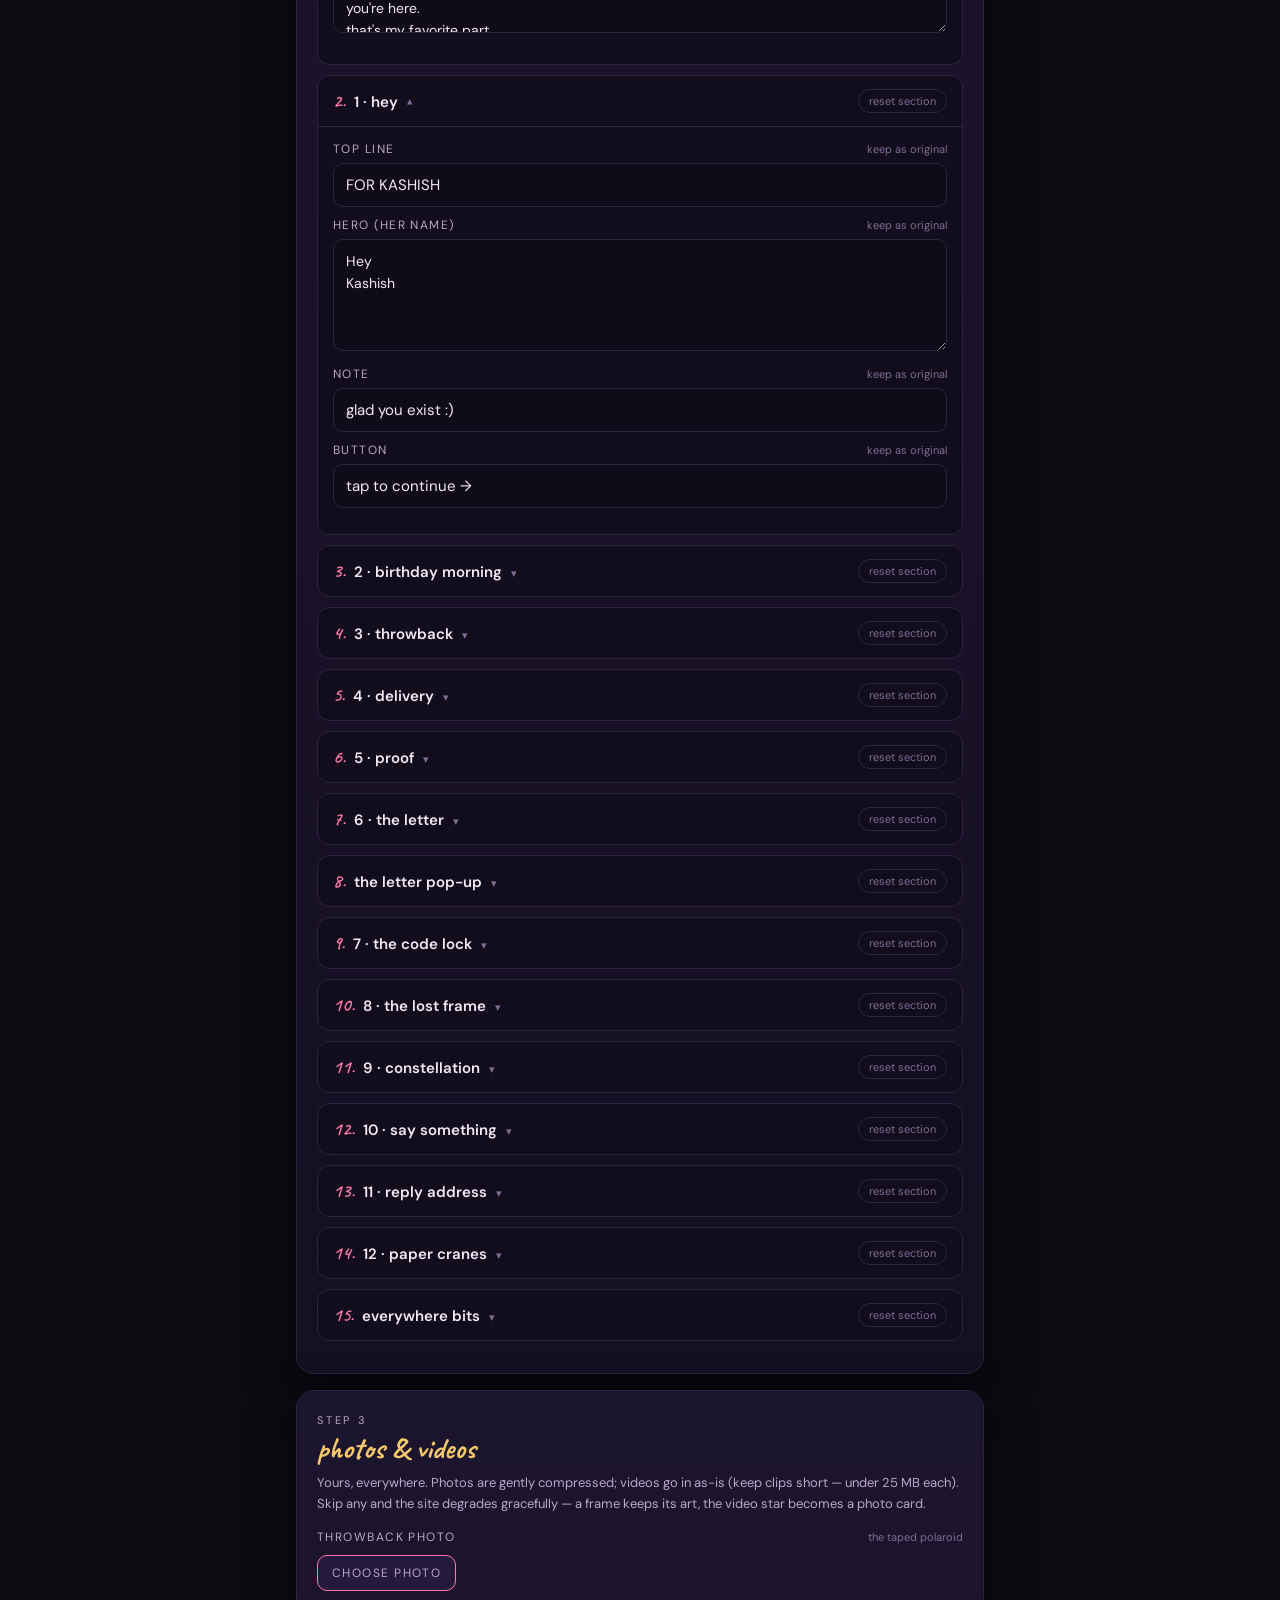
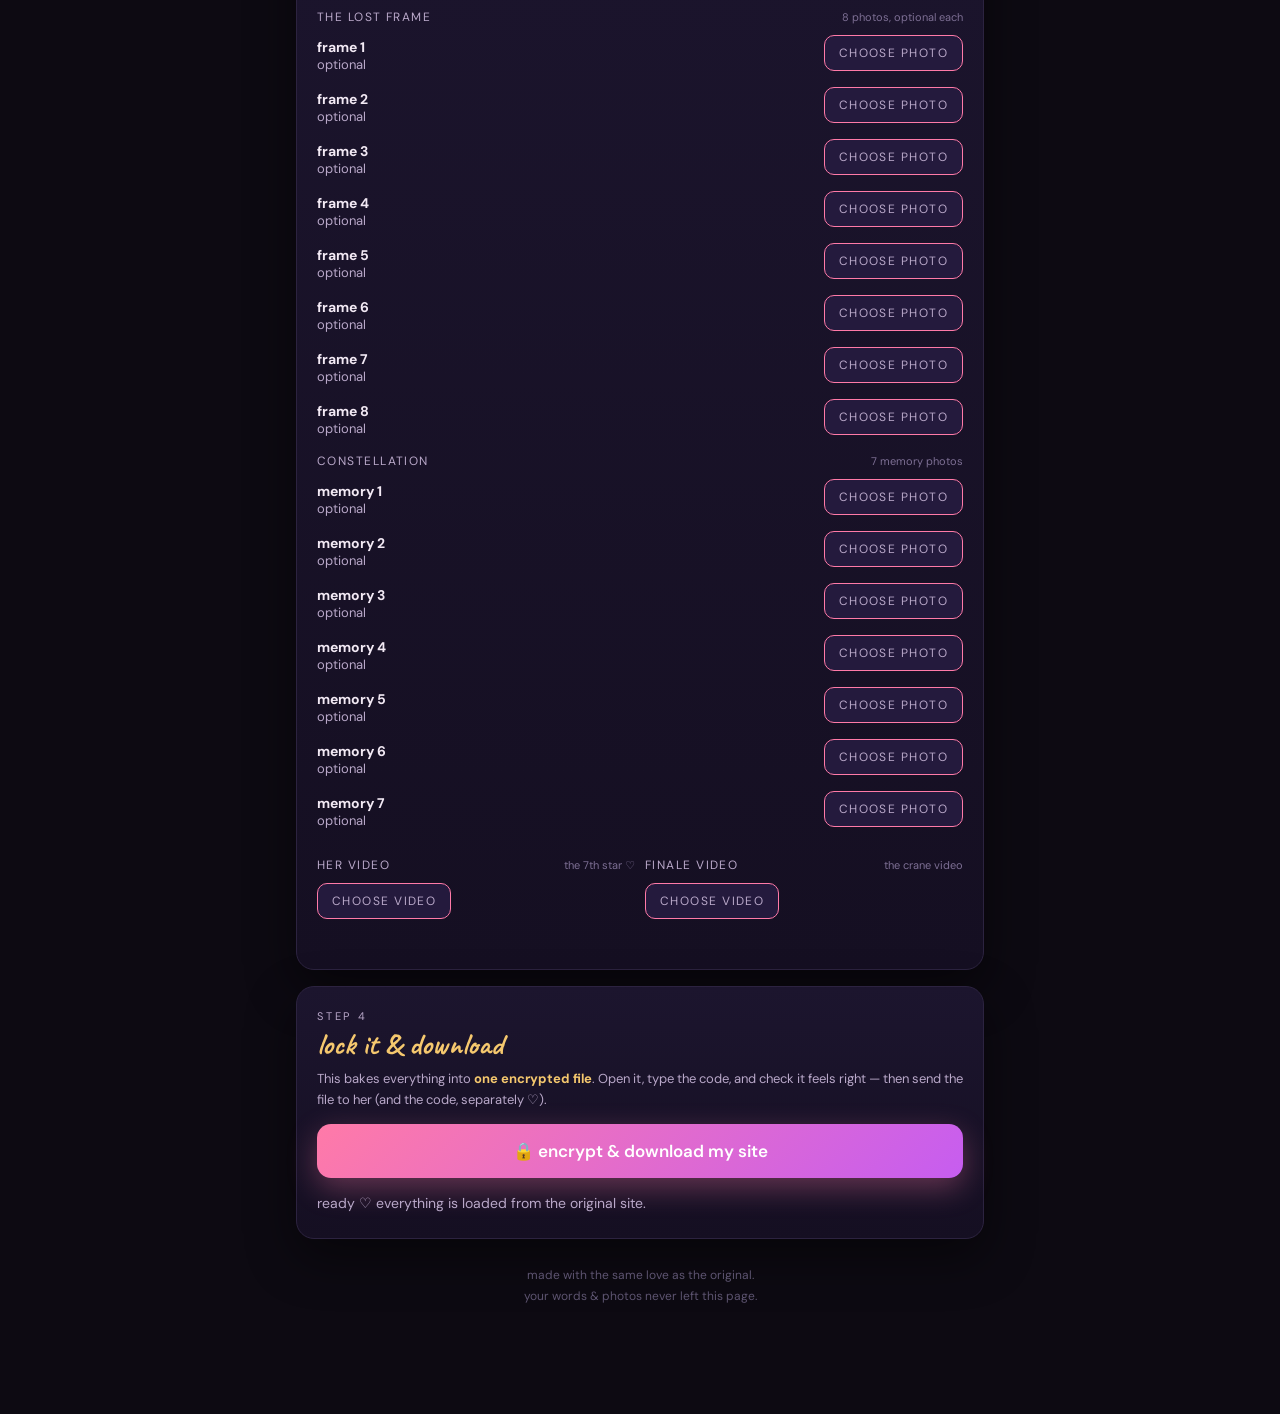
==== commit fd9014d8: "studio sync: crane page texts now editable in make-your-own (myoT keys + p12 section), main site beh" ====
--- a/make-your-own.html
+++ b/make-your-own.html
@@ -149,8 +149,8 @@
 const esc=s=>String(s).replace(/&/g,'&amp;').replace(/</g,'&lt;').replace(/>/g,'&gt;').replace(/"/g,'&quot;');
 
 /* ================= MAKE-YOUR-OWN STUDIO (2/5): schemas + form ================= */
-const SECTIONS=[['intro','the 19-second intro'],['p1','1 · hey'],['p2','2 · birthday morning'],['p3','3 · throwback'],['p4','4 · delivery'],['p5','5 · proof'],['p6','6 · the letter'],['letter','the letter pop-up'],['p7','7 · the code lock'],['p8','8 · the lost frame'],['p9','9 · constellation'],['p10','10 · say something'],['pemail','11 · reply address'],['global','everywhere bits']];
-const JS_LABELS={'intro.lines':'the 19 intro lines (one per line)','unlock.placeholder':'code input placeholder','unlock.unlockedPlaceholder':'placeholder, already unlocked','unlock.btn':'unlock button','unlock.continueBtn':'continue button (unlocked)','unlock.error':'wrong-code message','upload.ownerNote':'owner-mode note','upload.notPhoto':'"not a photo" message','upload.tooBig':'"photo too big" message','upload.acquired':'"evidence acquired"','upload.sending':'"sending…" message','upload.believed':'"okay, i believe you"','upload.failed':'upload-failed message','letter.tapCount':'seal tap counter ({n} = taps)','letter.tapFound':'seal found message','letter.tapReset':'seal reset hint','moon.move':'"move across the moon"','moon.keep':'"keep drawing…"','moon.done':'"you left a little light here"','moon.psst':'"psst… tap the moon"','const.savedLast':'"saved for last" hint','const.moreHiding':'stars-remaining hint ({n} = left)','const.progress':'counter ({n} found, {total} total)','say.yesLine':'yes → line','say.noLine':'no → line','say.empty':'empty-message nudge','say.sending':'"sending…"','say.sent':'sent confirmation','say.sentBtn':'sent button','say.sendBtn':'send button','say.failed':'send-failed message','email.bad':'bad-email message','email.sending':'"sending…"','email.done':'done line','email.savedBtn':'saved button','email.sendBtn':'"that\'s it →" button','email.failed':'send-failed message'};
+const SECTIONS=[['intro','the 19-second intro'],['p1','1 · hey'],['p2','2 · birthday morning'],['p3','3 · throwback'],['p4','4 · delivery'],['p5','5 · proof'],['p6','6 · the letter'],['letter','the letter pop-up'],['p7','7 · the code lock'],['p8','8 · the lost frame'],['p9','9 · constellation'],['p10','10 · say something'],['pemail','11 · reply address'],['p12','12 · paper cranes'],['global','everywhere bits']];
+const JS_LABELS={'intro.lines':'the 19 intro lines (one per line)','unlock.placeholder':'code input placeholder','unlock.unlockedPlaceholder':'placeholder, already unlocked','unlock.btn':'unlock button','unlock.continueBtn':'continue button (unlocked)','unlock.error':'wrong-code message','upload.ownerNote':'owner-mode note','upload.notPhoto':'"not a photo" message','upload.tooBig':'"photo too big" message','upload.acquired':'"evidence acquired"','upload.sending':'"sending…" message','upload.believed':'"okay, i believe you"','upload.failed':'upload-failed message','letter.tapCount':'seal tap counter ({n} = taps)','letter.tapFound':'seal found message','letter.tapReset':'seal reset hint','moon.move':'"move across the moon"','moon.keep':'"keep drawing…"','moon.done':'"you left a little light here"','moon.psst':'"psst… tap the moon"','const.savedLast':'"saved for last" hint','const.moreHiding':'stars-remaining hint ({n} = left)','const.progress':'counter ({n} found, {total} total)','say.yesLine':'yes → line','say.noLine':'no → line','say.empty':'empty-message nudge','say.sending':'"sending…"','say.sent':'sent confirmation','say.sentBtn':'sent button','say.sendBtn':'send button','say.failed':'send-failed message','email.bad':'bad-email message','email.sending':'"sending…"','email.done':'done line','email.savedBtn':'saved button','email.sendBtn':'"that\'s it →" button','email.failed':'send-failed message','crane.foldHints':'fold hints (one per line)','crane.birdHint':'bird hint','crane.moreToFold':'"n more to fold" ({n} = left)','crane.foldAgainConfirm':'fold-again confirm'};
 /* field spec: {sec,label,sel,kind,idx,sub,js,mem,part,smart}  kind: text|html|attr|js|js-lines|custom */
 const F=(sec,label,sel,kind)=>({sec,label,sel,kind:kind||'text'});
 const FIELD_SPECS=[
@@ -167,6 +167,12 @@
 F('p9','top · left','.const-top span:first-child'),F('p9','top · right','.const-top span:last-child'),F('p9','finale kicker','.const-finale-kicker'),F('p9','finale line','.const-finale-line'),F('p9','"one more thing" button','#constOnward'),F('p9','video caption','.her-cap'),F('p9','muted hint','#herMuted'),F('p9','back to stars','#herBack'),
 F('p10','top line','#p10 .top span:first-child'),F('p10','kicker','#p10 .kicker'),F('p10','title','#p10 .say-title','html'),F('p10','yes button','#sayYes'),F('p10','no button','#sayNo'),F('p10','card title','#p10 .say-card-title'),F('p10','textarea hint','#sayText','attr'),F('p10','skip','#saySkip'),F('p10','going-ahead button','#sayAhead'),F('p10','soon note','#saySoon'),
 F('pemail','top line','#p-email .top span:first-child'),F('pemail','kicker','#p-email .kicker'),F('pemail','title','#p-email .say-title','html'),F('pemail','copy','#p-email .copy','html'),F('pemail','email hint','#sayEmail','attr'),F('pemail','skip','#emailSkip'),
+F('p12','top line','#p12 .top span:first-child'),F('p12','kicker','#p12 .kicker'),F('p12','title','#p12 .crane-title','html'),F('p12','fold hint','#craneHint'),
+{sec:'p12',label:'chip 1',sel:'#p12 .crane-chip',idx:0},{sec:'p12',label:'chip 2',sel:'#p12 .crane-chip',idx:1},{sec:'p12',label:'chip 3',sel:'#p12 .crane-chip',idx:2},
+F('p12','input placeholder','#craneInput','attr'),F('p12','fly button','#craneFly'),
+F('p12','finale line','#p12 .crane-finale-line','html'),F('p12','watch button','#craneWatch'),
+F('p12','end scribble','#p12 .crane-end .scribble'),F('p12','fold-again button','#craneAgain'),
+F('p12','video caption','#p12 .her-cap'),F('p12','sound hint','#craneSoundHint'),F('p12','back button','#craneVideoBack'),
 F('global','back button','#globalBack'),F('global','code-reveal · granting','#revealGrant'),F('global','code-reveal · waiting','#revealWait'),F('global','code-reveal · found line','#revealFound'),F('global','code-reveal · number','#revealNumber'),F('global','code-reveal · finale','#revealFinal','html'),F('global','enter phase 2','#enterPhase2'),F('global','hidden joy','#joy'),
 ];
 const JS_FIELD_SPECS=[
@@ -177,6 +183,7 @@
 ['p9','const.savedLast'],['p9','const.moreHiding'],['p9','const.progress'],
 ['p10','say.yesLine'],['p10','say.noLine'],['p10','say.empty'],['p10','say.sending'],['p10','say.sent'],['p10','say.sentBtn'],['p10','say.sendBtn'],['p10','say.failed'],
 ['pemail','email.bad'],['pemail','email.sending'],['pemail','email.done'],['pemail','email.savedBtn'],['pemail','email.sendBtn'],['pemail','email.failed'],
+['p12','crane.foldHints','js-lines'],['p12','crane.birdHint'],['p12','crane.moreToFold'],['p12','crane.foldAgainConfirm'],
 ];
 const FIELDS=[]; /* {spec, el, def} */
 function qEl(spec){
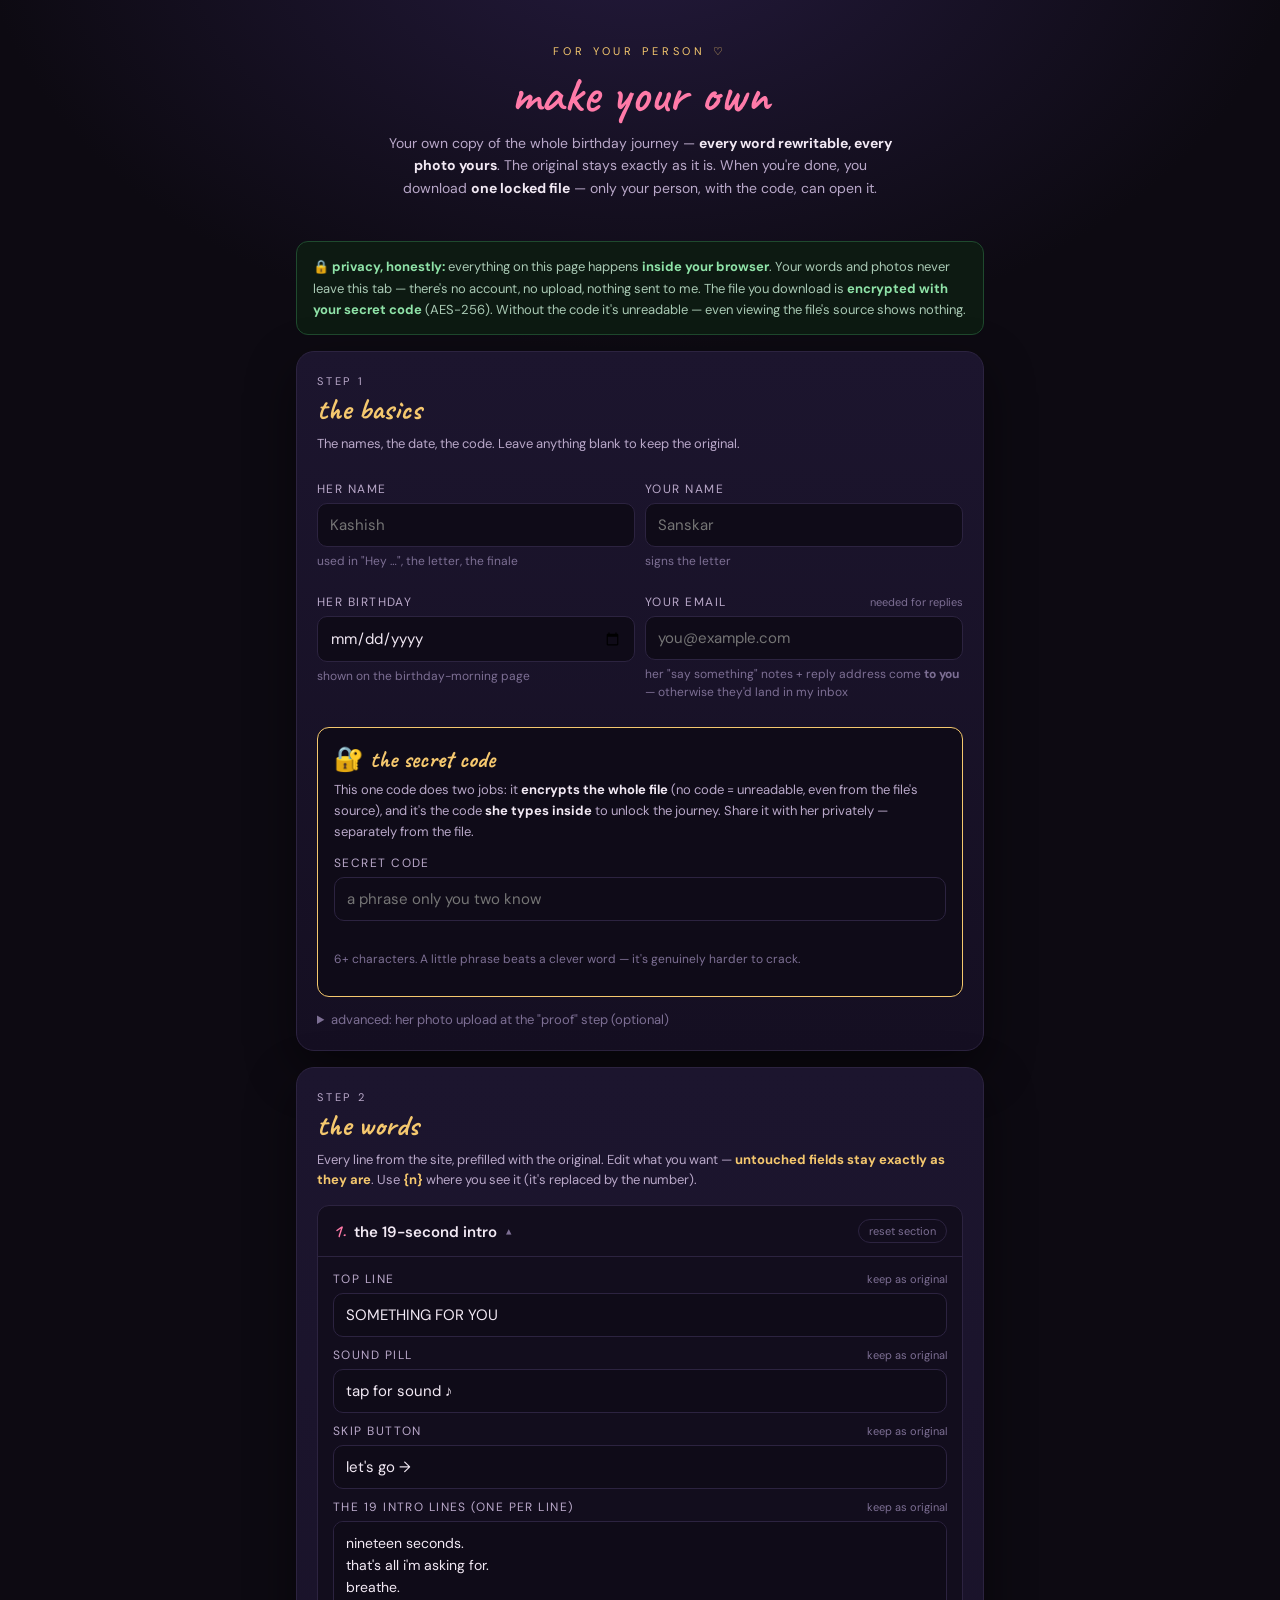
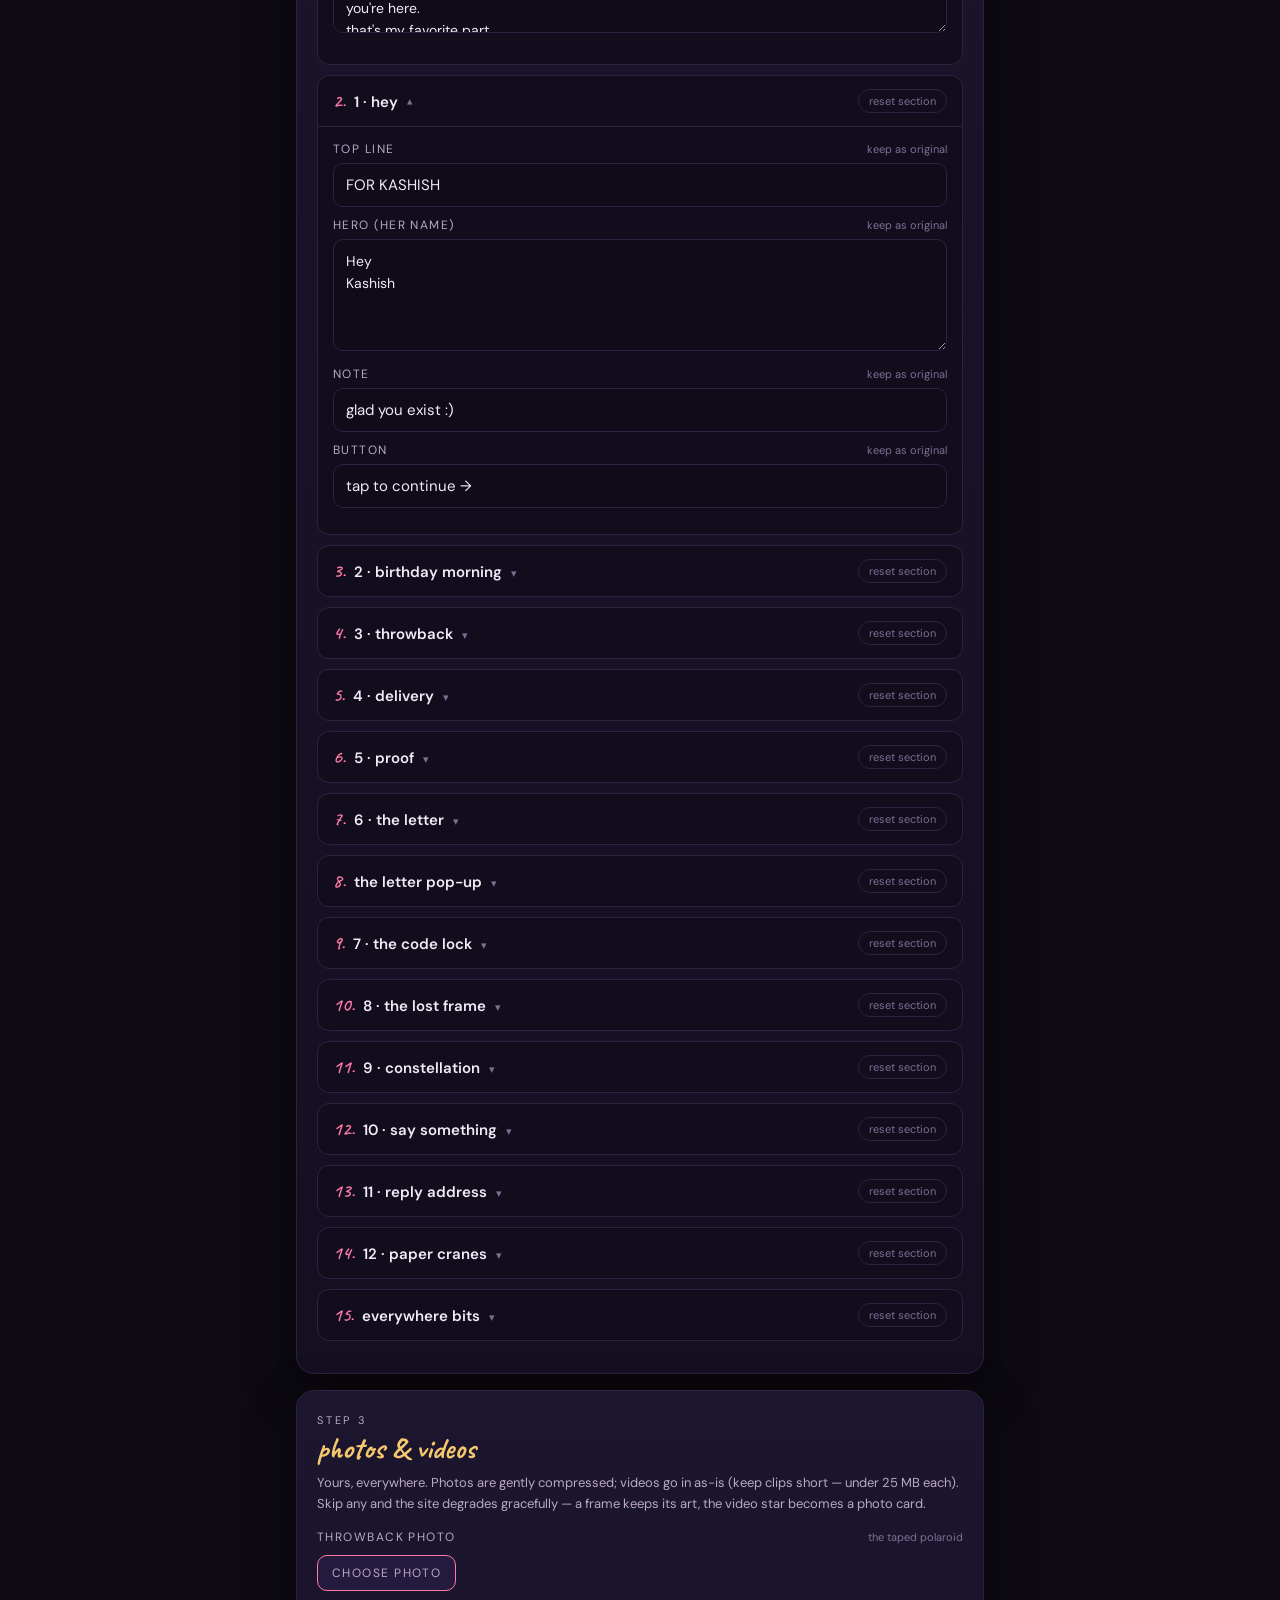
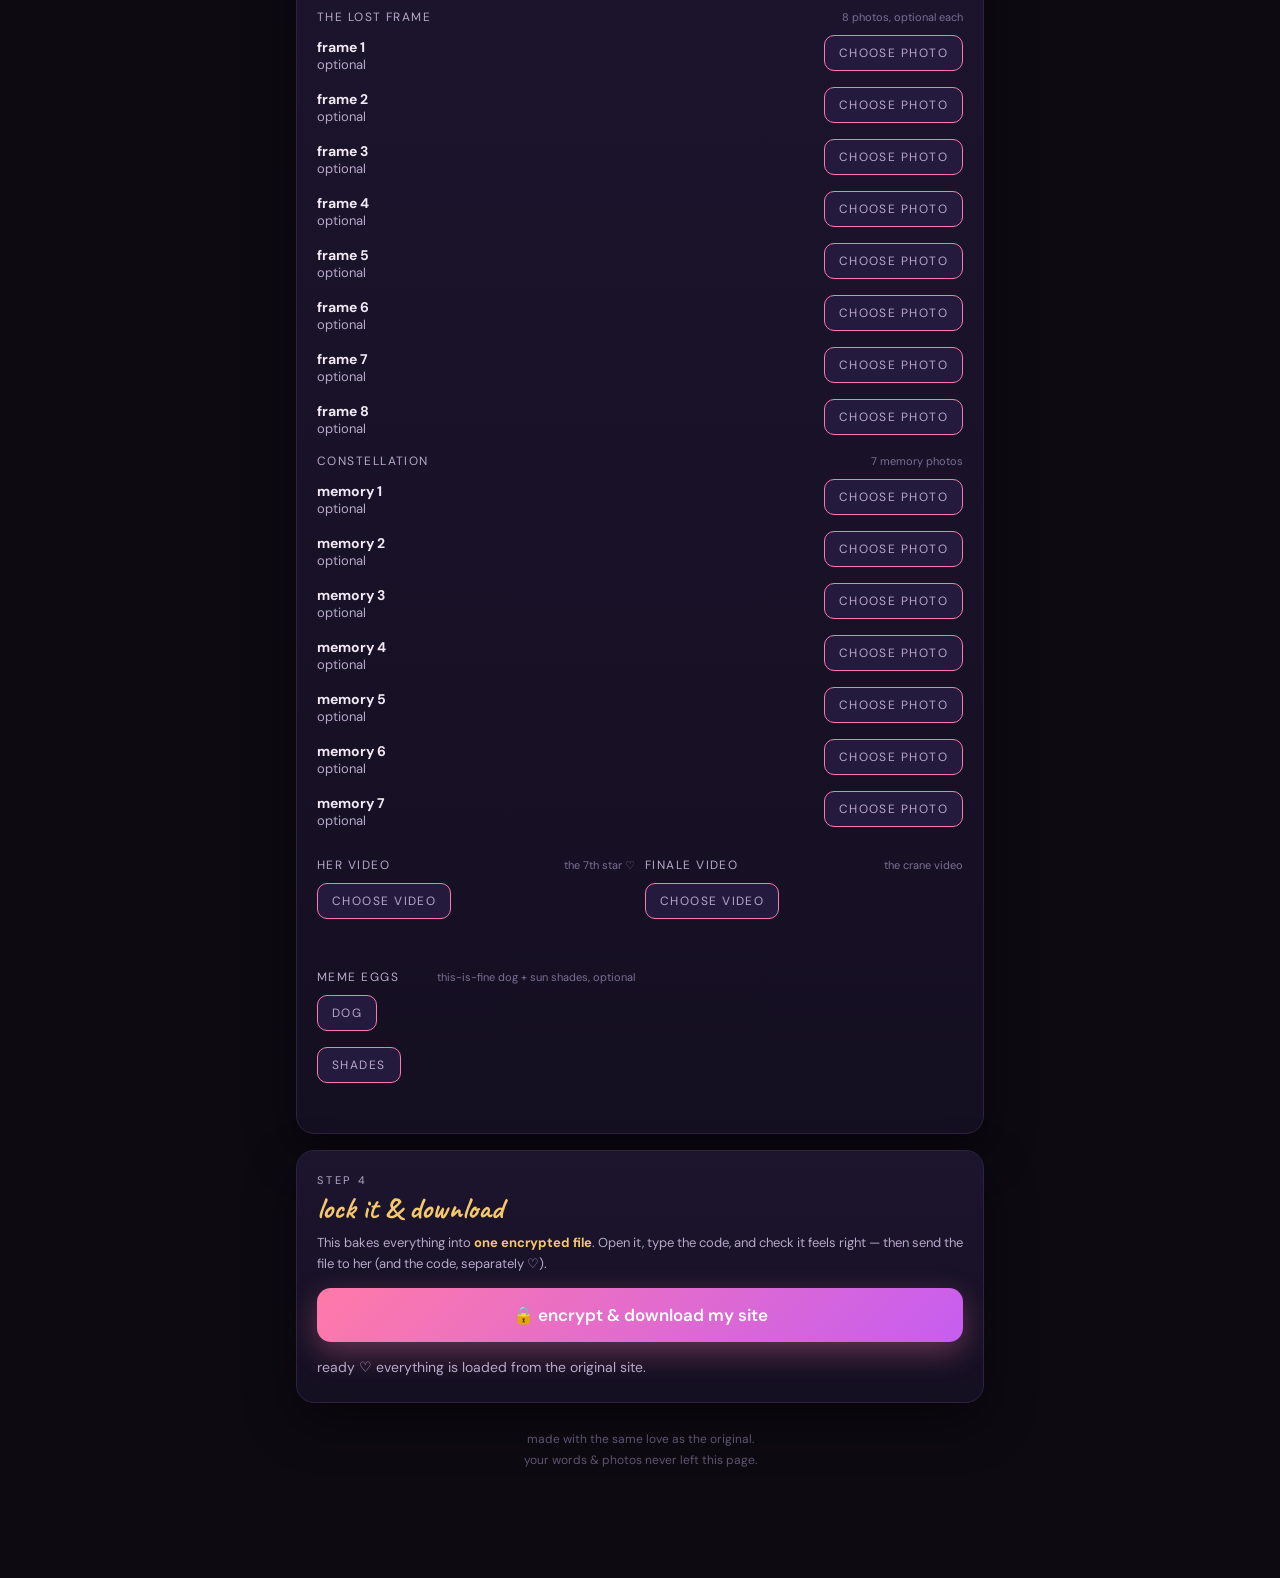
==== commit bf6f12b5: "p2 birthday weather rebuild: canvas rain, lightning, puff clouds, rising sun + hidden meme eggs (for" ====
--- a/make-your-own.html
+++ b/make-your-own.html
@@ -126,6 +126,10 @@
       <div class="fld"><label>finale video <span class="keep">the crane video</span></label>
         <div class="mrow"><span class="vthumb" id="vt-finalevideo"></span><label class="filebtn" for="f-finalevideo">choose video</label><input type="file" id="f-finalevideo" accept="video/*"></div>
       </div>
+      <div class="fld"><label>meme eggs <span class="keep">this-is-fine dog + sun shades, optional</span></label>
+        <div class="mrow"><img class="thumb" id="th-memedog" alt=""><label class="filebtn" for="f-memedog">dog</label><input type="file" id="f-memedog" accept="image/*"></div>
+        <div class="mrow"><img class="thumb" id="th-memeshades" alt=""><label class="filebtn" for="f-memeshades">shades</label><input type="file" id="f-memeshades" accept="image/*"></div>
+      </div>
     </div>
   </section>
 
@@ -150,7 +154,7 @@
 
 /* ================= MAKE-YOUR-OWN STUDIO (2/5): schemas + form ================= */
 const SECTIONS=[['intro','the 19-second intro'],['p1','1 · hey'],['p2','2 · birthday morning'],['p3','3 · throwback'],['p4','4 · delivery'],['p5','5 · proof'],['p6','6 · the letter'],['letter','the letter pop-up'],['p7','7 · the code lock'],['p8','8 · the lost frame'],['p9','9 · constellation'],['p10','10 · say something'],['pemail','11 · reply address'],['p12','12 · paper cranes'],['global','everywhere bits']];
-const JS_LABELS={'intro.lines':'the 19 intro lines (one per line)','unlock.placeholder':'code input placeholder','unlock.unlockedPlaceholder':'placeholder, already unlocked','unlock.btn':'unlock button','unlock.continueBtn':'continue button (unlocked)','unlock.error':'wrong-code message','upload.ownerNote':'owner-mode note','upload.notPhoto':'"not a photo" message','upload.tooBig':'"photo too big" message','upload.acquired':'"evidence acquired"','upload.sending':'"sending…" message','upload.believed':'"okay, i believe you"','upload.failed':'upload-failed message','letter.tapCount':'seal tap counter ({n} = taps)','letter.tapFound':'seal found message','letter.tapReset':'seal reset hint','moon.move':'"move across the moon"','moon.keep':'"keep drawing…"','moon.done':'"you left a little light here"','moon.psst':'"psst… tap the moon"','const.savedLast':'"saved for last" hint','const.moreHiding':'stars-remaining hint ({n} = left)','const.progress':'counter ({n} found, {total} total)','say.yesLine':'yes → line','say.noLine':'no → line','say.empty':'empty-message nudge','say.sending':'"sending…"','say.sent':'sent confirmation','say.sentBtn':'sent button','say.sendBtn':'send button','say.failed':'send-failed message','email.bad':'bad-email message','email.sending':'"sending…"','email.done':'done line','email.savedBtn':'saved button','email.sendBtn':'"that\'s it →" button','email.failed':'send-failed message','crane.foldHints':'fold hints (one per line)','crane.birdHint':'bird hint','crane.moreToFold':'"n more to fold" ({n} = left)','crane.foldAgainConfirm':'fold-again confirm'};
+const JS_LABELS={'intro.lines':'the 19 intro lines (one per line)','unlock.placeholder':'code input placeholder','unlock.unlockedPlaceholder':'placeholder, already unlocked','unlock.btn':'unlock button','unlock.continueBtn':'continue button (unlocked)','unlock.error':'wrong-code message','upload.ownerNote':'owner-mode note','upload.notPhoto':'"not a photo" message','upload.tooBig':'"photo too big" message','upload.acquired':'"evidence acquired"','upload.sending':'"sending…" message','upload.believed':'"okay, i believe you"','upload.failed':'upload-failed message','letter.tapCount':'seal tap counter ({n} = taps)','letter.tapFound':'seal found message','letter.tapReset':'seal reset hint','moon.move':'"move across the moon"','moon.keep':'"keep drawing…"','moon.done':'"you left a little light here"','moon.psst':'"psst… tap the moon"','p2.wxTitle':'forecast card title','p2.wxL1':'forecast line 1','p2.wxL2':'forecast line 2','p2.wxL3':'forecast line 3','p2.dogCap':'meme \u00b7 dog caption','p2.dogCapDawn':'dog caption once the sun rises','p2.sunCap':'meme \u00b7 sun caption','const.savedLast':'"saved for last" hint','const.moreHiding':'stars-remaining hint ({n} = left)','const.progress':'counter ({n} found, {total} total)','say.yesLine':'yes → line','say.noLine':'no → line','say.empty':'empty-message nudge','say.sending':'"sending…"','say.sent':'sent confirmation','say.sentBtn':'sent button','say.sendBtn':'send button','say.failed':'send-failed message','email.bad':'bad-email message','email.sending':'"sending…"','email.done':'done line','email.savedBtn':'saved button','email.sendBtn':'"that\'s it →" button','email.failed':'send-failed message','crane.foldHints':'fold hints (one per line)','crane.birdHint':'bird hint','crane.moreToFold':'"n more to fold" ({n} = left)','crane.foldAgainConfirm':'fold-again confirm'};
 /* field spec: {sec,label,sel,kind,idx,sub,js,mem,part,smart}  kind: text|html|attr|js|js-lines|custom */
 const F=(sec,label,sel,kind)=>({sec,label,sel,kind:kind||'text'});
 const FIELD_SPECS=[
@@ -176,7 +180,8 @@
 F('global','back button','#globalBack'),F('global','code-reveal · granting','#revealGrant'),F('global','code-reveal · waiting','#revealWait'),F('global','code-reveal · found line','#revealFound'),F('global','code-reveal · number','#revealNumber'),F('global','code-reveal · finale','#revealFinal','html'),F('global','enter phase 2','#enterPhase2'),F('global','hidden joy','#joy'),
 ];
 const JS_FIELD_SPECS=[
-['intro','intro.lines','js-lines'],['p7','unlock.placeholder'],['p7','unlock.unlockedPlaceholder'],['p7','unlock.btn'],['p7','unlock.continueBtn'],['p7','unlock.error'],
+['intro','intro.lines','js-lines'],['p2','p2.wxTitle'],['p2','p2.wxL1'],['p2','p2.wxL2'],['p2','p2.wxL3'],['p2','p2.dogCap'],['p2','p2.dogCapDawn'],['p2','p2.sunCap'],
+['p7','unlock.placeholder'],['p7','unlock.unlockedPlaceholder'],['p7','unlock.btn'],['p7','unlock.continueBtn'],['p7','unlock.error'],
 ['p5','upload.notPhoto'],['p5','upload.tooBig'],['p5','upload.acquired'],['p5','upload.sending'],['p5','upload.believed'],['p5','upload.failed'],['p5','upload.ownerNote'],
 ['p6','letter.tapCount'],['p6','letter.tapFound'],['p6','letter.tapReset'],
 ['p8','moon.move'],['p8','moon.keep'],['p8','moon.done'],['p8','moon.psst'],
@@ -252,7 +257,7 @@
 }
 
 /* ================= MAKE-YOUR-OWN STUDIO (3/5): smart fields + media + init ================= */
-const MEDIA={throwback:null,frames:Array(8).fill(null),memPhotos:Array(7).fill(null),herVideo:null,finaleVideo:null};
+const MEDIA={throwback:null,frames:Array(8).fill(null),memPhotos:Array(7).fill(null),herVideo:null,finaleVideo:null,memeDog:null,memeShades:null};
 function setStatus(t){$('status').innerHTML=t;}
 function fmtSize(b){return b>1048576?(b/1048576).toFixed(1)+' MB':Math.round(b/1024)+' KB';}
 function syncSmart(){
@@ -323,6 +328,8 @@
   const mh=$('memPhotos');for(let k=0;k<7;k++)photoRow(mh,k,'mm',null,MEDIA.memPhotos);
   bindVideo('f-hervideo','vt-hervideo',d=>MEDIA.herVideo=d);
   bindVideo('f-finalevideo','vt-finalevideo',d=>MEDIA.finaleVideo=d);
+  bindPhoto('f-memedog','th-memedog',d=>MEDIA.memeDog=d);
+  bindPhoto('f-memeshades','th-memeshades',d=>MEDIA.memeShades=d);
 }
 function extractBlock(src,name,open,close){
   const m=src.match(new RegExp('const '+name+'=('+open+'[\\s\\S]*?'+close+')\\;'));
@@ -464,6 +471,10 @@
   else{const tw=doc.querySelector('.throwback-photo');if(tw)tw.style.display='none';}
   const gv=doc.querySelector('#craneVid');
   if(gv&&MEDIA.finaleVideo)gv.src=MEDIA.finaleVideo;
+  const md=doc.querySelector('#memeDog img');
+  if(md)md.src=MEDIA.memeDog?MEDIA.memeDog.url:ABS+'meme-dog.png';
+  const ms=doc.querySelector('#sunShades');
+  if(ms)ms.src=MEDIA.memeShades?MEDIA.memeShades.url:ABS+'meme-shades.png';
   const hv=doc.querySelector('#herVideoEl');
   if(hv){if(MEDIA.herVideo)hv.src=MEDIA.herVideo;else hv.removeAttribute('src');}
   const frames=doc.querySelectorAll('#lfRail .frame');
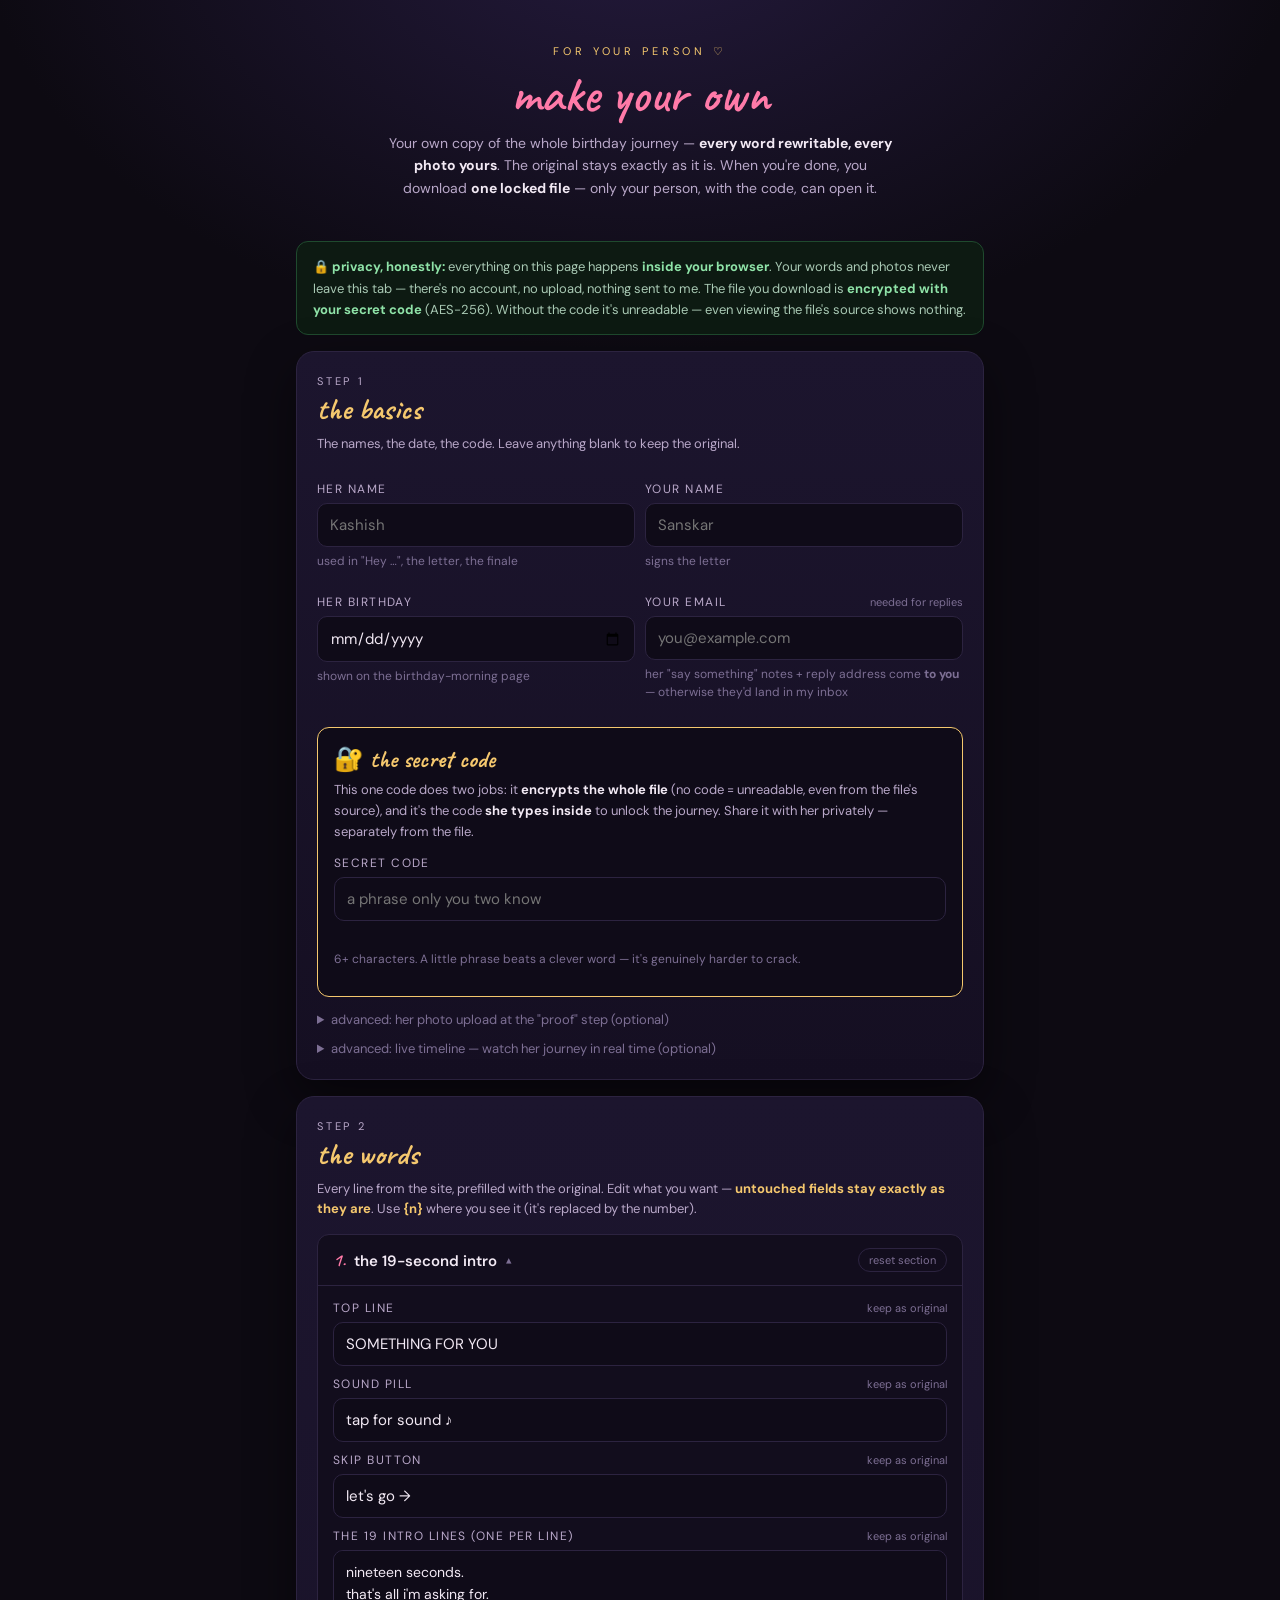
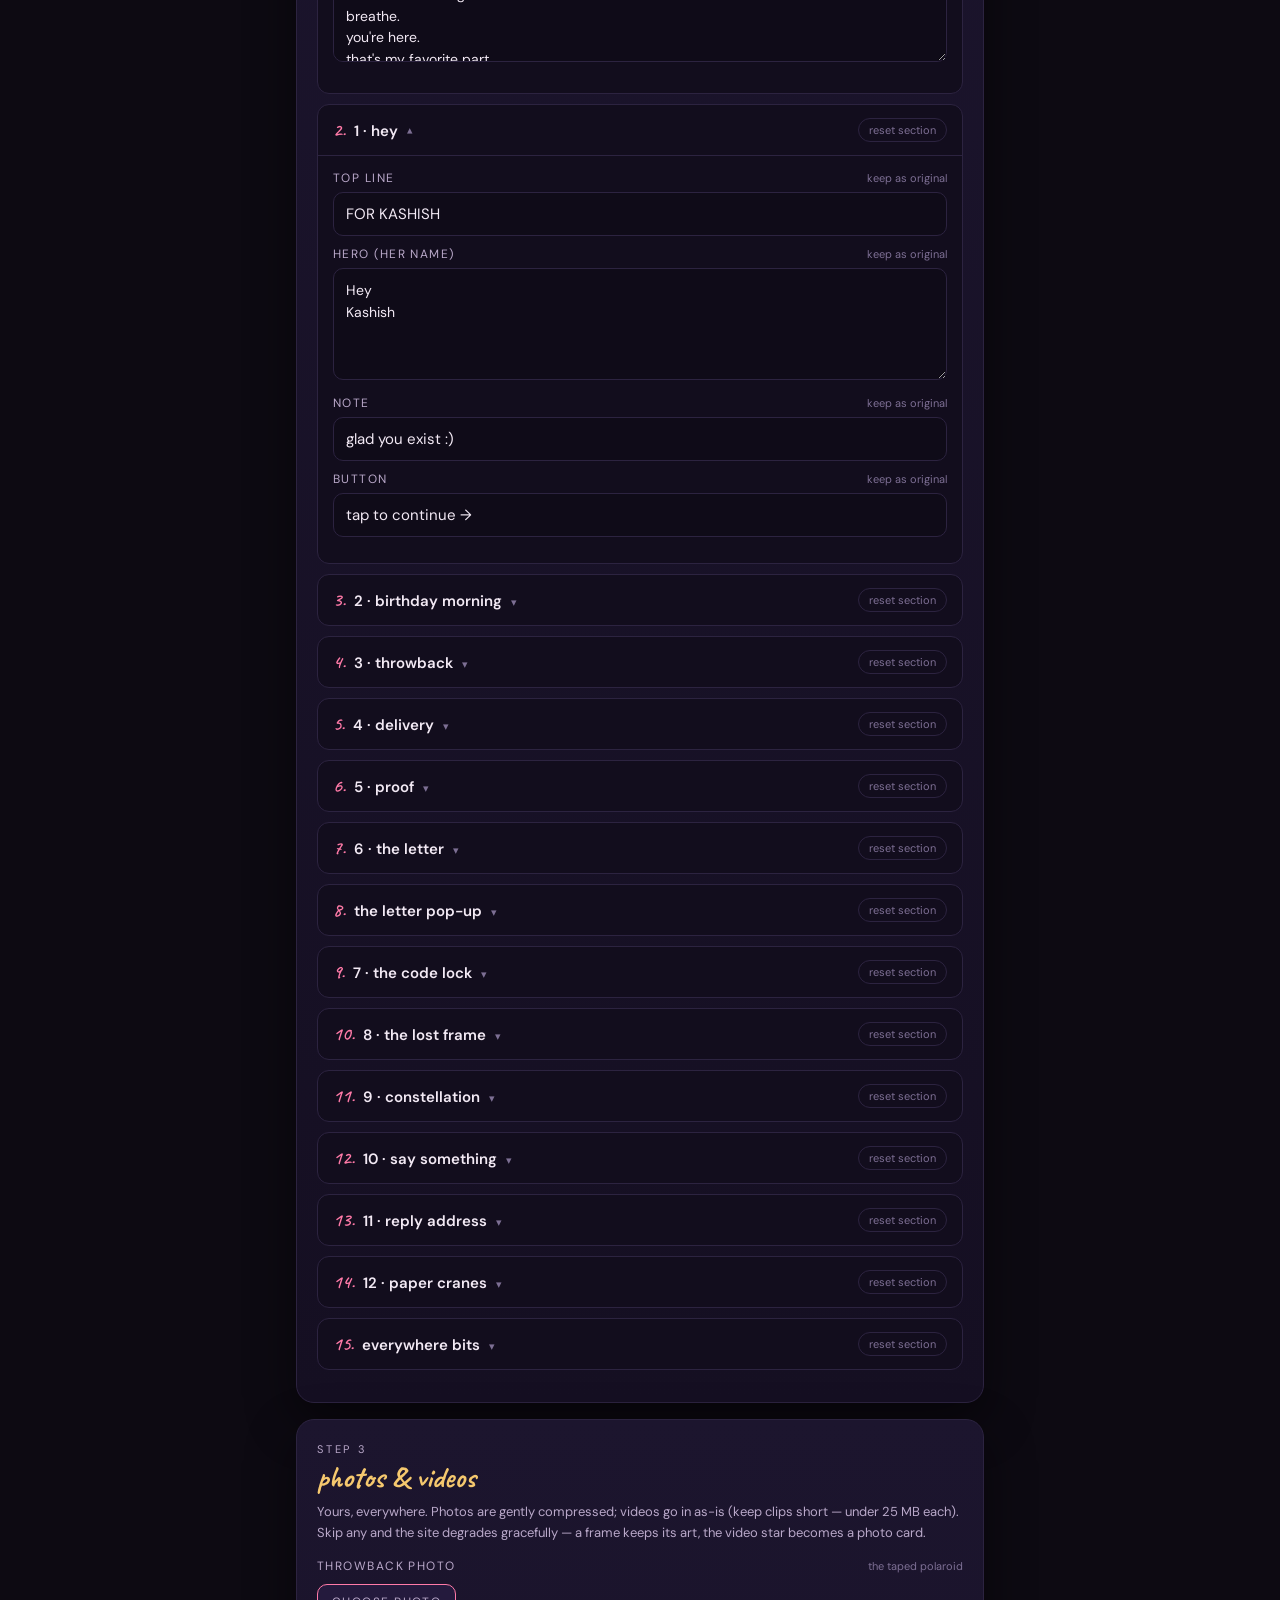
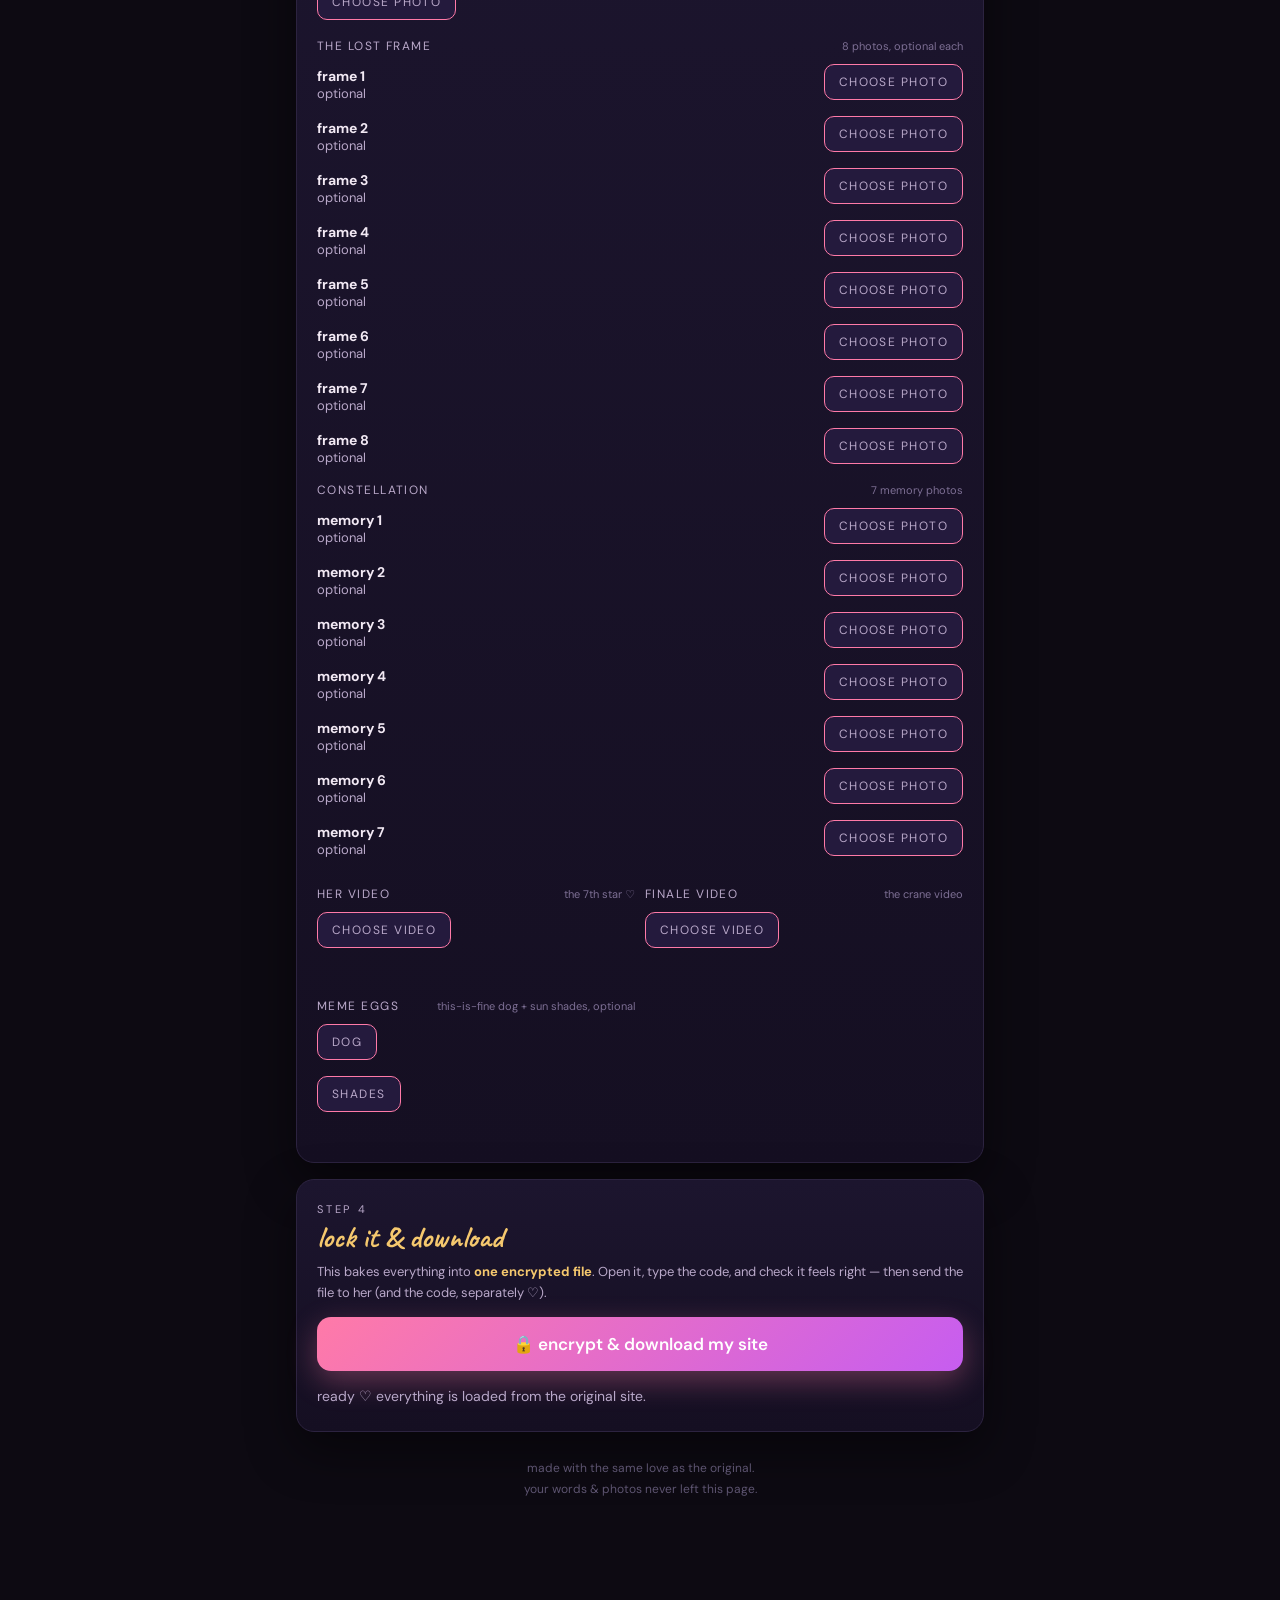
==== commit 75e10c8b: "StoryDB live timeline: her journey streams to private Supabase (moonwatch); secret login dashboard w" ====
--- a/make-your-own.html
+++ b/make-your-own.html
@@ -103,6 +103,13 @@
         <div class="fld"><label>unsigned upload preset</label><input type="text" id="ccPreset" placeholder="" autocomplete="off"></div>
       </div>
     </div></details>
+    <details class="adv"><summary>advanced: live timeline — watch her journey in real time (optional)</summary><div class="body">
+      <p class="hint">The original records her journey (pages, milestones, crane lines, messages) to a private Supabase database and shows it on a secret live dashboard. For your copy, paste your own Supabase <b>project URL</b> + <b>anon key</b> — or leave blank and the tracker stays silent. Run <b>supabase/schema.sql</b> in your project's SQL editor first.</p>
+      <div class="frow">
+        <div class="fld"><label>supabase project url</label><input type="text" id="sbUrl" placeholder="https://xyz.supabase.co" autocomplete="off"></div>
+        <div class="fld"><label>supabase anon key</label><input type="text" id="sbKey" placeholder="" autocomplete="off"></div>
+      </div>
+    </div></details>
   </section>
 
   <section class="card">
@@ -434,6 +441,8 @@
   const email=$('yourEmail').value.trim();if(email)cfg.sayEmail=email;
   const cc=$('ccCloud').value.trim(),cp=$('ccPreset').value.trim();
   if(cc&&cp)cfg.cloudinary={cloud:cc,preset:cp};
+  const su=$('sbUrl').value.trim(),sk=$('sbKey').value.trim();
+  if(su&&sk)cfg.storydb={url:su,key:sk};
   if(MEDIA.herVideo)cfg.herVideo=MEDIA.herVideo;
   cfg.memories=[];
   for(let k=0;k<7;k++){
@@ -505,6 +514,13 @@
     inl.textContent=SCRIPT_JS;
     scr.replaceWith(cfgEl,inl);
   }
+  /* StoryDB: every copy gets its own keys (or none). The source file's own
+     keys must never leak into a follower's copy — blank = tracker silent. */
+  const scfg=doc.querySelector('script#storydb-cfg');
+  if(scfg){
+    const sdb=(cfg.storydb&&cfg.storydb.url&&cfg.storydb.key)?{url:cfg.storydb.url,key:cfg.storydb.key}:{url:'',key:''};
+    scfg.textContent='window.STORYDB_CONFIG='+JSON.stringify(sdb)+';';
+  }
 }
 async function generate(){
   syncSmart();
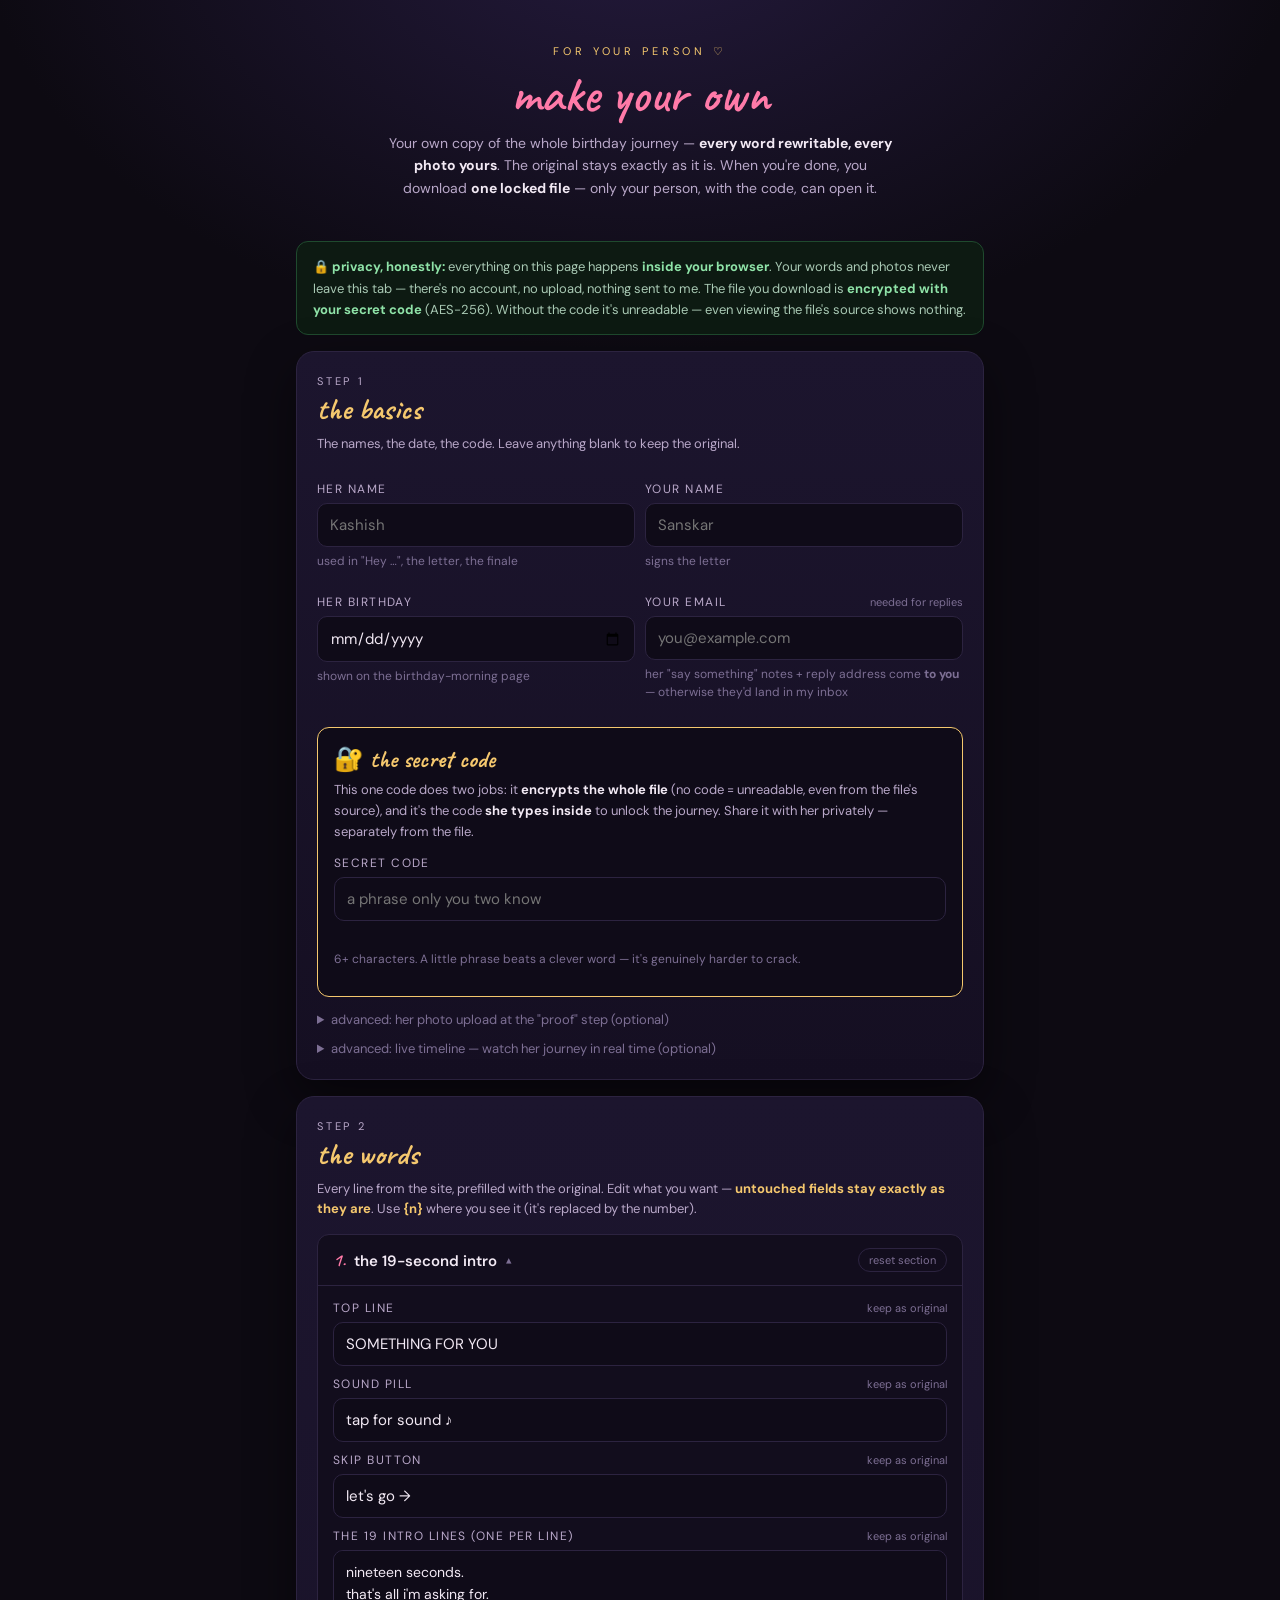
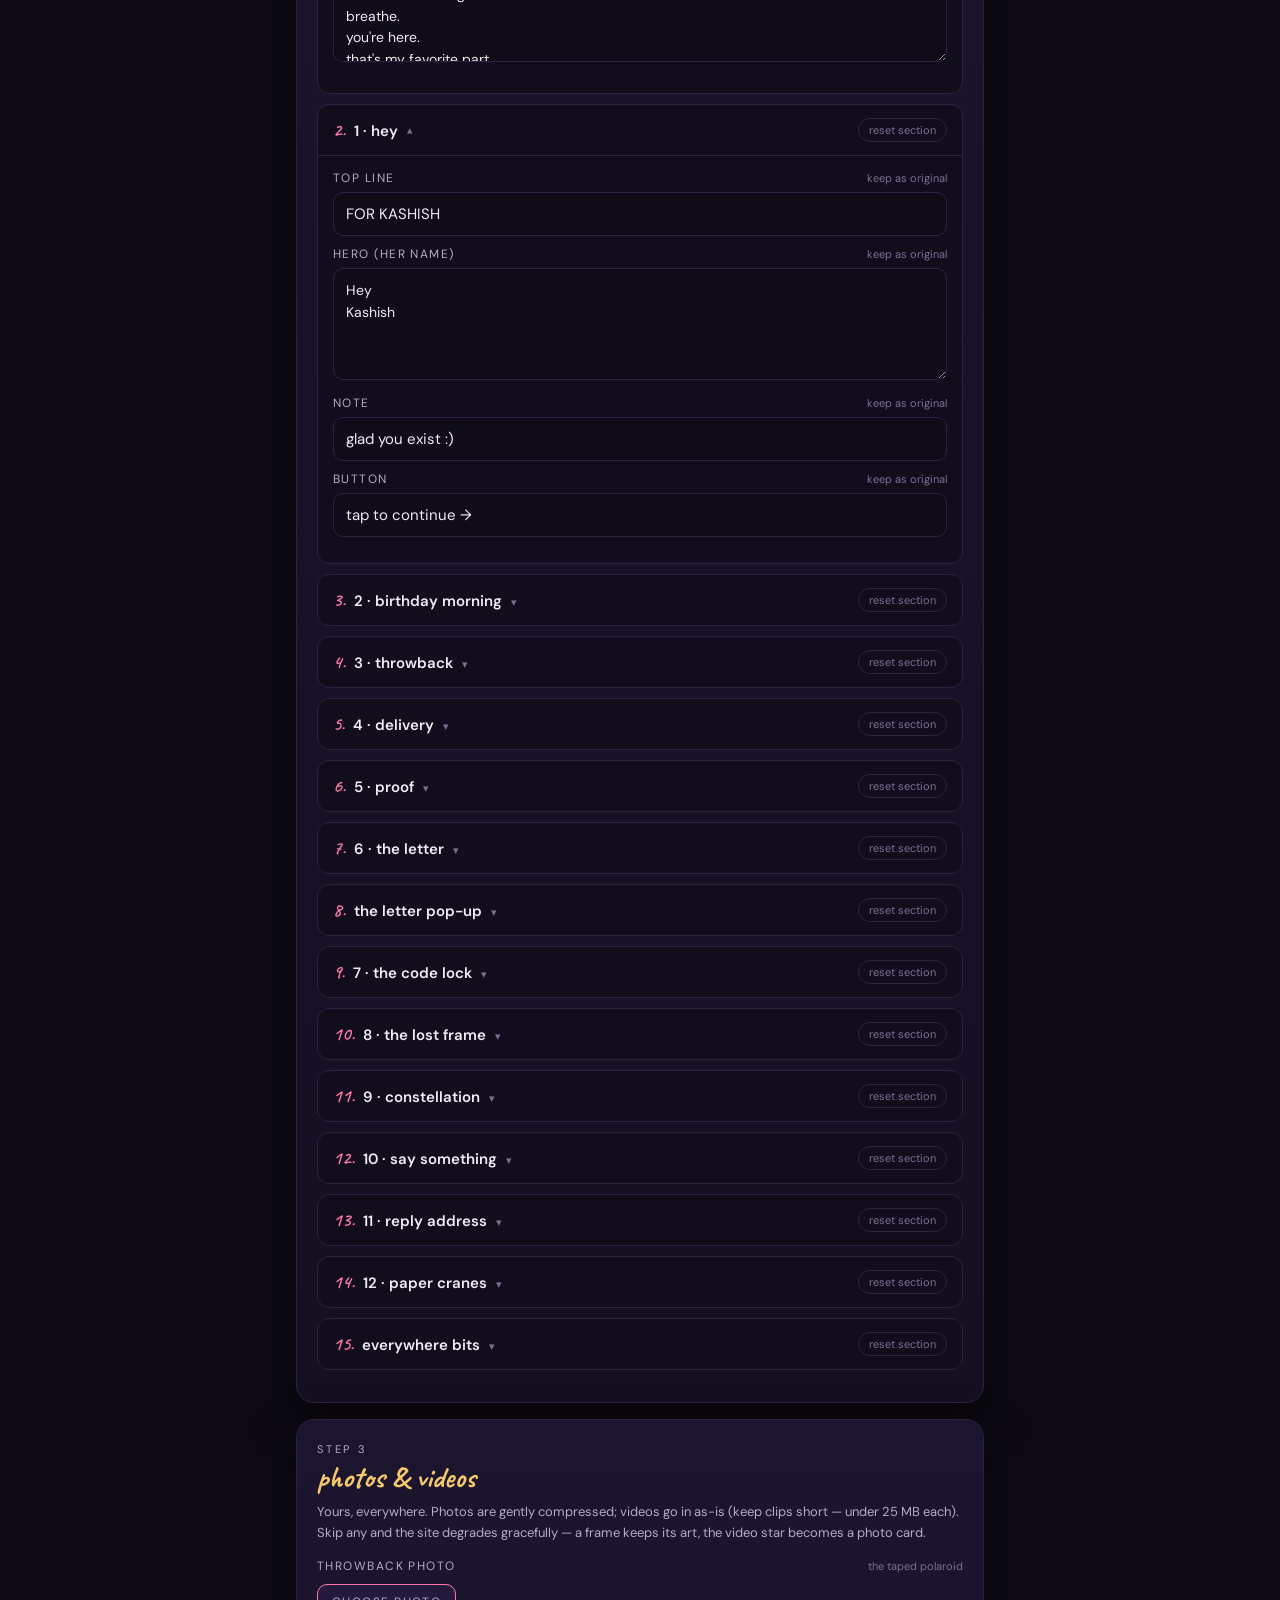
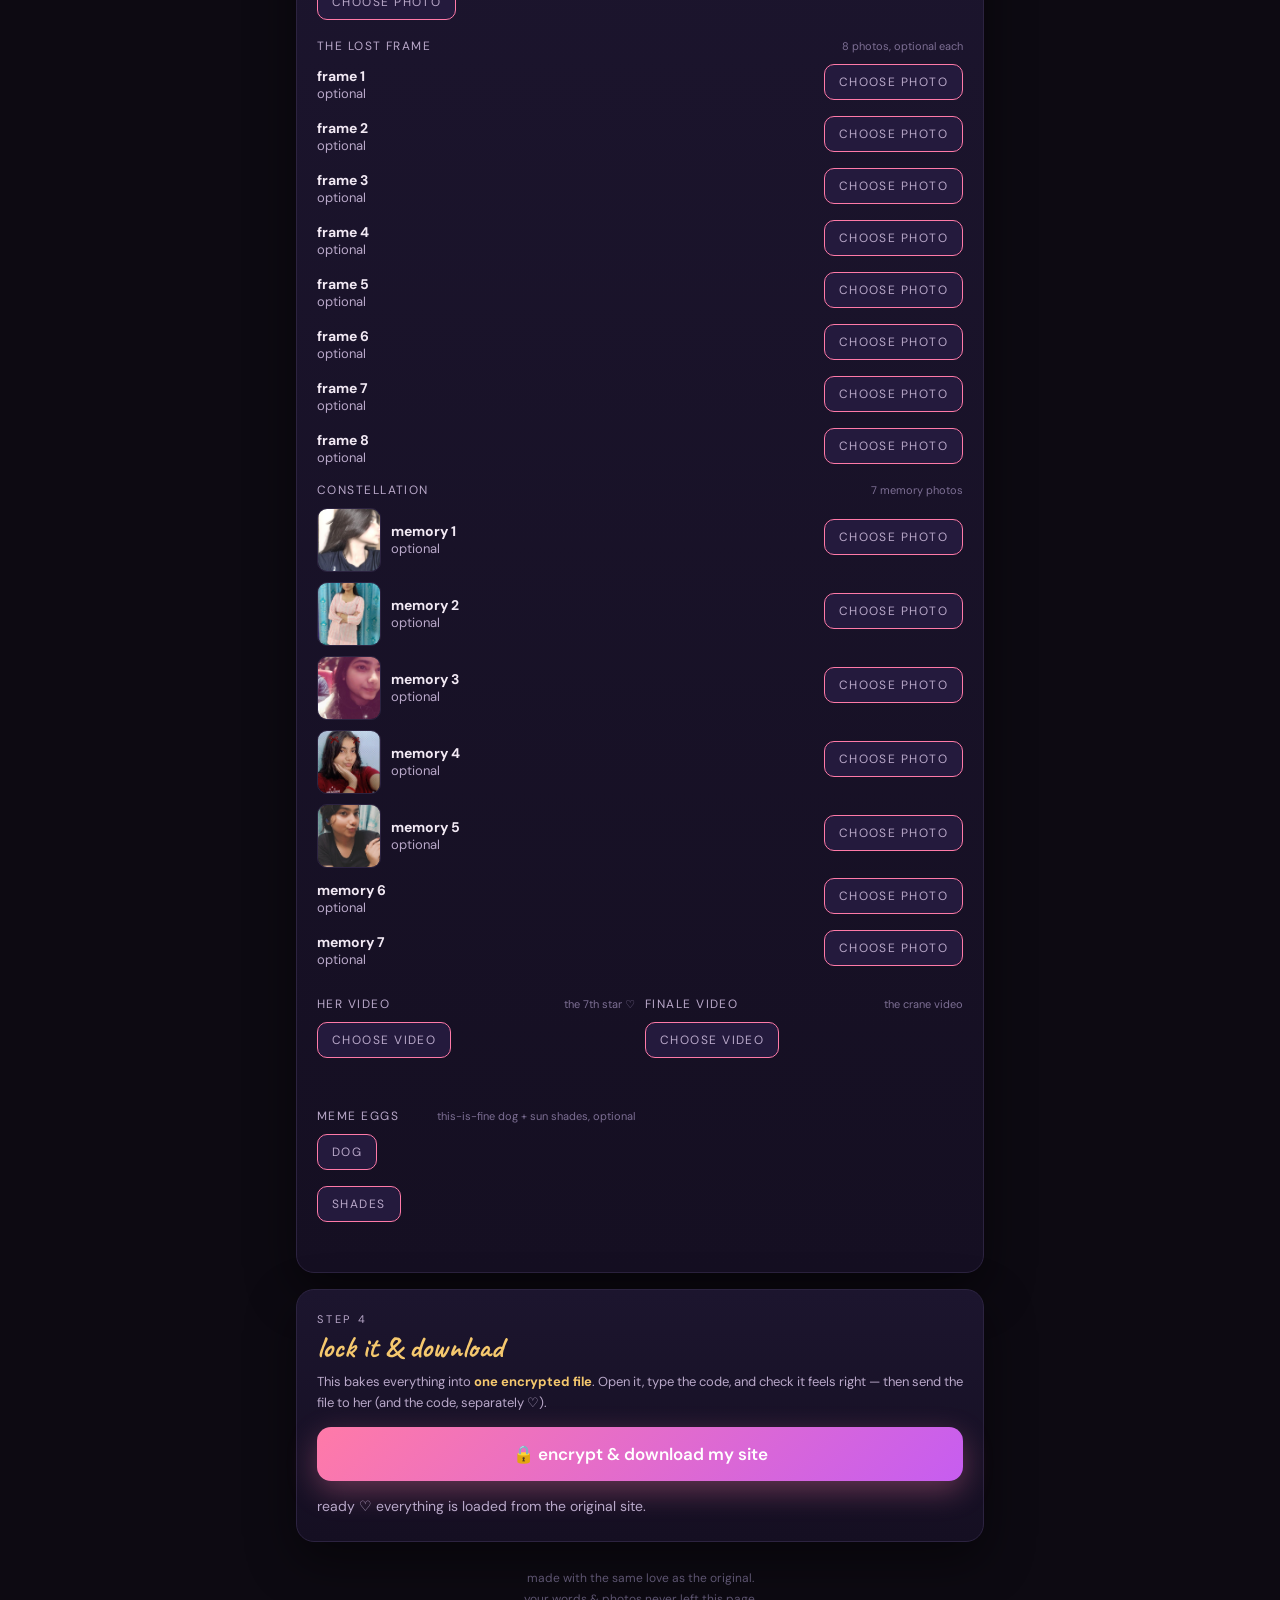
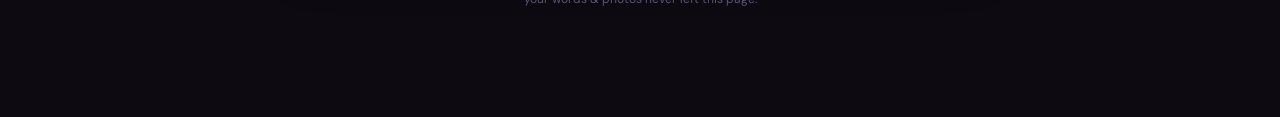
==== commit 5487bfe1: "constellation: wire 5 memory photos (mem-1..5.jpg), studio slots show defaults, follower copies stri" ====
--- a/make-your-own.html
+++ b/make-your-own.html
@@ -333,6 +333,11 @@
   bindPhoto('f-throwback','th-throwback',d=>MEDIA.throwback=d);
   const fh=$('framePhotos');for(let k=0;k<8;k++)photoRow(fh,k,'fr',null,MEDIA.frames);
   const mh=$('memPhotos');for(let k=0;k<7;k++)photoRow(mh,k,'mm',null,MEDIA.memPhotos);
+  /* the original's current memory photos show in their slots — upload to replace */
+  for(let k=0;k<7;k++){
+    const ph=MEM_DEF[k]&&MEM_DEF[k].photo;if(!ph||typeof ph!=='string')continue;
+    const t=$('th-mm'+k);if(t){t.src=/^(https?:|data:)/.test(ph)?ph:ABS+ph;t.style.display='block';}
+  }
   bindVideo('f-hervideo','vt-hervideo',d=>MEDIA.herVideo=d);
   bindVideo('f-finalevideo','vt-finalevideo',d=>MEDIA.finaleVideo=d);
   bindPhoto('f-memedog','th-memedog',d=>MEDIA.memeDog=d);
@@ -444,6 +449,8 @@
   const su=$('sbUrl').value.trim(),sk=$('sbKey').value.trim();
   if(su&&sk)cfg.storydb={url:su,key:sk};
   if(MEDIA.herVideo)cfg.herVideo=MEDIA.herVideo;
+  /* the original's personal memory photos never ship in a follower's file */
+  cfg.stripMemoryPhotos=true;
   cfg.memories=[];
   for(let k=0;k<7;k++){
     const tF=FIELDS.find(f=>f.spec.mem===k&&f.spec.part==='title');
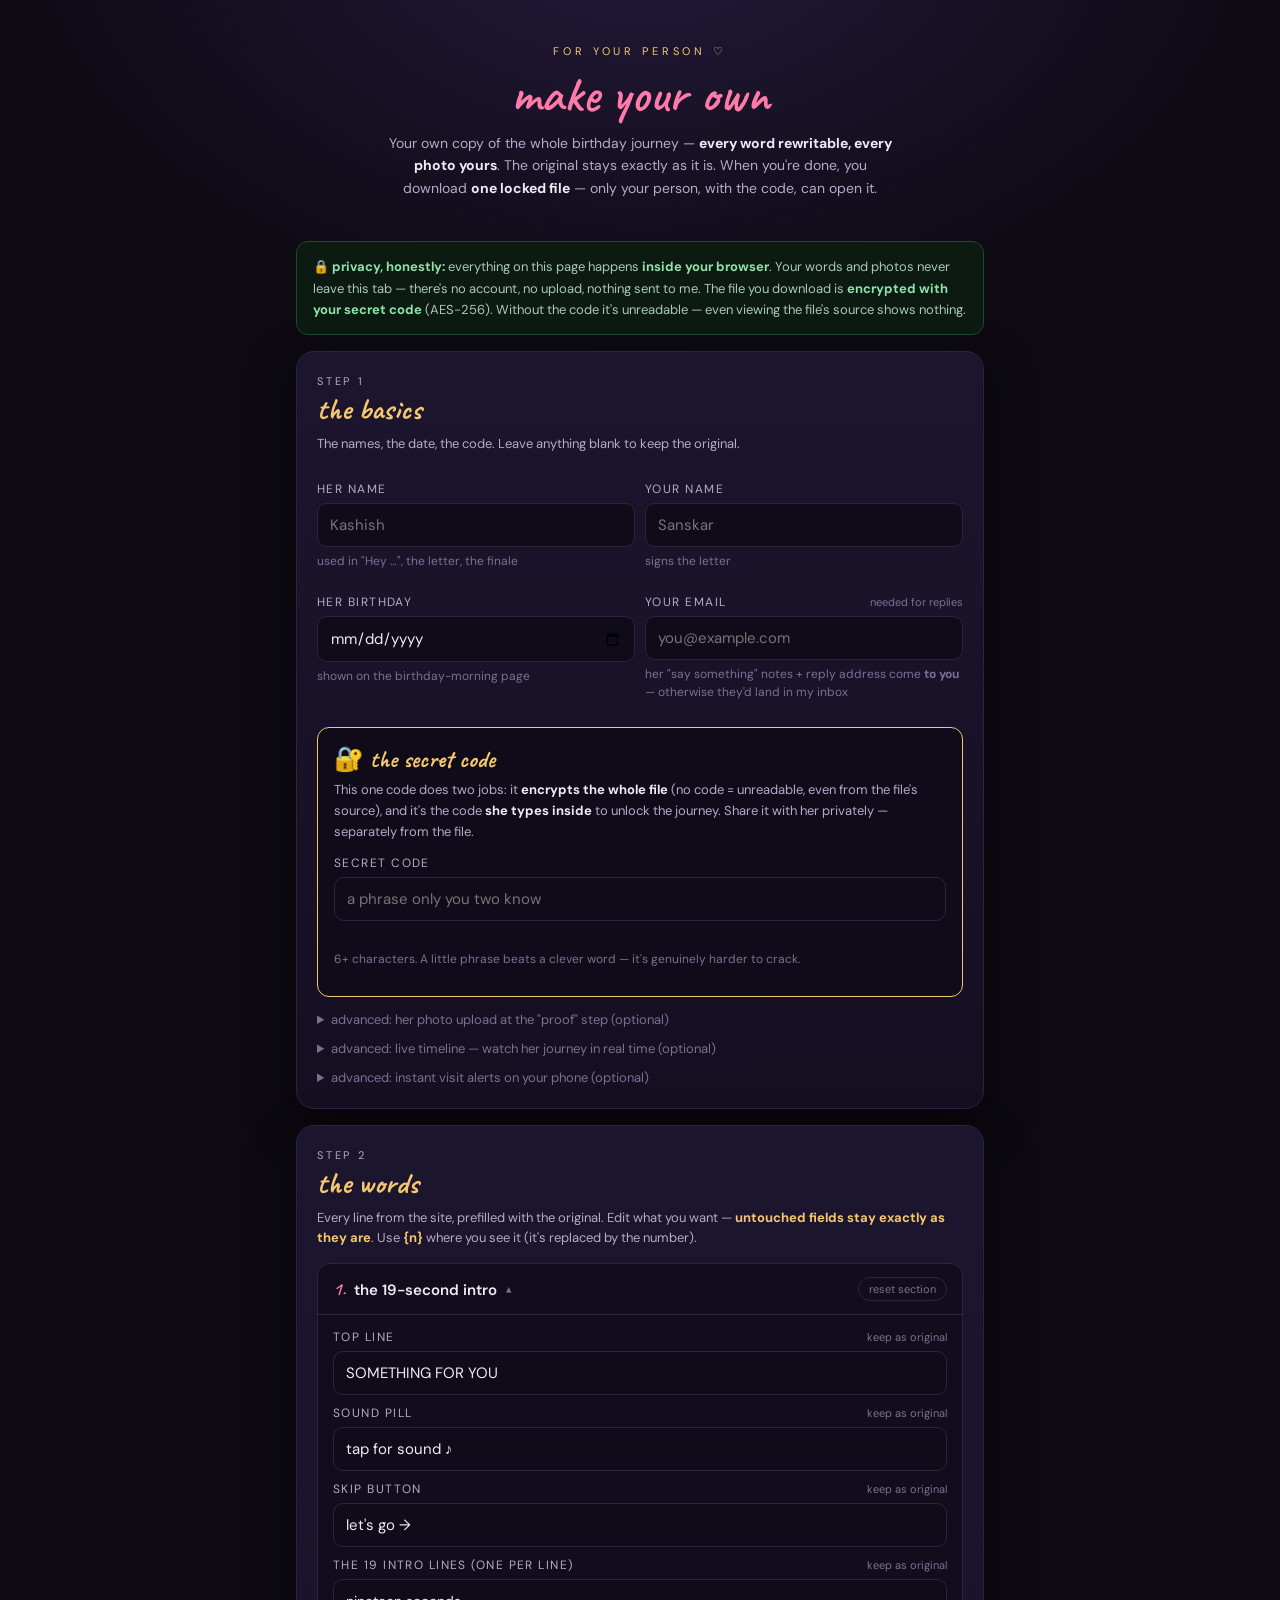
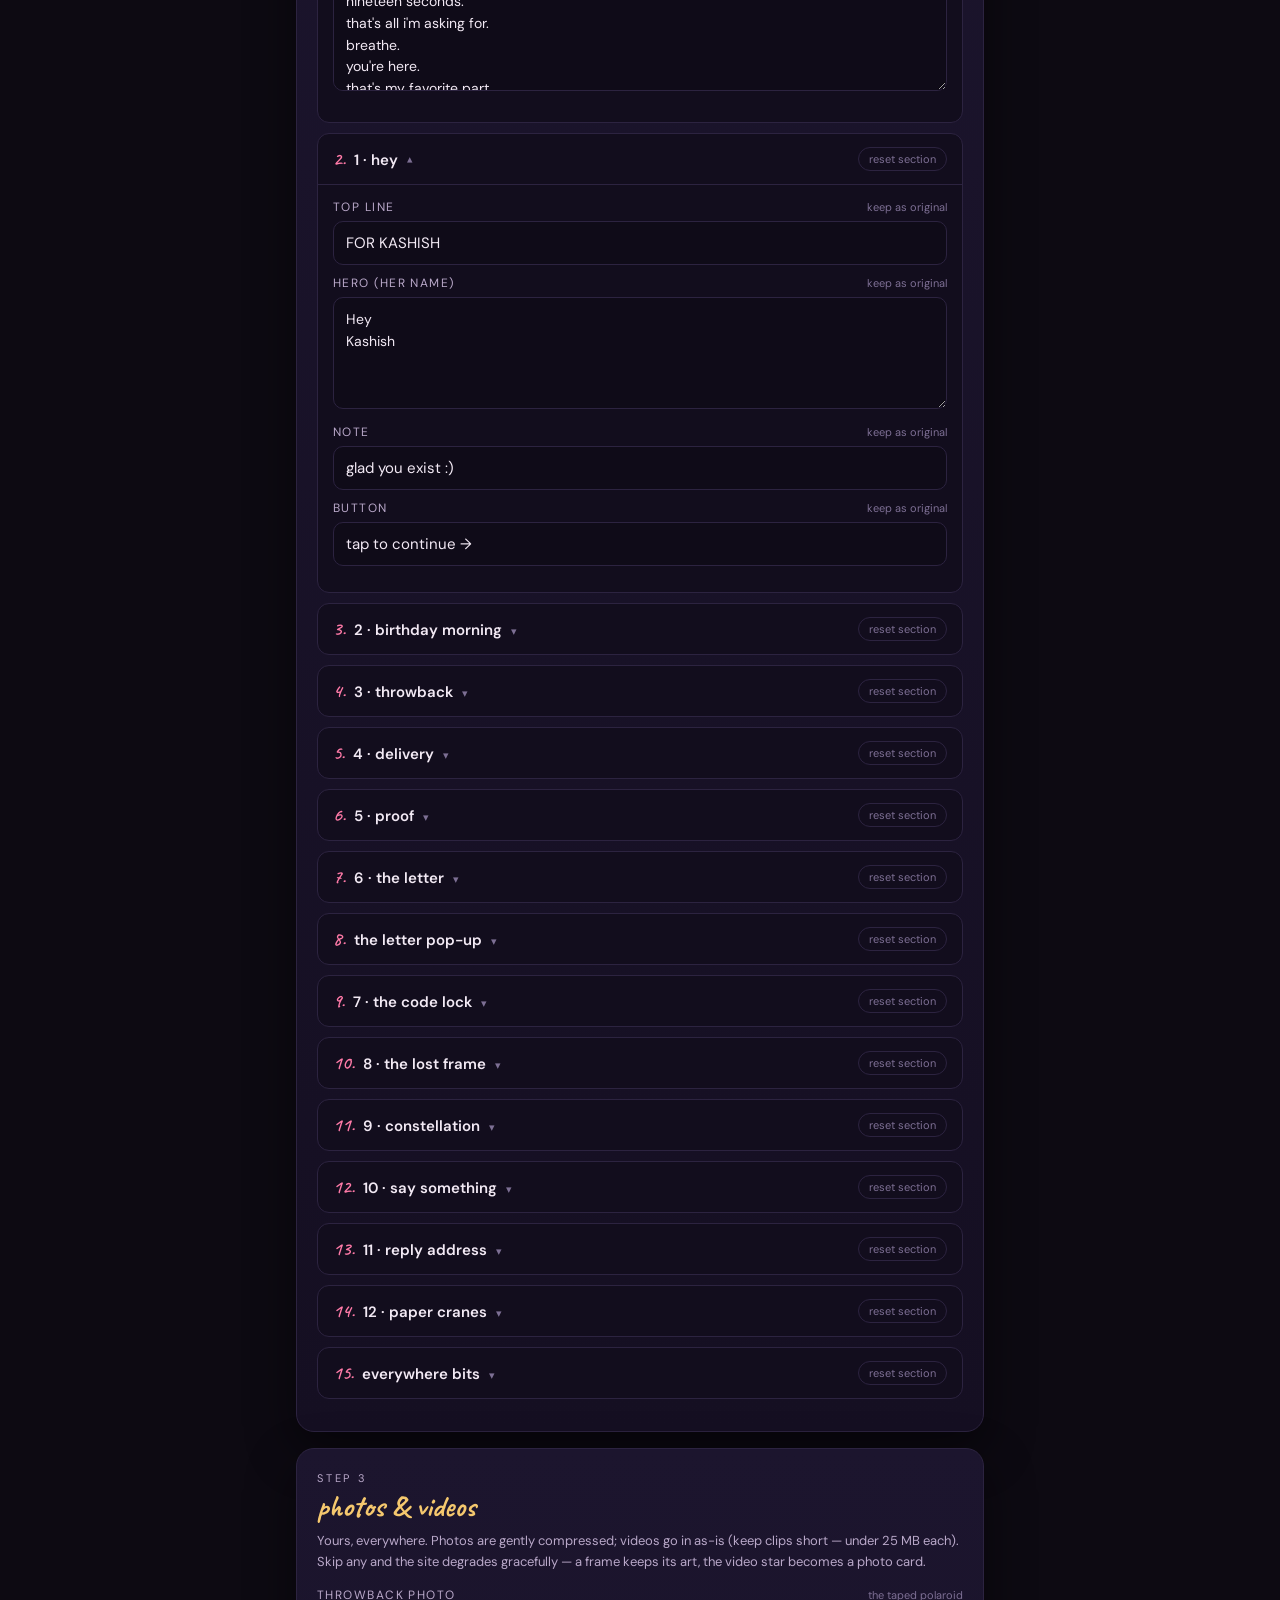
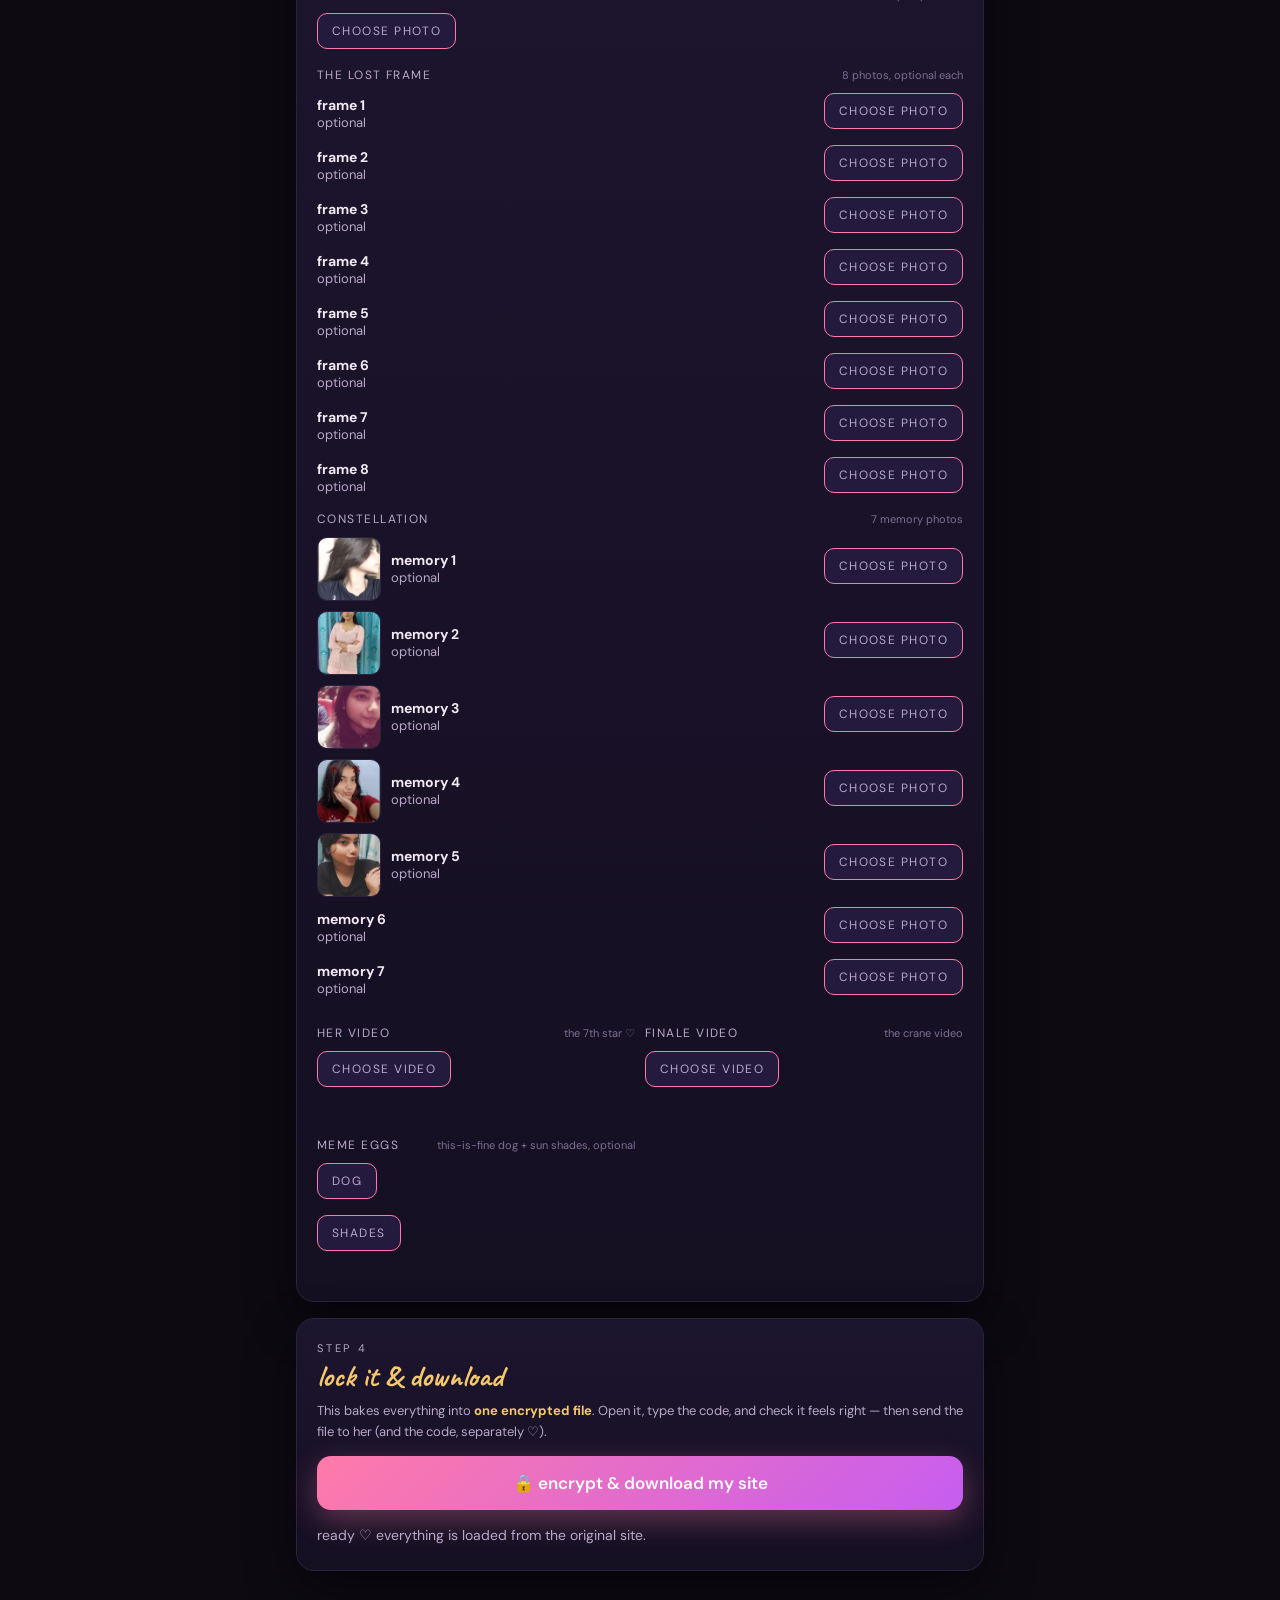
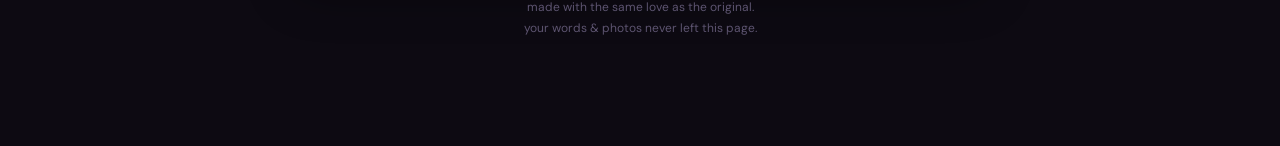
==== commit 8331dc95: "visit alerts: ntfy ping per session (main site + preview), ?owner excluded, studio blanks topic for " ====
--- a/make-your-own.html
+++ b/make-your-own.html
@@ -110,6 +110,12 @@
         <div class="fld"><label>supabase anon key</label><input type="text" id="sbKey" placeholder="" autocomplete="off"></div>
       </div>
     </div></details>
+    <details class="adv"><summary>advanced: instant visit alerts on your phone (optional)</summary><div class="body">
+      <p class="hint">The original buzzes my phone (via the free <b>ntfy</b> app) the moment someone opens the site — anonymous, just "someone opened…". For your copy, create your own private topic in the ntfy app and paste it here — or leave blank and the alerts stay silent.</p>
+      <div class="frow">
+        <div class="fld"><label>ntfy topic</label><input type="text" id="ntfyTopic" placeholder="" autocomplete="off"></div>
+      </div>
+    </div></details>
   </section>
 
   <section class="card">
@@ -448,6 +454,7 @@
   if(cc&&cp)cfg.cloudinary={cloud:cc,preset:cp};
   const su=$('sbUrl').value.trim(),sk=$('sbKey').value.trim();
   if(su&&sk)cfg.storydb={url:su,key:sk};
+  const nt=$('ntfyTopic').value.trim();if(nt)cfg.ntfyTopic=nt;
   if(MEDIA.herVideo)cfg.herVideo=MEDIA.herVideo;
   /* the original's personal memory photos never ship in a follower's file */
   cfg.stripMemoryPhotos=true;
@@ -528,6 +535,10 @@
     const sdb=(cfg.storydb&&cfg.storydb.url&&cfg.storydb.key)?{url:cfg.storydb.url,key:cfg.storydb.key}:{url:'',key:''};
     scfg.textContent='window.STORYDB_CONFIG='+JSON.stringify(sdb)+';';
   }
+  /* ntfy: the original's private alert topic never leaks into a follower's
+     copy — blank = silent, unless they set their own topic above. */
+  const ncfg=doc.querySelector('script#ntfy-cfg');
+  if(ncfg){ncfg.textContent='window.NTFY_TOPIC='+JSON.stringify(cfg.ntfyTopic||'')+';';}
 }
 async function generate(){
   syncSmart();
